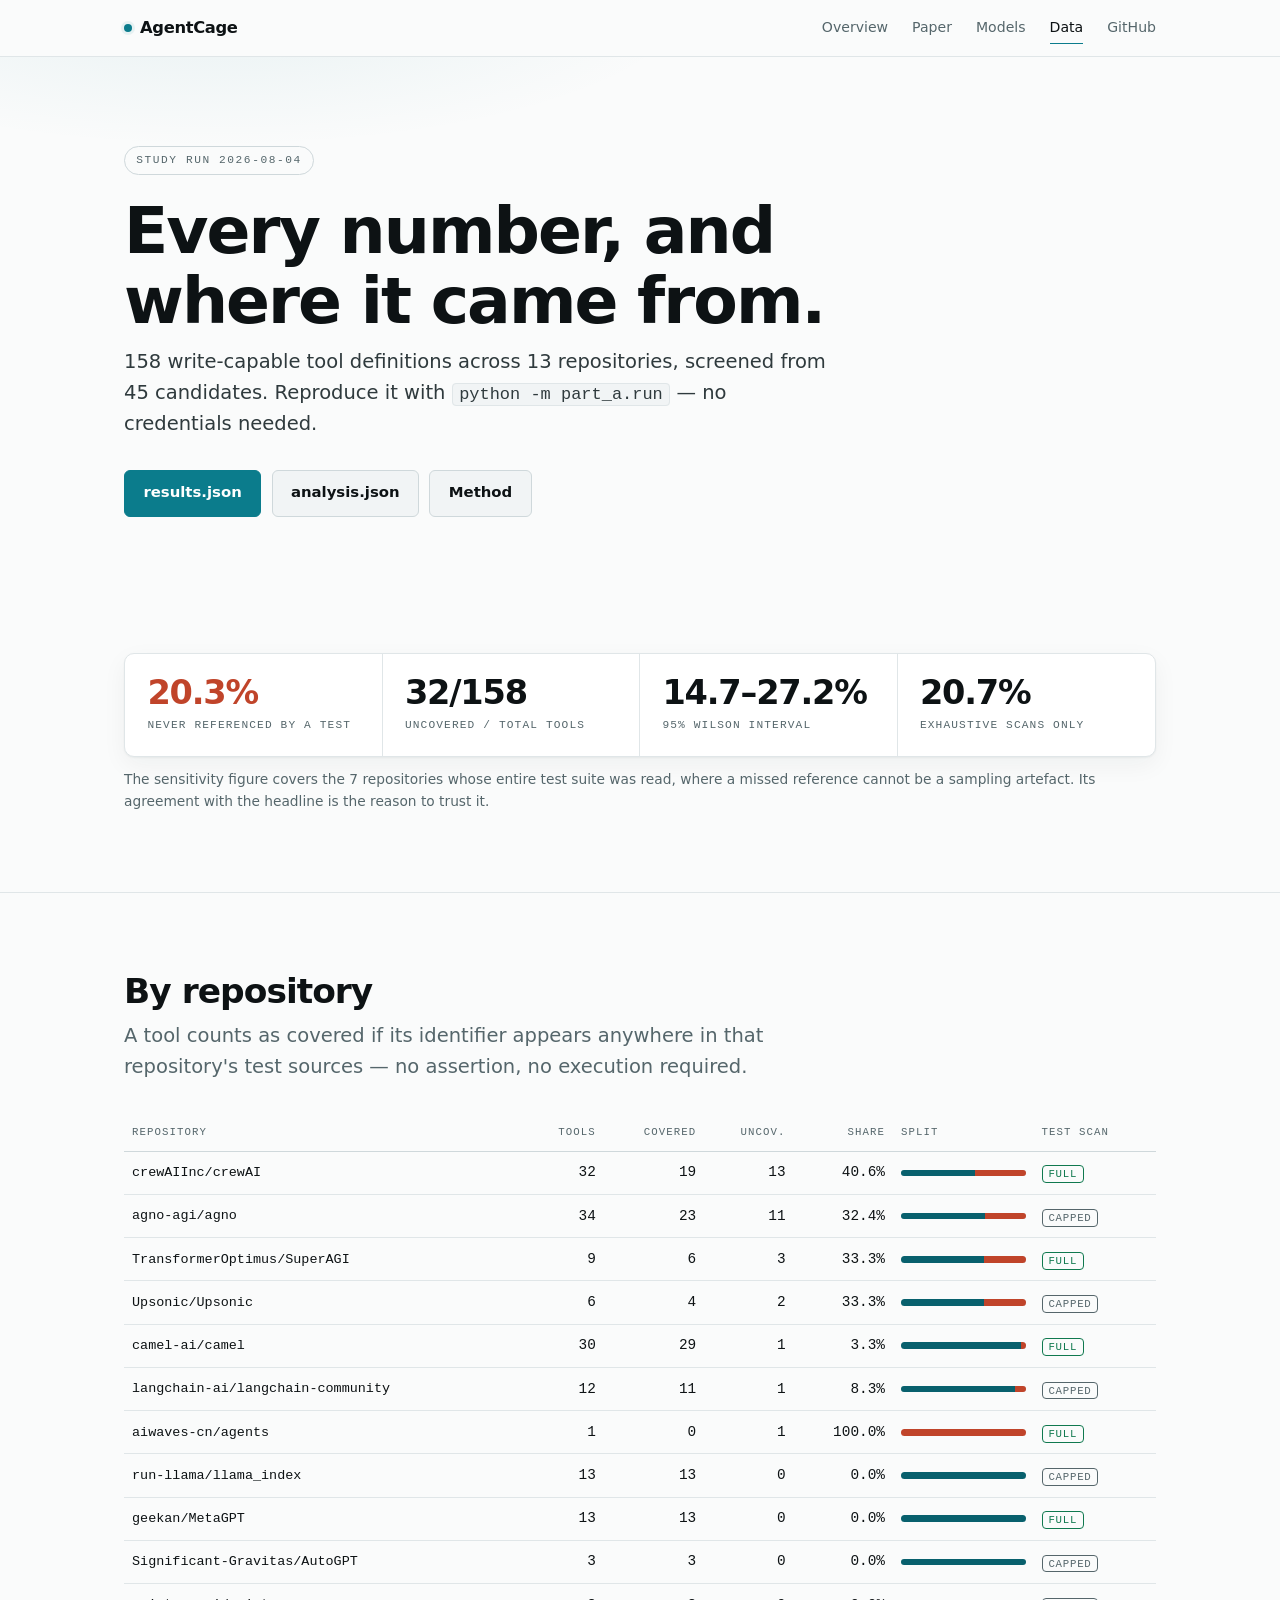
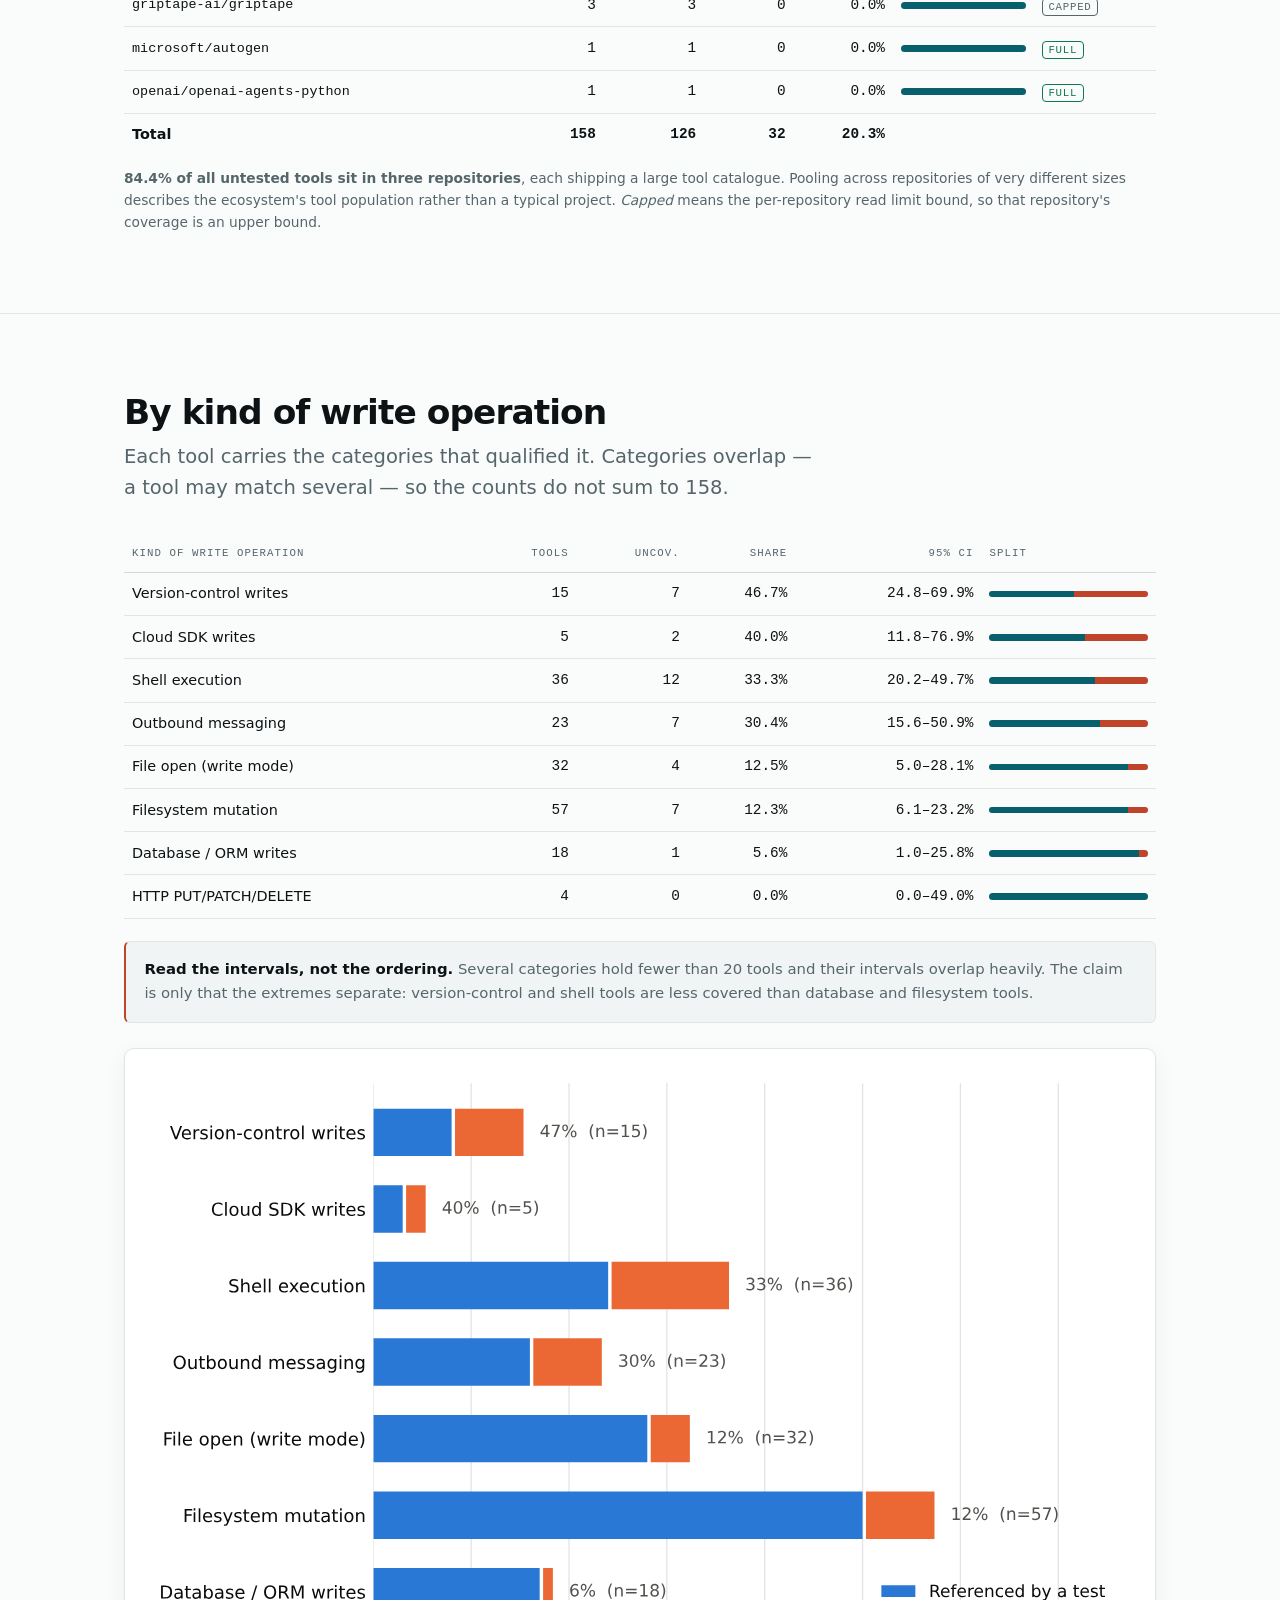
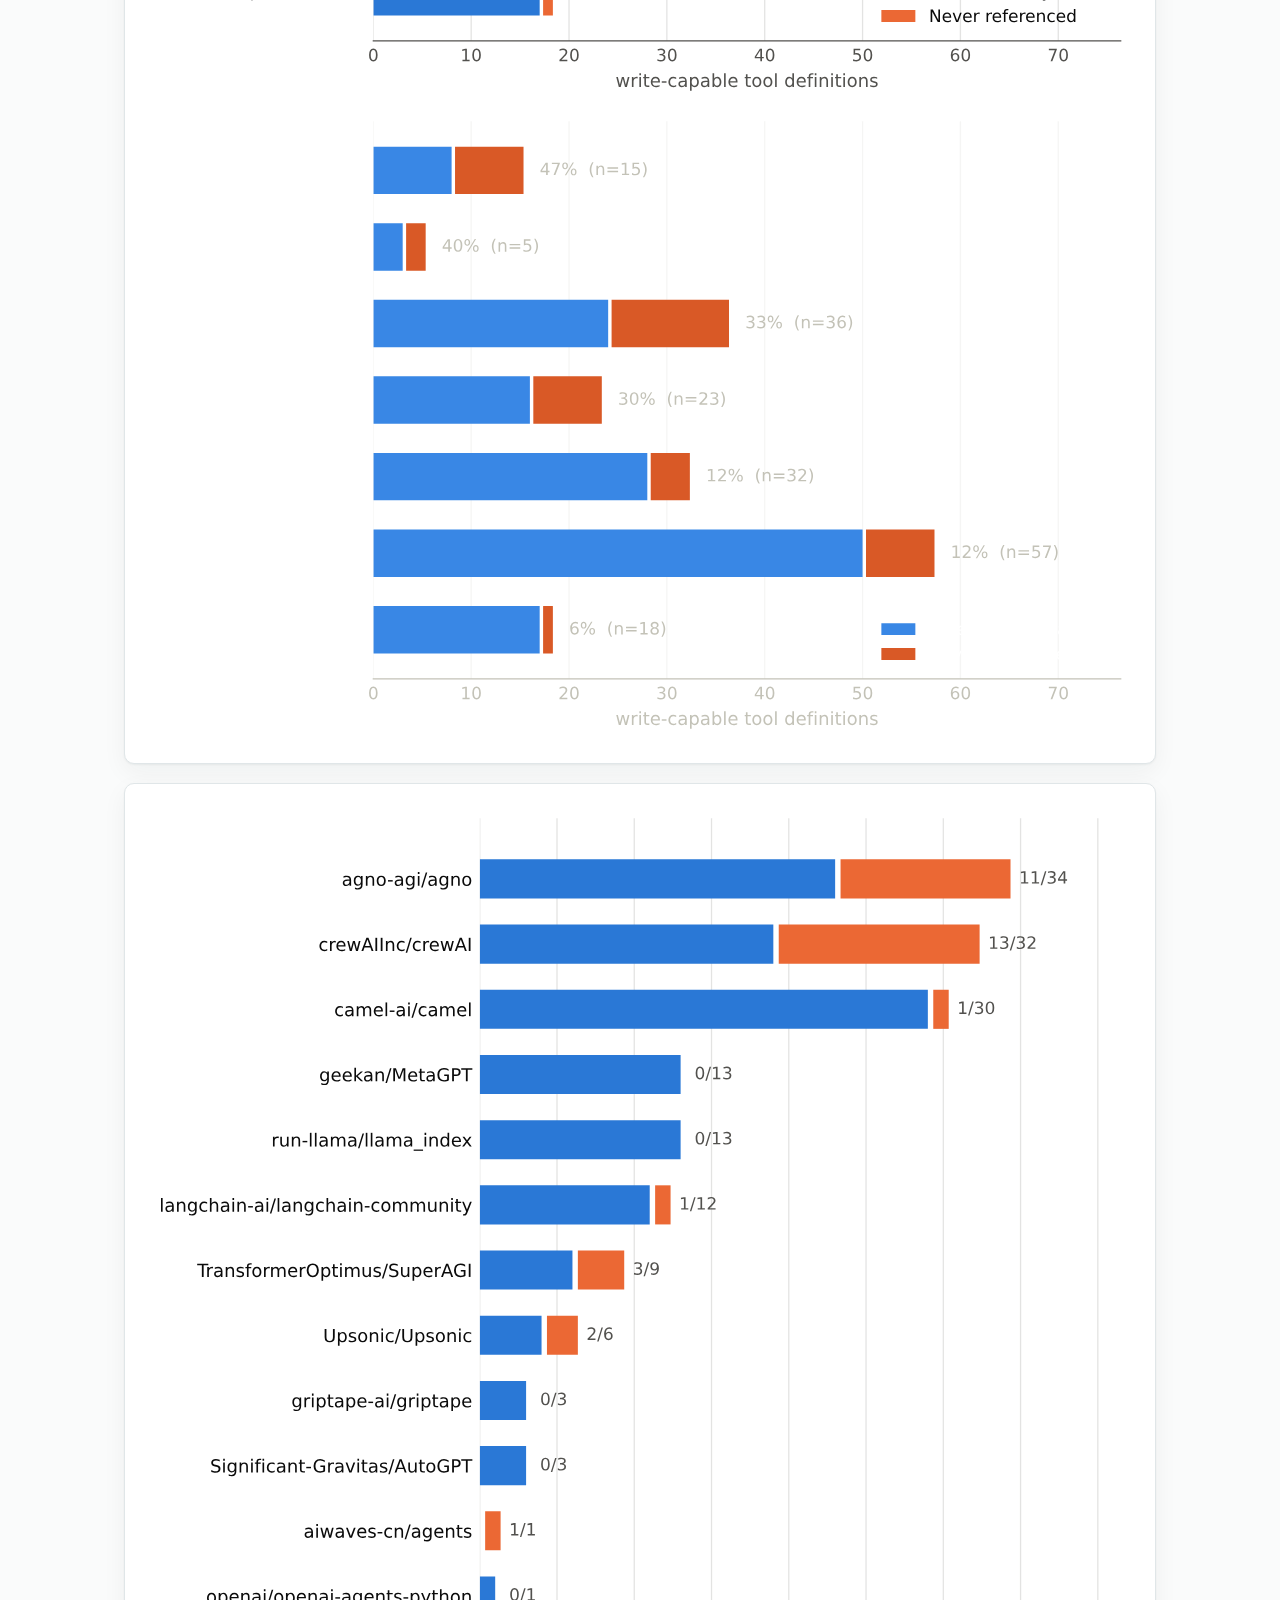
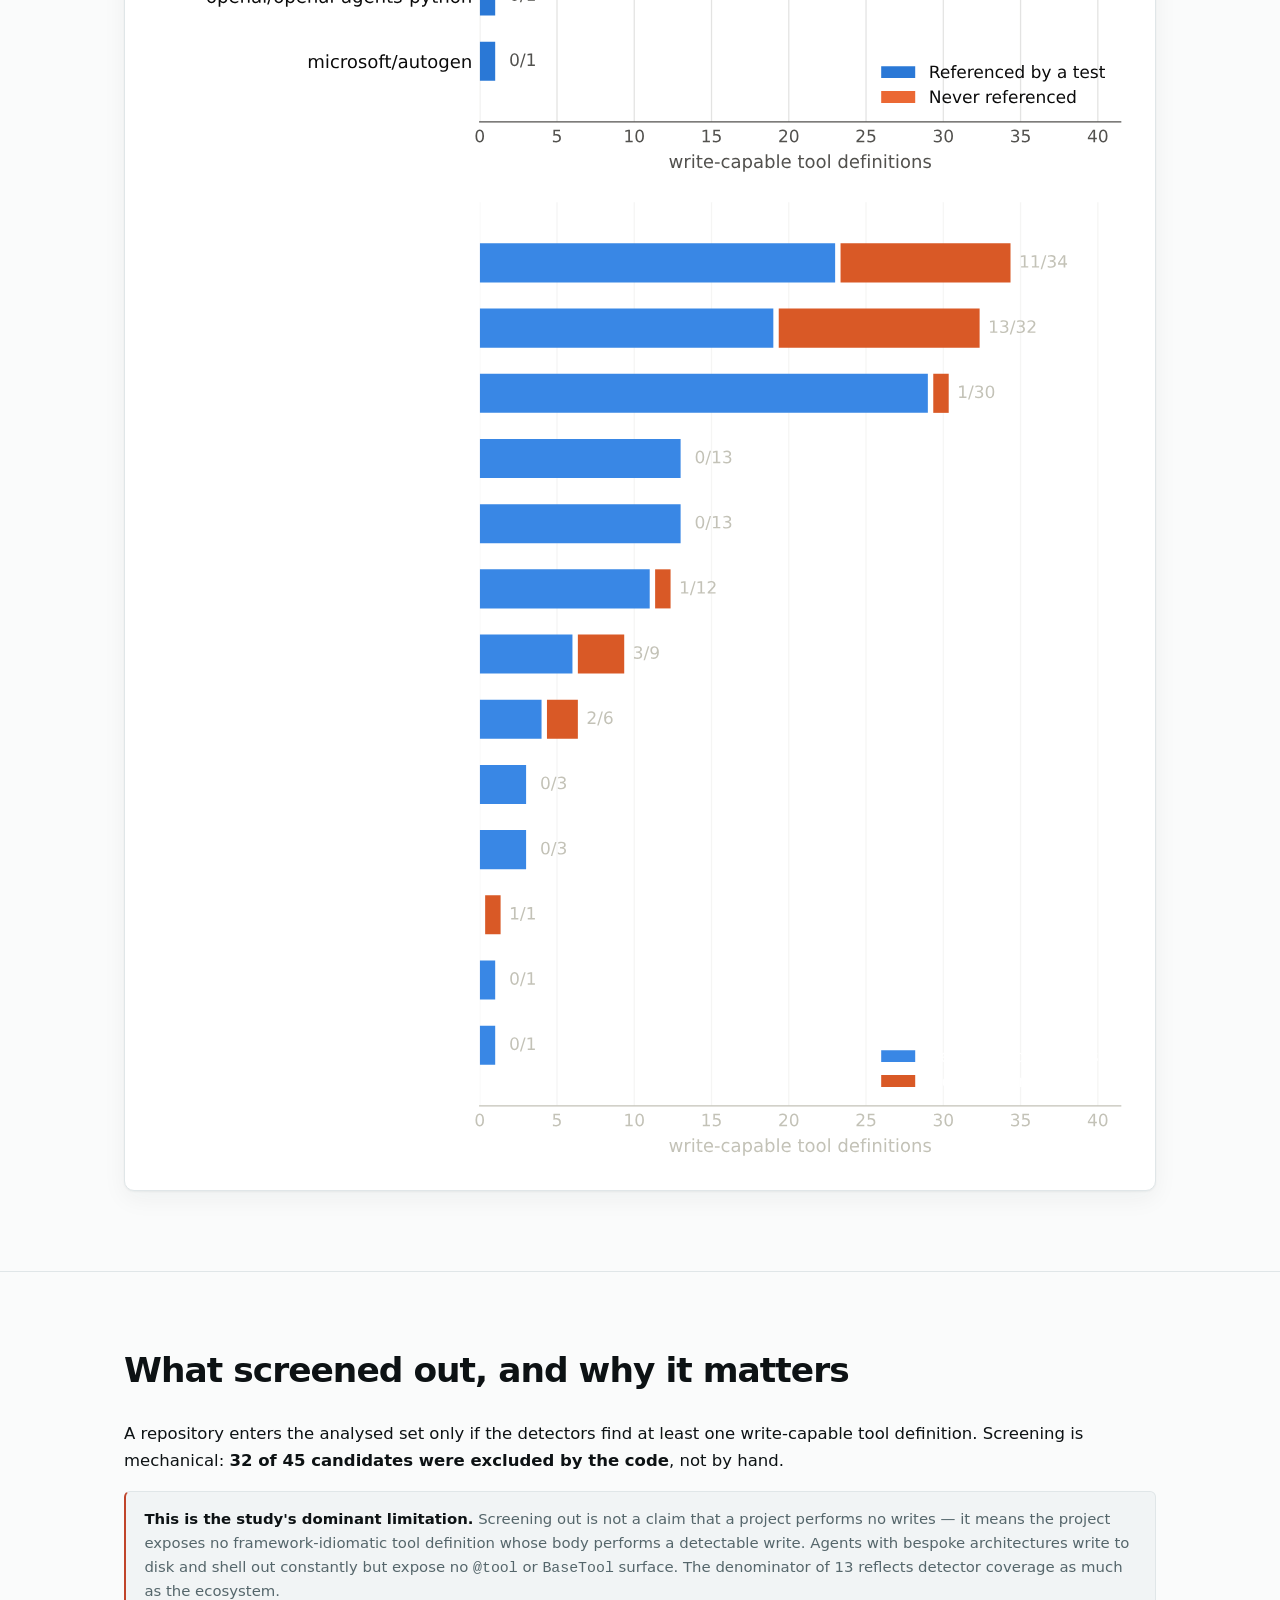
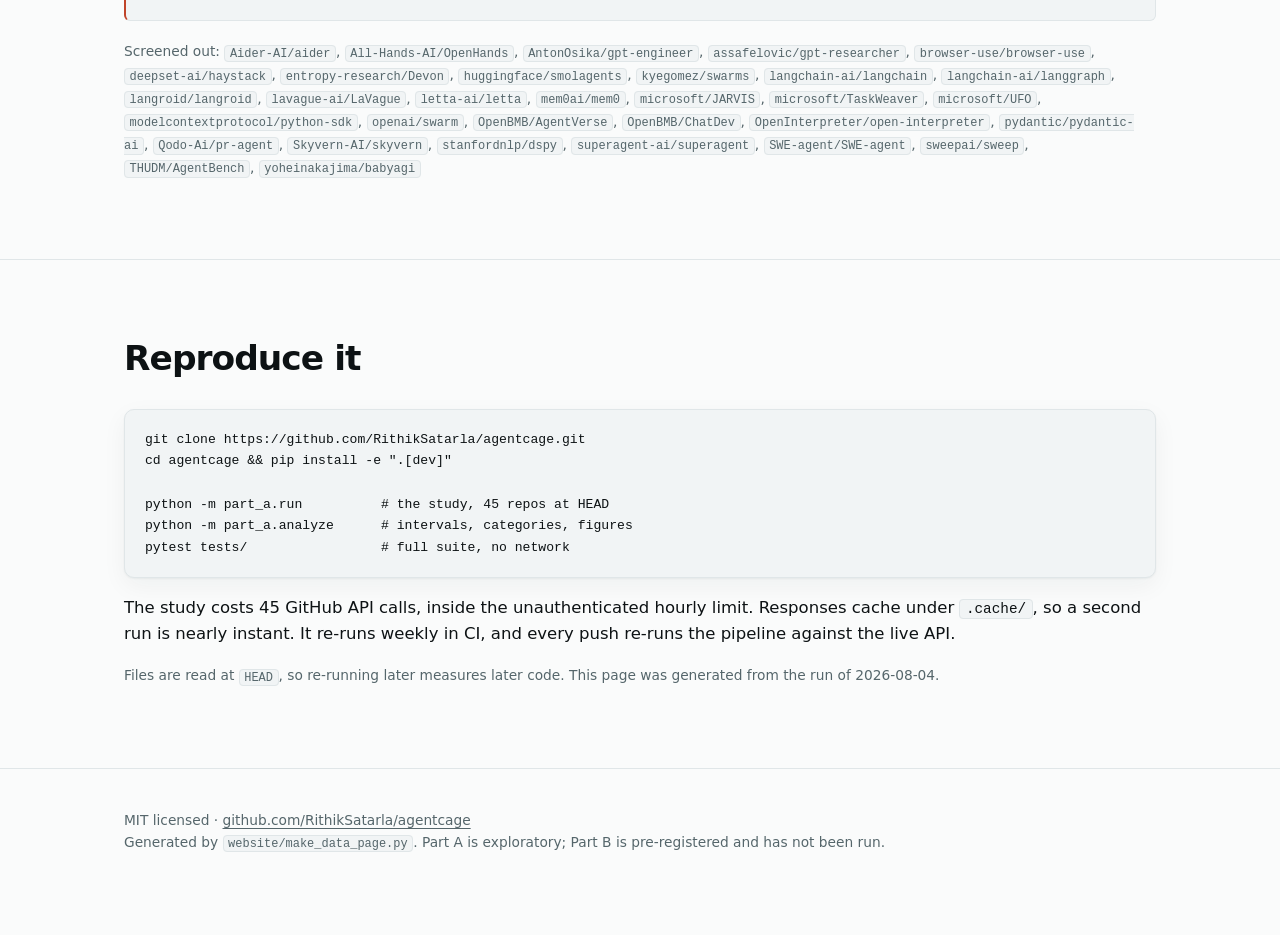
==== website/data.html @ c685b48c "Rebuild the site as a four-page product site One long editorial scroll became a landing page plus Pa" ====
<!doctype html>
<html lang="en">
<head>
<meta charset="utf-8">
<meta name="viewport" content="width=device-width, initial-scale=1">
<title>Data — AgentCage</title>
<meta name="description" content="Every repository, category and tool behind the 20.3% figure, with confidence intervals and the raw JSON.">
<link rel="stylesheet" href="styles.css">
</head>
<body>

<!-- GENERATED by website/make_data_page.py from part_a/results.json and analysis.json.
     Do not edit by hand: re-run the study, then re-run the generator. -->

<nav class="nav">
  <div class="nav-inner">
    <a class="brand" href="/"><span class="dot"></span>AgentCage</a>
    <a class="link" href="/">Overview</a>
    <a class="link" href="/paper">Paper</a>
    <a class="link" href="/models">Models</a>
    <a class="link" href="/data" aria-current="page">Data</a>
    <a class="link" href="https://github.com/RithikSatarla/agentcage">GitHub</a>
  </div>
</nav>

<header class="hero">
  <div class="wrap">
    <p class="eyebrow">Study run 2026-08-04</p>
    <h1>Every number, and<br>where it came from.</h1>
    <p class="lede">158 write-capable tool definitions across
    13 repositories, screened from 45
    candidates. Reproduce it with <code>python -m part_a.run</code> — no credentials
    needed.</p>
    <div class="actions">
      <a class="btn solid" href="https://github.com/RithikSatarla/agentcage/blob/main/part_a/results.json">results.json</a>
      <a class="btn" href="https://github.com/RithikSatarla/agentcage/blob/main/part_a/analysis.json">analysis.json</a>
      <a class="btn" href="https://github.com/RithikSatarla/agentcage/blob/main/PROTOCOL.md">Method</a>
    </div>
  </div>
</header>

<section class="flush">
  <div class="wrap">
    <div class="stats">
      <div class="stat"><div class="v hot">20.3%</div>
        <span class="k">never referenced by a test</span></div>
      <div class="stat"><div class="v">32/158</div>
        <span class="k">uncovered / total tools</span></div>
      <div class="stat"><div class="v">14.7–27.2%</div>
        <span class="k">95% Wilson interval</span></div>
      <div class="stat"><div class="v">20.7%</div>
        <span class="k">exhaustive scans only</span></div>
    </div>
    <p class="caption">The sensitivity figure covers the 7
    repositories whose entire test suite was read, where a missed reference cannot be a
    sampling artefact. Its agreement with the headline is the reason to trust it.</p>
  </div>
</section>

<section>
  <div class="wrap">
    <div class="section-head">
      <h2>By repository</h2>
      <p class="lede sub">A tool counts as covered if its identifier appears anywhere in
      that repository's test sources — no assertion, no execution required.</p>
    </div>
    <div class="scroll">
      <table class="data">
        <thead>
          <tr><th>Repository</th><th class="n">Tools</th><th class="n">Covered</th>
              <th class="n">Uncov.</th><th class="n">Share</th><th>Split</th><th>Test scan</th></tr>
        </thead>
        <tbody>
    <tr><td class="name">crewAIInc/crewAI</td><td class="n">32</td><td class="n">19</td><td class="n">13</td><td class="n">40.6%</td><td><span class="meter" role="img" aria-label="19 covered, 13 uncovered"><span class="cov" style="width:59.4%"></span><span class="unc" style="width:40.6%"></span></span></td><td><span class="pill live">full</span></td></tr>
    <tr><td class="name">agno-agi/agno</td><td class="n">34</td><td class="n">23</td><td class="n">11</td><td class="n">32.4%</td><td><span class="meter" role="img" aria-label="23 covered, 11 uncovered"><span class="cov" style="width:67.6%"></span><span class="unc" style="width:32.4%"></span></span></td><td><span class="pill pending">capped</span></td></tr>
    <tr><td class="name">TransformerOptimus/SuperAGI</td><td class="n">9</td><td class="n">6</td><td class="n">3</td><td class="n">33.3%</td><td><span class="meter" role="img" aria-label="6 covered, 3 uncovered"><span class="cov" style="width:66.7%"></span><span class="unc" style="width:33.3%"></span></span></td><td><span class="pill live">full</span></td></tr>
    <tr><td class="name">Upsonic/Upsonic</td><td class="n">6</td><td class="n">4</td><td class="n">2</td><td class="n">33.3%</td><td><span class="meter" role="img" aria-label="4 covered, 2 uncovered"><span class="cov" style="width:66.7%"></span><span class="unc" style="width:33.3%"></span></span></td><td><span class="pill pending">capped</span></td></tr>
    <tr><td class="name">camel-ai/camel</td><td class="n">30</td><td class="n">29</td><td class="n">1</td><td class="n">3.3%</td><td><span class="meter" role="img" aria-label="29 covered, 1 uncovered"><span class="cov" style="width:96.7%"></span><span class="unc" style="width:3.3%"></span></span></td><td><span class="pill live">full</span></td></tr>
    <tr><td class="name">langchain-ai/langchain-community</td><td class="n">12</td><td class="n">11</td><td class="n">1</td><td class="n">8.3%</td><td><span class="meter" role="img" aria-label="11 covered, 1 uncovered"><span class="cov" style="width:91.7%"></span><span class="unc" style="width:8.3%"></span></span></td><td><span class="pill pending">capped</span></td></tr>
    <tr><td class="name">aiwaves-cn/agents</td><td class="n">1</td><td class="n">0</td><td class="n">1</td><td class="n">100.0%</td><td><span class="meter" role="img" aria-label="0 covered, 1 uncovered"><span class="cov" style="width:0.0%"></span><span class="unc" style="width:100.0%"></span></span></td><td><span class="pill live">full</span></td></tr>
    <tr><td class="name">run-llama/llama_index</td><td class="n">13</td><td class="n">13</td><td class="n">0</td><td class="n">0.0%</td><td><span class="meter" role="img" aria-label="13 covered, 0 uncovered"><span class="cov" style="width:100.0%"></span><span class="unc" style="width:0.0%"></span></span></td><td><span class="pill pending">capped</span></td></tr>
    <tr><td class="name">geekan/MetaGPT</td><td class="n">13</td><td class="n">13</td><td class="n">0</td><td class="n">0.0%</td><td><span class="meter" role="img" aria-label="13 covered, 0 uncovered"><span class="cov" style="width:100.0%"></span><span class="unc" style="width:0.0%"></span></span></td><td><span class="pill live">full</span></td></tr>
    <tr><td class="name">Significant-Gravitas/AutoGPT</td><td class="n">3</td><td class="n">3</td><td class="n">0</td><td class="n">0.0%</td><td><span class="meter" role="img" aria-label="3 covered, 0 uncovered"><span class="cov" style="width:100.0%"></span><span class="unc" style="width:0.0%"></span></span></td><td><span class="pill pending">capped</span></td></tr>
    <tr><td class="name">griptape-ai/griptape</td><td class="n">3</td><td class="n">3</td><td class="n">0</td><td class="n">0.0%</td><td><span class="meter" role="img" aria-label="3 covered, 0 uncovered"><span class="cov" style="width:100.0%"></span><span class="unc" style="width:0.0%"></span></span></td><td><span class="pill pending">capped</span></td></tr>
    <tr><td class="name">microsoft/autogen</td><td class="n">1</td><td class="n">1</td><td class="n">0</td><td class="n">0.0%</td><td><span class="meter" role="img" aria-label="1 covered, 0 uncovered"><span class="cov" style="width:100.0%"></span><span class="unc" style="width:0.0%"></span></span></td><td><span class="pill live">full</span></td></tr>
    <tr><td class="name">openai/openai-agents-python</td><td class="n">1</td><td class="n">1</td><td class="n">0</td><td class="n">0.0%</td><td><span class="meter" role="img" aria-label="1 covered, 0 uncovered"><span class="cov" style="width:100.0%"></span><span class="unc" style="width:0.0%"></span></span></td><td><span class="pill live">full</span></td></tr>
        </tbody>
        <tfoot>
          <tr><td>Total</td><td class="n">158</td>
              <td class="n">126</td>
              <td class="n">32</td>
              <td class="n">20.3%</td><td></td><td></td></tr>
        </tfoot>
      </table>
    </div>
    <p class="caption"><strong>84.4% of all untested tools sit
    in three repositories</strong>, each shipping a large tool catalogue. Pooling across
    repositories of very different sizes describes the ecosystem's tool population rather
    than a typical project. <em>Capped</em> means the per-repository read limit bound, so
    that repository's coverage is an upper bound.</p>
  </div>
</section>

<section>
  <div class="wrap">
    <div class="section-head">
      <h2>By kind of write operation</h2>
      <p class="lede sub">Each tool carries the categories that qualified it. Categories
      overlap — a tool may match several — so the counts do not sum to
      158.</p>
    </div>
    <div class="scroll">
      <table class="data">
        <thead>
          <tr><th>Kind of write operation</th><th class="n">Tools</th><th class="n">Uncov.</th>
              <th class="n">Share</th><th class="n">95% CI</th><th>Split</th></tr>
        </thead>
        <tbody>
    <tr><td>Version-control writes</td><td class="n">15</td><td class="n">7</td><td class="n">46.7%</td><td class="n">24.8–69.9%</td><td><span class="meter" role="img" aria-label="8 covered, 7 uncovered"><span class="cov" style="width:53.3%"></span><span class="unc" style="width:46.7%"></span></span></td></tr>
    <tr><td>Cloud SDK writes</td><td class="n">5</td><td class="n">2</td><td class="n">40.0%</td><td class="n">11.8–76.9%</td><td><span class="meter" role="img" aria-label="3 covered, 2 uncovered"><span class="cov" style="width:60.0%"></span><span class="unc" style="width:40.0%"></span></span></td></tr>
    <tr><td>Shell execution</td><td class="n">36</td><td class="n">12</td><td class="n">33.3%</td><td class="n">20.2–49.7%</td><td><span class="meter" role="img" aria-label="24 covered, 12 uncovered"><span class="cov" style="width:66.7%"></span><span class="unc" style="width:33.3%"></span></span></td></tr>
    <tr><td>Outbound messaging</td><td class="n">23</td><td class="n">7</td><td class="n">30.4%</td><td class="n">15.6–50.9%</td><td><span class="meter" role="img" aria-label="16 covered, 7 uncovered"><span class="cov" style="width:69.6%"></span><span class="unc" style="width:30.4%"></span></span></td></tr>
    <tr><td>File open (write mode)</td><td class="n">32</td><td class="n">4</td><td class="n">12.5%</td><td class="n">5.0–28.1%</td><td><span class="meter" role="img" aria-label="28 covered, 4 uncovered"><span class="cov" style="width:87.5%"></span><span class="unc" style="width:12.5%"></span></span></td></tr>
    <tr><td>Filesystem mutation</td><td class="n">57</td><td class="n">7</td><td class="n">12.3%</td><td class="n">6.1–23.2%</td><td><span class="meter" role="img" aria-label="50 covered, 7 uncovered"><span class="cov" style="width:87.7%"></span><span class="unc" style="width:12.3%"></span></span></td></tr>
    <tr><td>Database / ORM writes</td><td class="n">18</td><td class="n">1</td><td class="n">5.6%</td><td class="n">1.0–25.8%</td><td><span class="meter" role="img" aria-label="17 covered, 1 uncovered"><span class="cov" style="width:94.4%"></span><span class="unc" style="width:5.6%"></span></span></td></tr>
    <tr><td>HTTP PUT/PATCH/DELETE</td><td class="n">4</td><td class="n">0</td><td class="n">0.0%</td><td class="n">0.0–49.0%</td><td><span class="meter" role="img" aria-label="4 covered, 0 uncovered"><span class="cov" style="width:100.0%"></span><span class="unc" style="width:0.0%"></span></span></td></tr>
        </tbody>
      </table>
    </div>
    <div class="note" style="margin-top:1.4rem"><strong>Read the intervals, not the
    ordering.</strong> Several categories hold fewer than 20 tools and their intervals
    overlap heavily. The claim is only that the extremes separate: version-control and
    shell tools are less covered than database and filesystem tools.</div>

    <figure class="chart" style="margin-top:1.6rem">
      <img class="fig-light" src="figures/fig_category_light.svg"
           alt="Test coverage by kind of write operation, as a stacked bar chart.">
      <img class="fig-dark" src="figures/fig_category_dark.svg" alt="" aria-hidden="true">
    </figure>
    <figure class="chart" style="margin-top:1.2rem">
      <img class="fig-light" src="figures/fig_repos_light.svg"
           alt="Write-capable tool definitions per repository, split by coverage.">
      <img class="fig-dark" src="figures/fig_repos_dark.svg" alt="" aria-hidden="true">
    </figure>
  </div>
</section>

<section>
  <div class="wrap">
    <div class="section-head">
      <h2>What screened out, and why it matters</h2>
    </div>
    <p>A repository enters the analysed set only if the detectors find at least one
    write-capable tool definition. Screening is mechanical:
    <strong>32 of 45
    candidates were excluded by the code</strong>, not by hand.</p>
    <div class="note"><strong>This is the study's dominant limitation.</strong> Screening
    out is not a claim that a project performs no writes — it means the project exposes no
    framework-idiomatic tool definition whose body performs a detectable write. Agents with
    bespoke architectures write to disk and shell out constantly but expose no
    <code>@tool</code> or <code>BaseTool</code> surface. The denominator of
    13 reflects detector coverage as much as the ecosystem.</div>
    <p class="caption" style="margin-top:1.2rem">Screened out: <code>Aider-AI/aider</code>, <code>All-Hands-AI/OpenHands</code>, <code>AntonOsika/gpt-engineer</code>, <code>assafelovic/gpt-researcher</code>, <code>browser-use/browser-use</code>, <code>deepset-ai/haystack</code>, <code>entropy-research/Devon</code>, <code>huggingface/smolagents</code>, <code>kyegomez/swarms</code>, <code>langchain-ai/langchain</code>, <code>langchain-ai/langgraph</code>, <code>langroid/langroid</code>, <code>lavague-ai/LaVague</code>, <code>letta-ai/letta</code>, <code>mem0ai/mem0</code>, <code>microsoft/JARVIS</code>, <code>microsoft/TaskWeaver</code>, <code>microsoft/UFO</code>, <code>modelcontextprotocol/python-sdk</code>, <code>openai/swarm</code>, <code>OpenBMB/AgentVerse</code>, <code>OpenBMB/ChatDev</code>, <code>OpenInterpreter/open-interpreter</code>, <code>pydantic/pydantic-ai</code>, <code>Qodo-Ai/pr-agent</code>, <code>Skyvern-AI/skyvern</code>, <code>stanfordnlp/dspy</code>, <code>superagent-ai/superagent</code>, <code>SWE-agent/SWE-agent</code>, <code>sweepai/sweep</code>, <code>THUDM/AgentBench</code>, <code>yoheinakajima/babyagi</code></p>
  </div>
</section>

<section>
  <div class="wrap">
    <div class="section-head"><h2>Reproduce it</h2></div>
<pre><code>git clone https://github.com/RithikSatarla/agentcage.git
cd agentcage &amp;&amp; pip install -e ".[dev]"

python -m part_a.run          # the study, 45 repos at HEAD
python -m part_a.analyze      # intervals, categories, figures
pytest tests/                 # full suite, no network</code></pre>
    <p>The study costs 45 GitHub API calls, inside the
    unauthenticated hourly limit. Responses cache under <code>.cache/</code>, so a second
    run is nearly instant. It re-runs weekly in CI, and every push re-runs the pipeline
    against the live API.</p>
    <p class="caption">Files are read at <code>HEAD</code>, so re-running later measures
    later code. This page was generated from the run of 2026-08-04.</p>
  </div>
</section>

<footer>
  <div class="wrap">
    <p>MIT licensed ·
    <a href="https://github.com/RithikSatarla/agentcage">github.com/RithikSatarla/agentcage</a><br>
    Generated by <code>website/make_data_page.py</code>. Part A is exploratory; Part B is
    pre-registered and has not been run.</p>
  </div>
</footer>

</body>
</html>
---- website/styles.css ----
/* AgentCage — site styles.
   Direction: instrument panel. Dark-first, high-contrast, data-forward. Monospace is a
   structural voice (labels, values, endpoints), not decoration. One electric accent,
   spent on actions and live state only. */

:root {
  color-scheme: dark light;

  --bg: #0b0e10;
  --surface: #12171a;
  --raised: #161d21;
  --ink: #e9eef0;
  --ink-dim: #b7c4c8;
  --muted: #7f9298;
  --line: #1e282c;
  --line-strong: #2b383d;

  --accent: #34d8e8;
  --accent-deep: #1aa9bb;
  --accent-ink: #04222a;
  --accent-glow: rgba(52, 216, 232, .13);

  --pass: #46d391;
  --fail: #ff6f4d;

  --sans: ui-sans-serif, system-ui, -apple-system, "Segoe UI", Roboto, Helvetica, Arial, sans-serif;
  --mono: ui-monospace, SFMono-Regular, "SF Mono", Menlo, Consolas, "Liberation Mono", monospace;

  --r: 10px;
  --r-sm: 6px;
  --shadow: 0 1px 0 rgba(255,255,255,.02) inset, 0 8px 24px rgba(0,0,0,.28);
  --maxw: 68rem;
}

@media (prefers-color-scheme: light) {
  :root {
    --bg: #fafbfb;
    --surface: #f1f4f5;
    --raised: #ffffff;
    --ink: #0d1214;
    --ink-dim: #2f3a3d;
    --muted: #55666b;
    --line: #e0e6e8;
    --line-strong: #cfd8db;
    --accent: #0b7c8c;
    --accent-deep: #08606d;
    --accent-ink: #ffffff;
    --accent-glow: rgba(11, 124, 140, .08);
    --pass: #10794f;
    --fail: #c0442a;
    --shadow: 0 1px 2px rgba(15,30,35,.05), 0 8px 24px rgba(15,30,35,.05);
  }
}
:root[data-theme="light"] {
  --bg: #fafbfb; --surface: #f1f4f5; --raised: #ffffff; --ink: #0d1214;
  --ink-dim: #2f3a3d; --muted: #55666b; --line: #e0e6e8; --line-strong: #cfd8db;
  --accent: #0b7c8c; --accent-deep: #08606d; --accent-ink: #ffffff;
  --accent-glow: rgba(11,124,140,.08); --pass: #10794f; --fail: #c0442a;
  --shadow: 0 1px 2px rgba(15,30,35,.05), 0 8px 24px rgba(15,30,35,.05);
}
:root[data-theme="dark"] {
  --bg: #0b0e10; --surface: #12171a; --raised: #161d21; --ink: #e9eef0;
  --ink-dim: #b7c4c8; --muted: #7f9298; --line: #1e282c; --line-strong: #2b383d;
  --accent: #34d8e8; --accent-deep: #1aa9bb; --accent-ink: #04222a;
  --accent-glow: rgba(52,216,232,.13); --pass: #46d391; --fail: #ff6f4d;
  --shadow: 0 1px 0 rgba(255,255,255,.02) inset, 0 8px 24px rgba(0,0,0,.28);
}

* { box-sizing: border-box; }
html { -webkit-text-size-adjust: 100%; scroll-behavior: smooth; }
@media (prefers-reduced-motion: reduce) { html { scroll-behavior: auto; } }

body {
  margin: 0; background: var(--bg); color: var(--ink);
  font-family: var(--sans); font-size: 16.5px; line-height: 1.6;
  -webkit-font-smoothing: antialiased; text-rendering: optimizeLegibility;
}

.wrap { max-width: var(--maxw); margin: 0 auto; padding: 0 1.75rem; }
.narrow { max-width: 46rem; }

a { color: var(--accent); text-decoration-thickness: 1px; text-underline-offset: 3px; }
a:focus-visible, button:focus-visible {
  outline: 2px solid var(--accent); outline-offset: 3px; border-radius: 4px;
}

/* ---------- nav ---------- */
.nav {
  position: sticky; top: 0; z-index: 20;
  background: color-mix(in srgb, var(--bg) 88%, transparent);
  backdrop-filter: saturate(140%) blur(10px);
  border-bottom: 1px solid var(--line);
}
.nav-inner {
  max-width: var(--maxw); margin: 0 auto; padding: .75rem 1.75rem;
  display: flex; align-items: center; gap: .35rem 1.5rem; flex-wrap: wrap;
}
.brand {
  font-weight: 700; font-size: 1.02rem; letter-spacing: -.02em;
  color: var(--ink); text-decoration: none; margin-right: auto;
  display: inline-flex; align-items: center; gap: .5rem;
}
.brand .dot {
  width: .5rem; height: .5rem; border-radius: 50%; background: var(--accent);
  box-shadow: 0 0 0 3px var(--accent-glow);
}
.nav a.link {
  font-size: .88rem; color: var(--muted); text-decoration: none; padding: .25rem 0;
  border-bottom: 1.5px solid transparent;
}
.nav a.link:hover { color: var(--ink); }
.nav a.link[aria-current="page"] { color: var(--ink); border-bottom-color: var(--accent); }

/* ---------- type ---------- */
h1, h2, h3 { margin: 0 0 .6rem; letter-spacing: -.03em; font-weight: 700; line-height: 1.08; text-wrap: balance; }
h1 { font-size: clamp(2.5rem, 6.2vw, 4.05rem); }
h2 { font-size: clamp(1.6rem, 3.2vw, 2.15rem); letter-spacing: -.028em; }
h3 { font-size: 1.05rem; letter-spacing: -.015em; }
p { margin: 0 0 1.05rem; }
.lede { font-size: clamp(1.05rem, 1.7vw, 1.22rem); color: var(--ink-dim); max-width: 44rem; }
.sub { color: var(--muted); }

.eyebrow {
  display: inline-flex; align-items: center; gap: .5rem;
  font-family: var(--mono); font-size: .7rem; letter-spacing: .14em;
  text-transform: uppercase; color: var(--muted);
  border: 1px solid var(--line-strong); border-radius: 999px;
  padding: .3rem .7rem; margin: 0 0 1.3rem;
}
.eyebrow .live {
  width: .4rem; height: .4rem; border-radius: 50%; background: var(--pass);
}

section { padding: 5rem 0; border-top: 1px solid var(--line); }
section.flush { border-top: 0; }
.section-head { margin-bottom: 2rem; }
.caption { font-size: .86rem; color: var(--muted); margin: .7rem 0 0; }

/* ---------- hero ---------- */
.hero {
  position: relative; padding: 5.5rem 0 3.5rem; overflow: hidden;
}
.hero::before {
  content: ""; position: absolute; inset: -40% 20% auto -10%; height: 70%;
  background: radial-gradient(60% 60% at 30% 40%, var(--accent-glow), transparent 70%);
  pointer-events: none;
}
.hero > * { position: relative; }

/* ---------- buttons ---------- */
.actions { display: flex; flex-wrap: wrap; gap: .65rem; margin-top: 1.9rem; }
.btn {
  display: inline-flex; align-items: center; gap: .5rem;
  padding: .68rem 1.15rem; border-radius: var(--r-sm);
  border: 1px solid var(--line-strong); background: var(--surface); color: var(--ink);
  text-decoration: none; font-size: .93rem; font-weight: 560; cursor: pointer;
  transition: border-color .15s ease, background .15s ease, color .15s ease;
}
.btn:hover { border-color: var(--accent); color: var(--accent); }
.btn.solid {
  background: var(--accent); border-color: var(--accent); color: var(--accent-ink);
  font-weight: 620;
}
.btn.solid:hover { background: var(--accent-deep); border-color: var(--accent-deep); color: var(--accent-ink); }

/* ---------- stat band ---------- */
.stats {
  display: grid; grid-template-columns: repeat(auto-fit, minmax(11rem, 1fr));
  border: 1px solid var(--line); border-radius: var(--r); overflow: hidden;
  background: var(--raised); box-shadow: var(--shadow);
}
.stat { padding: 1.35rem 1.4rem; border-right: 1px solid var(--line); }
.stat:last-child { border-right: 0; }
.stat .v {
  font-size: 2.1rem; font-weight: 700; letter-spacing: -.035em;
  font-variant-numeric: tabular-nums; line-height: 1;
}
.stat .v.hot { color: var(--fail); }
.stat .k {
  display: block; margin-top: .45rem; font-family: var(--mono);
  font-size: .7rem; letter-spacing: .1em; text-transform: uppercase; color: var(--muted);
}
@media (max-width: 40rem) { .stat { border-right: 0; border-bottom: 1px solid var(--line); } }

/* ---------- panels ---------- */
.panel {
  border: 1px solid var(--line); border-radius: var(--r); background: var(--raised);
  box-shadow: var(--shadow); overflow: hidden;
}
.panel-head {
  display: flex; flex-wrap: wrap; gap: .5rem 1rem; align-items: center;
  justify-content: space-between; padding: .8rem 1.1rem;
  border-bottom: 1px solid var(--line); background: var(--surface);
  font-family: var(--mono); font-size: .8rem;
}
.panel-head .state { color: var(--muted); }
.panel-body { padding: 1.2rem; }

/* ---------- live console ---------- */
.controls { display: flex; flex-wrap: wrap; gap: .5rem; margin-bottom: 1.1rem; }
.controls button {
  font-family: var(--mono); font-size: .82rem; padding: .55rem .8rem;
  border-radius: var(--r-sm); cursor: pointer;
  border: 1px solid var(--line-strong); background: var(--surface); color: var(--ink);
  transition: border-color .15s ease, color .15s ease;
}
.controls button:hover { border-color: var(--accent); color: var(--accent); }
.controls button.primary {
  background: var(--accent); border-color: var(--accent); color: var(--accent-ink); font-weight: 620;
}
.controls button.primary:hover { background: var(--accent-deep); border-color: var(--accent-deep); color: var(--accent-ink); }
.controls button.ghost { color: var(--muted); }

.ledger { width: 100%; border-collapse: collapse; font-family: var(--mono); font-size: .79rem; }
.ledger th {
  text-align: left; font-weight: 500; color: var(--muted); font-size: .66rem;
  letter-spacing: .1em; text-transform: uppercase; padding: 0 .6rem .5rem 0;
  border-bottom: 1px solid var(--line);
}
.ledger td { padding: .48rem .6rem .48rem 0; border-bottom: 1px solid var(--line); vertical-align: top; }
.ledger tr:last-child td { border-bottom: 0; }
.ledger .ok { color: var(--pass); }
.ledger .bad { color: var(--fail); }
.ledger .dim { color: var(--muted); }
.empty { color: var(--muted); font-family: var(--sans); font-size: .88rem; }

.totals {
  display: grid; grid-template-columns: repeat(auto-fit, minmax(12rem, 1fr)); gap: .8rem;
  margin-top: 1.2rem; padding-top: 1.1rem; border-top: 1px solid var(--line);
}
.total .k {
  display: block; font-family: var(--mono); font-size: .68rem; letter-spacing: .1em;
  text-transform: uppercase; color: var(--muted); margin-bottom: .25rem;
}
.total .v { font-size: 1.5rem; font-weight: 700; font-variant-numeric: tabular-nums; letter-spacing: -.03em; }
.total .v.bad { color: var(--fail); }
.total .v.ok { color: var(--pass); }

/* ---------- transcript ---------- */
.transcript {
  font-family: var(--mono); font-size: .82rem; line-height: 1.75;
  background: var(--surface); border: 1px solid var(--line); border-radius: var(--r);
  padding: 1.25rem 1.35rem; overflow-x: auto; box-shadow: var(--shadow);
}
.transcript .row { display: block; white-space: pre; }
.transcript .req { color: var(--ink); font-weight: 600; }
.transcript .note, .transcript .lbl { color: var(--muted); }
.transcript .ok { color: var(--pass); }
.transcript .bad { color: var(--fail); font-weight: 600; }
.transcript hr { border: 0; border-top: 1px dashed var(--line-strong); margin: .9rem 0; }

/* ---------- cards ---------- */
.cards { display: grid; grid-template-columns: repeat(auto-fit, minmax(16rem, 1fr)); gap: 1rem; }
.card {
  display: flex; flex-direction: column; text-decoration: none; color: inherit;
  border: 1px solid var(--line); border-radius: var(--r); background: var(--raised);
  padding: 1.3rem 1.35rem; box-shadow: var(--shadow);
  transition: border-color .15s ease, transform .15s ease;
}
.card:hover { border-color: var(--accent); transform: translateY(-2px); }
@media (prefers-reduced-motion: reduce) { .card:hover { transform: none; } }
.card .tag {
  font-family: var(--mono); font-size: .68rem; letter-spacing: .12em;
  text-transform: uppercase; color: var(--muted); margin-bottom: .7rem;
}
.card p { margin: 0; color: var(--muted); font-size: .93rem; }
.card .go { margin-top: auto; padding-top: .9rem; font-family: var(--mono); font-size: .78rem; color: var(--accent); }

/* ---------- tables ---------- */
.data { width: 100%; border-collapse: collapse; font-size: .9rem; }
.data th, .data td { padding: .6rem .5rem; border-bottom: 1px solid var(--line); text-align: left; }
.data thead th {
  font-family: var(--mono); font-size: .67rem; letter-spacing: .1em; text-transform: uppercase;
  color: var(--muted); font-weight: 500; border-bottom-color: var(--line-strong);
}
.data td.n, .data th.n { text-align: right; font-variant-numeric: tabular-nums; font-family: var(--mono); }
.data td.name { font-family: var(--mono); font-size: .84rem; }
.data tbody tr:hover { background: var(--surface); }
.data tfoot td { font-weight: 660; border-top: 1px solid var(--line-strong); border-bottom: 0; }
.meter { display: flex; height: .42rem; border-radius: 999px; overflow: hidden; background: var(--line); min-width: 5rem; }
.meter span { display: block; height: 100%; }
.meter .cov { background: var(--accent-deep); }
.meter .unc { background: var(--fail); }

/* ---------- figures ---------- */
.chart { margin: 0; border: 1px solid var(--line); border-radius: var(--r);
  background: var(--raised); padding: 1.2rem; box-shadow: var(--shadow); }
.chart img, .chart svg { width: 100%; height: auto; display: block; }
.fig-dark { display: block; }
.fig-light { display: none; }
@media (prefers-color-scheme: light) { .fig-light { display: block; } .fig-dark { display: none; } }
:root[data-theme="light"] .fig-light { display: block; }
:root[data-theme="light"] .fig-dark { display: none; }
:root[data-theme="dark"] .fig-light { display: none; }
:root[data-theme="dark"] .fig-dark { display: block; }

/* ---------- code ---------- */
pre {
  font-family: var(--mono); font-size: .82rem; line-height: 1.65;
  background: var(--surface); border: 1px solid var(--line); border-radius: var(--r);
  padding: 1.15rem 1.25rem; overflow-x: auto; margin: 0 0 1.05rem; box-shadow: var(--shadow);
}
code { font-family: var(--mono); }
p code, li code, td code, dd code {
  background: var(--surface); border: 1px solid var(--line);
  padding: .06em .38em; border-radius: 4px; font-size: .87em;
}

/* ---------- notes ---------- */
.note {
  border: 1px solid var(--line); border-left: 2px solid var(--fail);
  border-radius: var(--r-sm); background: var(--surface);
  padding: 1rem 1.15rem; color: var(--muted); font-size: .93rem;
}
.note strong { color: var(--ink); }
.note + .note { margin-top: .9rem; }

.pill {
  font-family: var(--mono); font-size: .67rem; letter-spacing: .07em;
  text-transform: uppercase; padding: .18em .55em; border-radius: 4px;
  border: 1px solid currentColor; white-space: nowrap;
}
.pill.live { color: var(--pass); }
.pill.pending { color: var(--muted); }
.pill.none { color: var(--fail); }

/* ---------- layout helpers ---------- */
.cols { display: grid; grid-template-columns: repeat(auto-fit, minmax(16rem, 1fr)); gap: 1.6rem 2.2rem; }
.split { display: grid; grid-template-columns: minmax(0,1fr) minmax(0,1fr); gap: 2.2rem; align-items: start; }
@media (max-width: 52rem) { .split { grid-template-columns: 1fr; } }
ul { padding-left: 1.15rem; margin: 0 0 1rem; }
li { margin-bottom: .5rem; }
dl.fields { margin: 0; }
dl.fields dt { font-family: var(--mono); font-size: .84rem; color: var(--ink); margin-top: .8rem; }
dl.fields dd { margin: .15rem 0 0 1rem; color: var(--muted); font-size: .92rem; }
.scroll { overflow-x: auto; }

.cta {
  border: 1px solid var(--line); border-radius: var(--r); background: var(--raised);
  padding: 2.2rem; box-shadow: var(--shadow); position: relative; overflow: hidden;
}
.cta::before {
  content: ""; position: absolute; inset: auto -20% -60% 40%; height: 120%;
  background: radial-gradient(50% 50% at 50% 50%, var(--accent-glow), transparent 70%);
  pointer-events: none;
}
.cta > * { position: relative; }

.pdf-frame {
  width: 100%; height: 48rem; border: 1px solid var(--line); border-radius: var(--r);
  background: var(--surface);
}

footer {
  border-top: 1px solid var(--line); padding: 2.5rem 0 4rem;
  color: var(--muted); font-size: .86rem;
}
footer a { color: var(--muted); }
footer a:hover { color: var(--accent); }
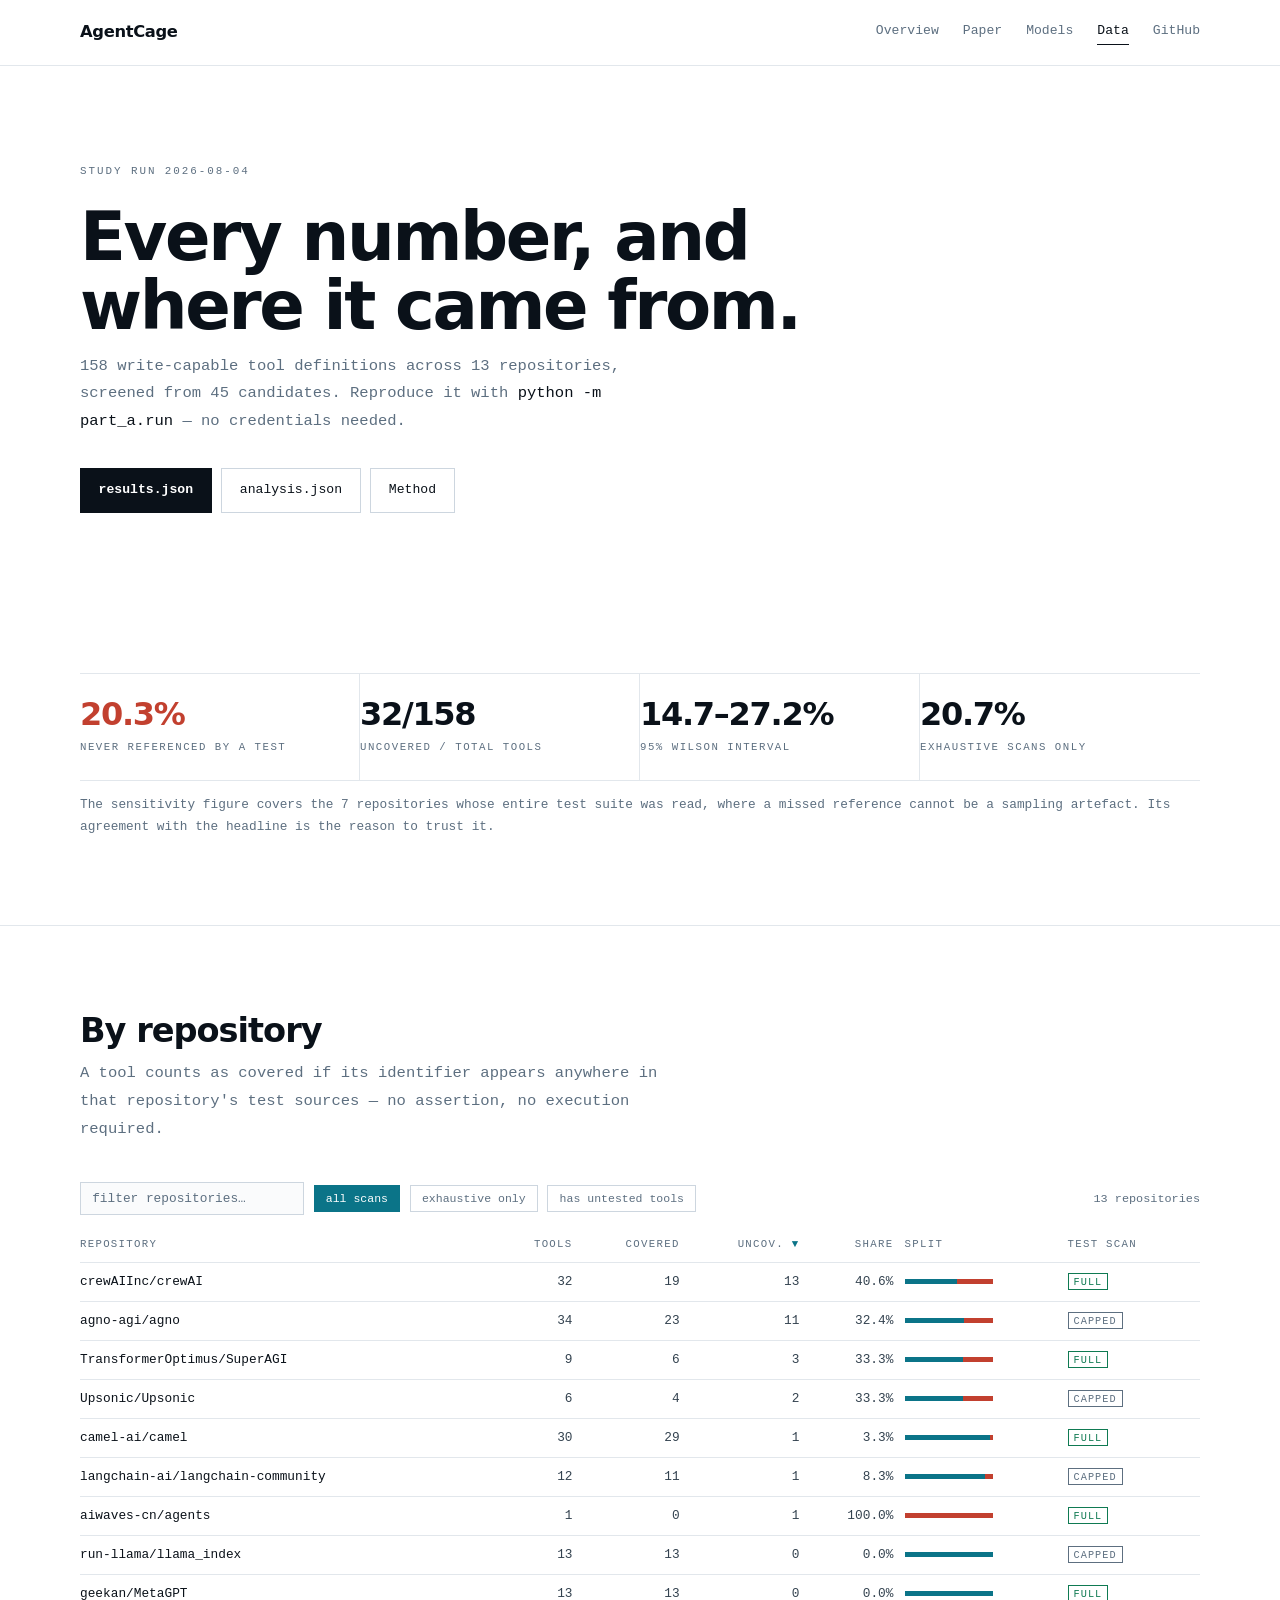
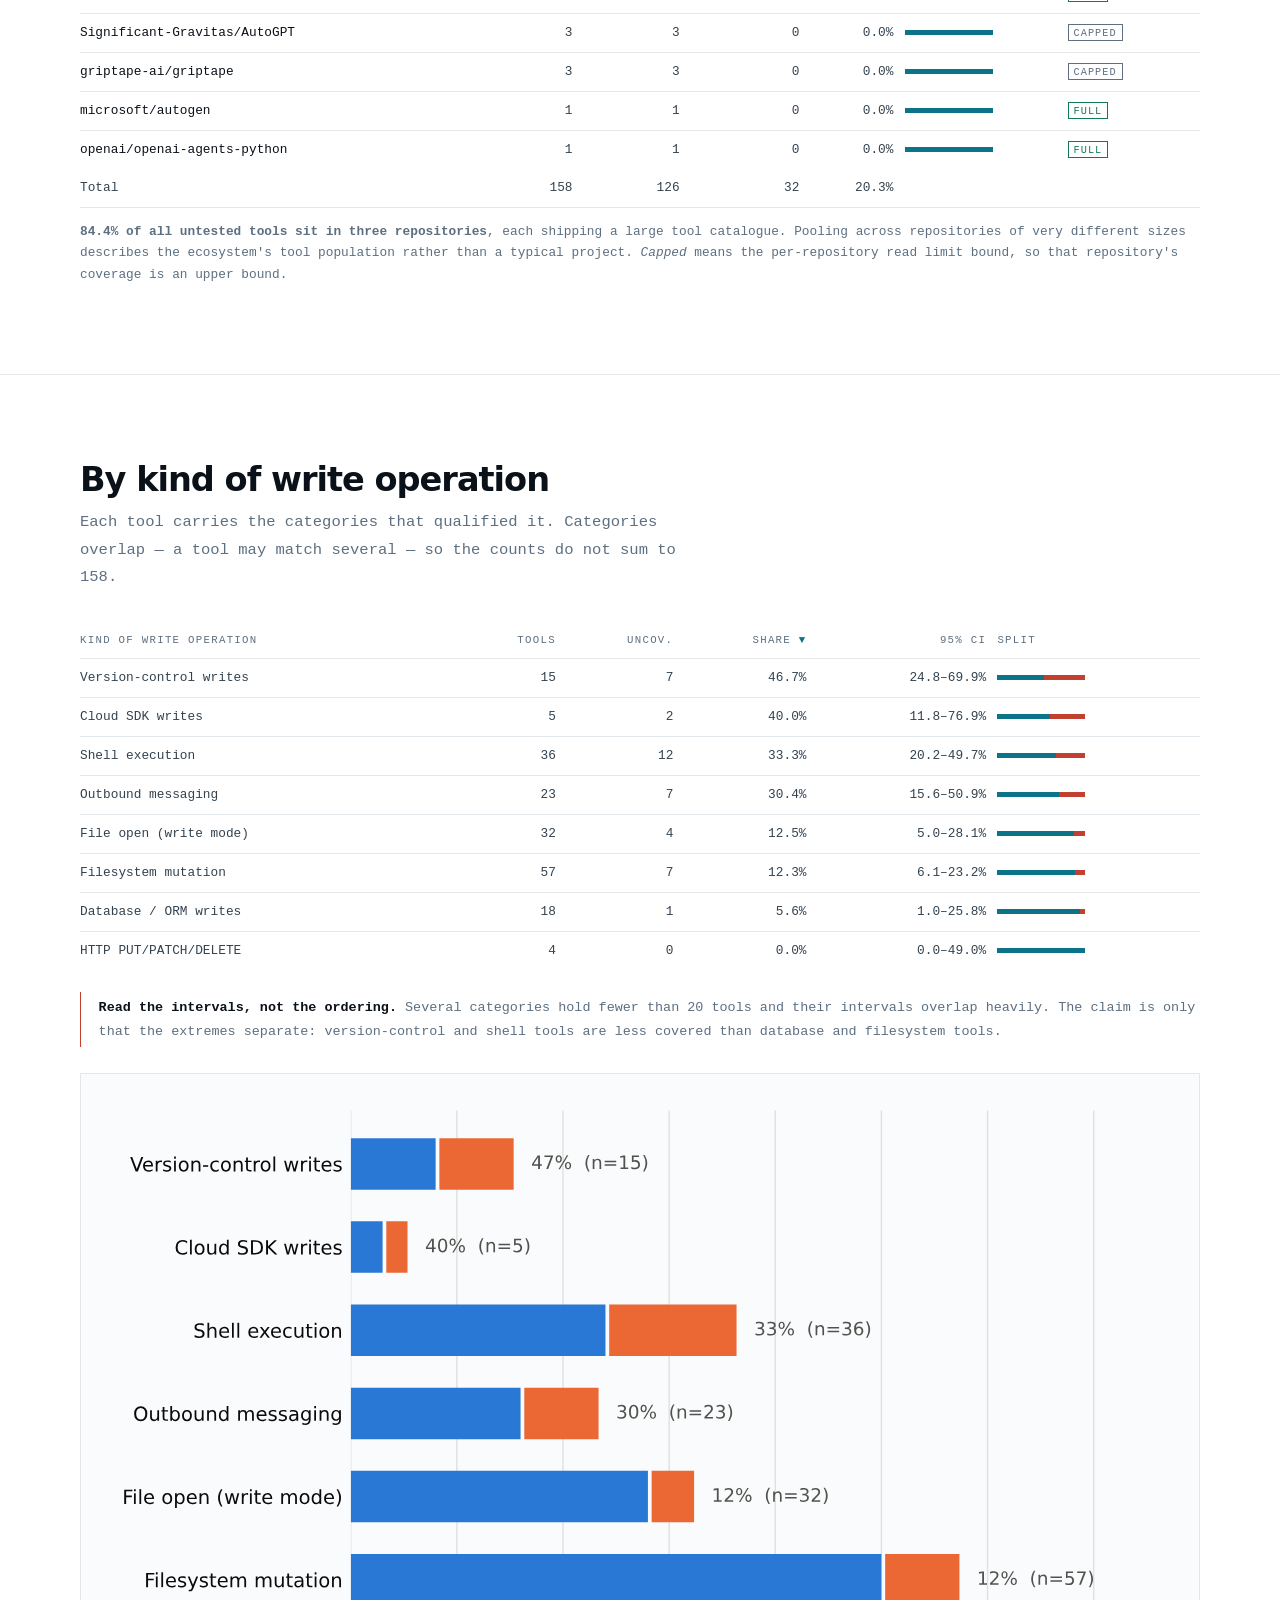
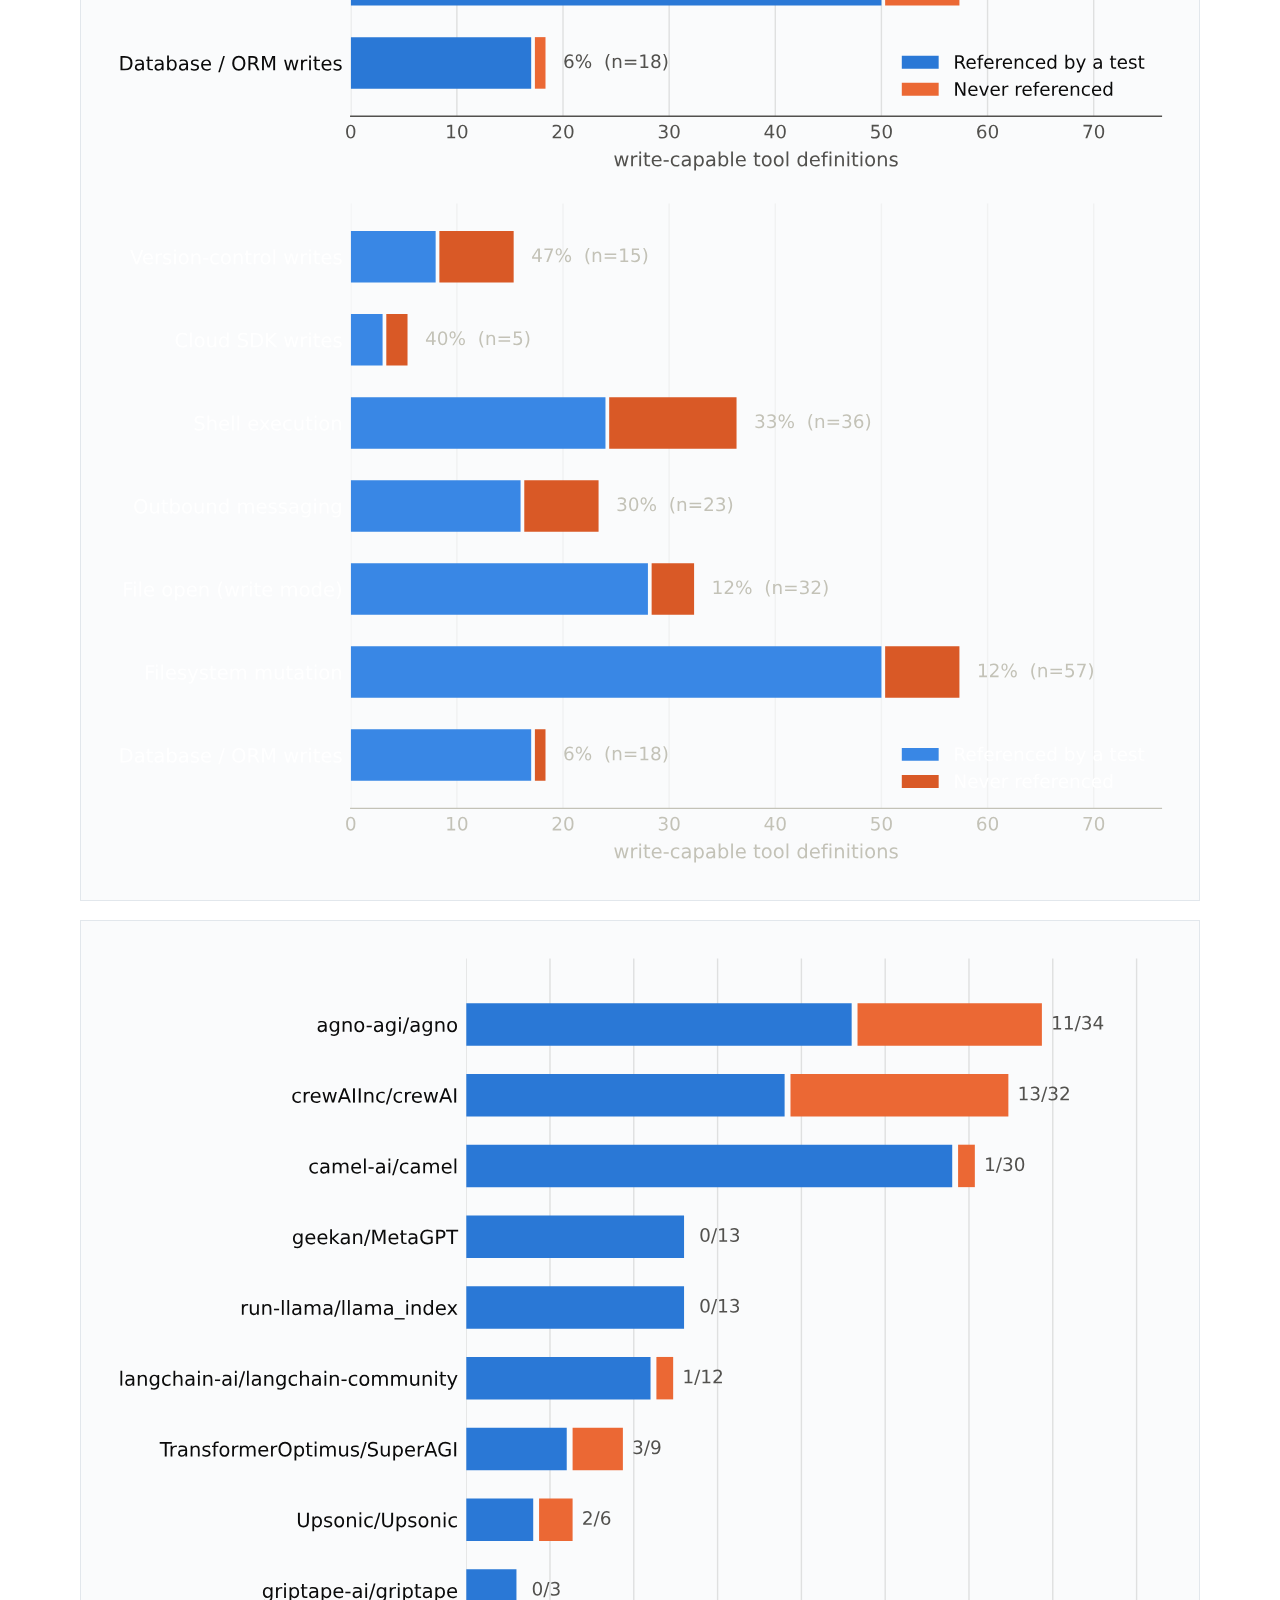
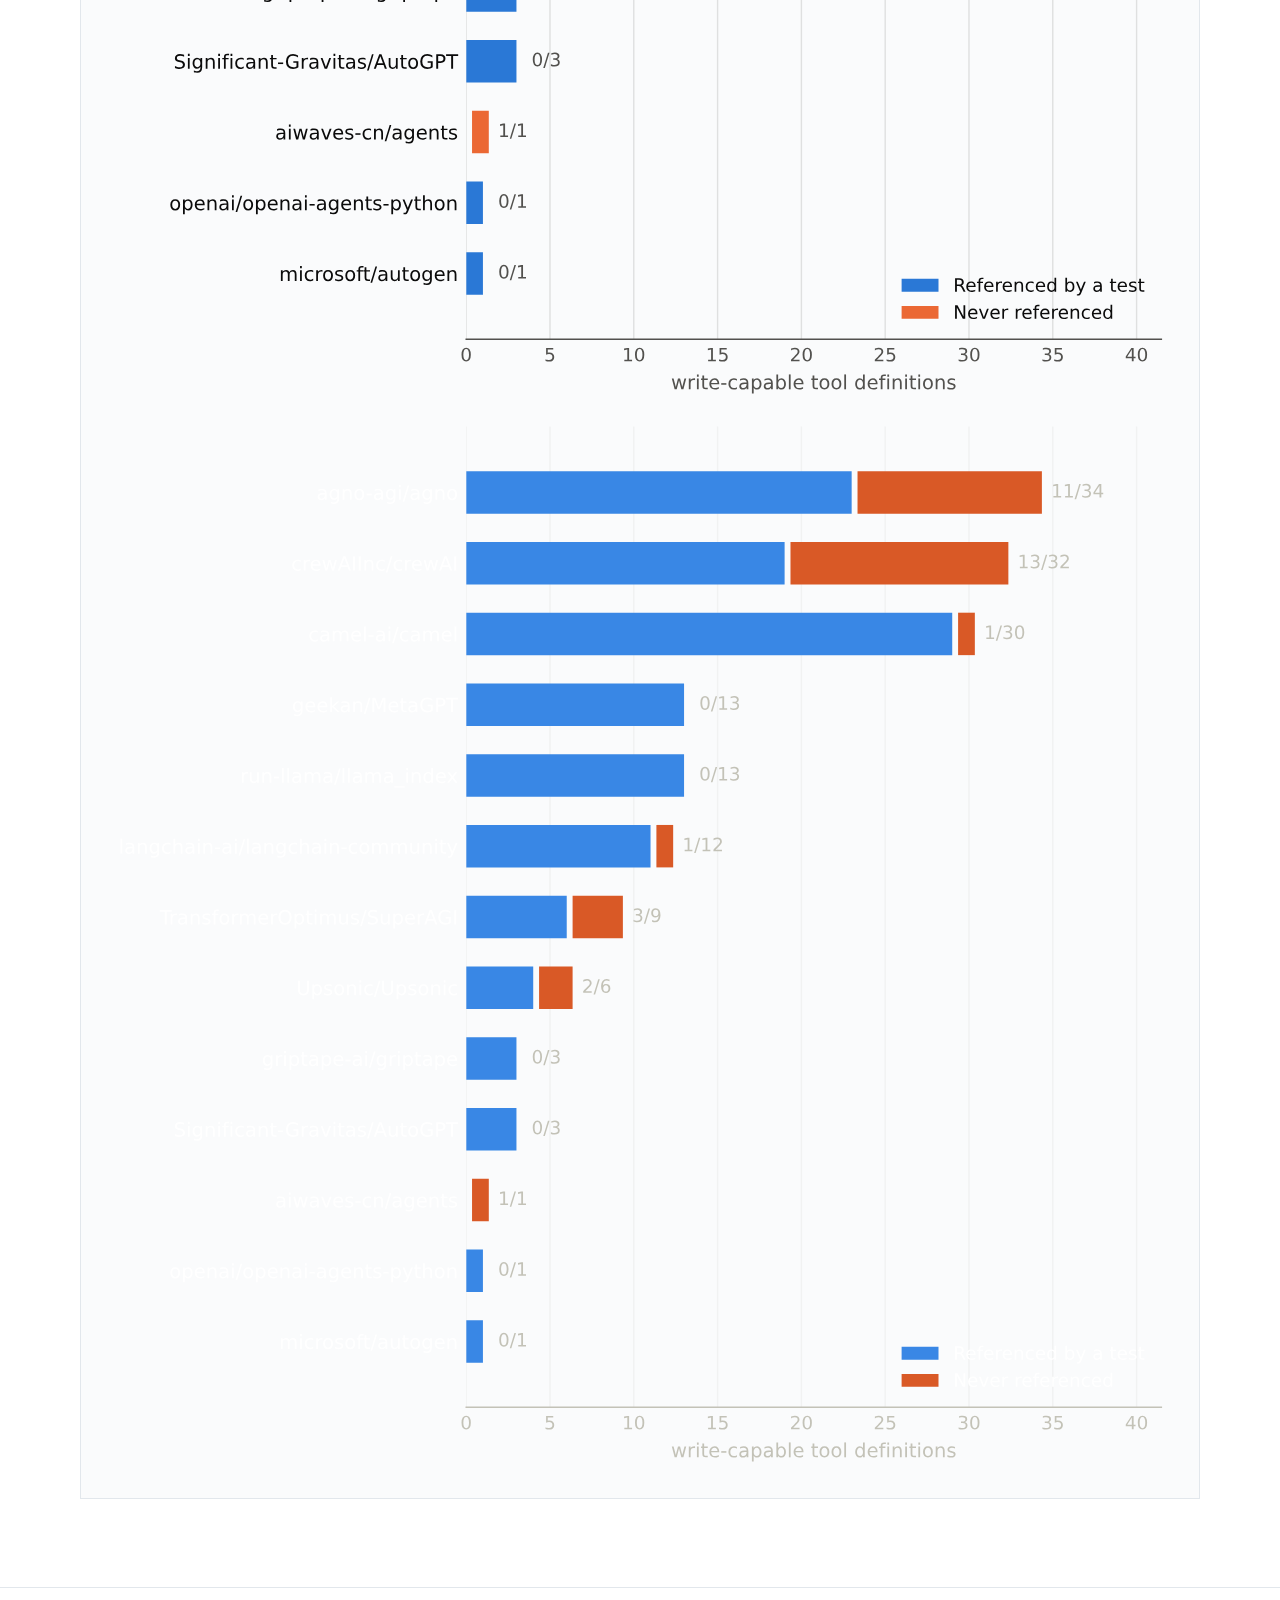
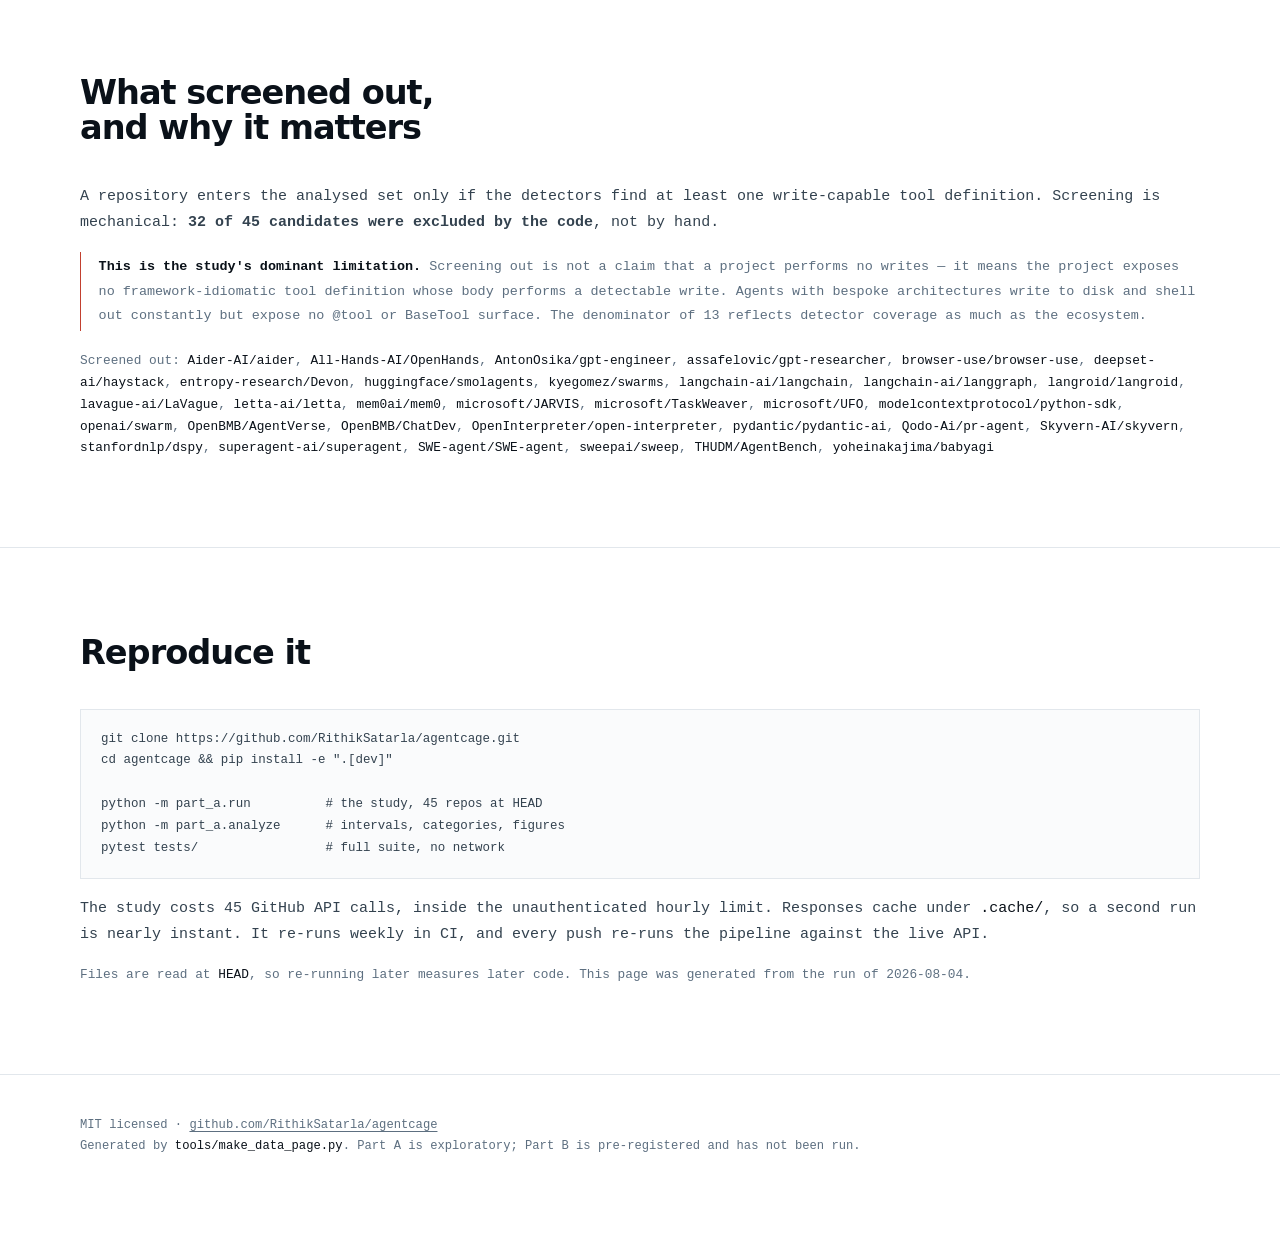
==== commit 2cd66398: "Rebuild the site: control-room design, four defect scenarios, sortable data Visual direction rebuilt" ====
--- a/website/data.html
+++ b/website/data.html
@@ -25,7 +25,7 @@
 
 <header class="hero">
   <div class="wrap">
-    <p class="eyebrow">Study run 2026-08-04</p>
+    <p class="label">Study run 2026-08-04</p>
     <h1>Every number, and<br>where it came from.</h1>
     <p class="lede">158 write-capable tool definitions across
     13 repositories, screened from 45
@@ -59,31 +59,43 @@
 
 <section>
   <div class="wrap">
-    <div class="section-head">
+    <div class="head">
       <h2>By repository</h2>
-      <p class="lede sub">A tool counts as covered if its identifier appears anywhere in
+      <p class="lede">A tool counts as covered if its identifier appears anywhere in
       that repository's test sources — no assertion, no execution required.</p>
     </div>
+    <div class="filters">
+      <input type="search" id="repo-search" placeholder="filter repositories…"
+             aria-label="Filter repositories by name">
+      <button class="chip" type="button" data-scan="all" aria-pressed="true">all scans</button>
+      <button class="chip" type="button" data-scan="full" aria-pressed="false">exhaustive only</button>
+      <button class="chip" type="button" data-untested="1" aria-pressed="false">has untested tools</button>
+      <span class="rowcount" id="repo-count"></span>
+    </div>
     <div class="scroll">
-      <table class="data">
+      <table class="data" id="repo-table">
         <thead>
-          <tr><th>Repository</th><th class="n">Tools</th><th class="n">Covered</th>
-              <th class="n">Uncov.</th><th class="n">Share</th><th>Split</th><th>Test scan</th></tr>
+          <tr><th class="sortable" data-key="repo">Repository</th>
+              <th class="n sortable" data-key="tools">Tools</th>
+              <th class="n sortable" data-key="covered">Covered</th>
+              <th class="n sortable" data-key="uncovered" aria-sort="descending">Uncov.</th>
+              <th class="n sortable" data-key="pct">Share</th>
+              <th>Split</th><th>Test scan</th></tr>
         </thead>
         <tbody>
-    <tr><td class="name">crewAIInc/crewAI</td><td class="n">32</td><td class="n">19</td><td class="n">13</td><td class="n">40.6%</td><td><span class="meter" role="img" aria-label="19 covered, 13 uncovered"><span class="cov" style="width:59.4%"></span><span class="unc" style="width:40.6%"></span></span></td><td><span class="pill live">full</span></td></tr>
-    <tr><td class="name">agno-agi/agno</td><td class="n">34</td><td class="n">23</td><td class="n">11</td><td class="n">32.4%</td><td><span class="meter" role="img" aria-label="23 covered, 11 uncovered"><span class="cov" style="width:67.6%"></span><span class="unc" style="width:32.4%"></span></span></td><td><span class="pill pending">capped</span></td></tr>
-    <tr><td class="name">TransformerOptimus/SuperAGI</td><td class="n">9</td><td class="n">6</td><td class="n">3</td><td class="n">33.3%</td><td><span class="meter" role="img" aria-label="6 covered, 3 uncovered"><span class="cov" style="width:66.7%"></span><span class="unc" style="width:33.3%"></span></span></td><td><span class="pill live">full</span></td></tr>
-    <tr><td class="name">Upsonic/Upsonic</td><td class="n">6</td><td class="n">4</td><td class="n">2</td><td class="n">33.3%</td><td><span class="meter" role="img" aria-label="4 covered, 2 uncovered"><span class="cov" style="width:66.7%"></span><span class="unc" style="width:33.3%"></span></span></td><td><span class="pill pending">capped</span></td></tr>
-    <tr><td class="name">camel-ai/camel</td><td class="n">30</td><td class="n">29</td><td class="n">1</td><td class="n">3.3%</td><td><span class="meter" role="img" aria-label="29 covered, 1 uncovered"><span class="cov" style="width:96.7%"></span><span class="unc" style="width:3.3%"></span></span></td><td><span class="pill live">full</span></td></tr>
-    <tr><td class="name">langchain-ai/langchain-community</td><td class="n">12</td><td class="n">11</td><td class="n">1</td><td class="n">8.3%</td><td><span class="meter" role="img" aria-label="11 covered, 1 uncovered"><span class="cov" style="width:91.7%"></span><span class="unc" style="width:8.3%"></span></span></td><td><span class="pill pending">capped</span></td></tr>
-    <tr><td class="name">aiwaves-cn/agents</td><td class="n">1</td><td class="n">0</td><td class="n">1</td><td class="n">100.0%</td><td><span class="meter" role="img" aria-label="0 covered, 1 uncovered"><span class="cov" style="width:0.0%"></span><span class="unc" style="width:100.0%"></span></span></td><td><span class="pill live">full</span></td></tr>
-    <tr><td class="name">run-llama/llama_index</td><td class="n">13</td><td class="n">13</td><td class="n">0</td><td class="n">0.0%</td><td><span class="meter" role="img" aria-label="13 covered, 0 uncovered"><span class="cov" style="width:100.0%"></span><span class="unc" style="width:0.0%"></span></span></td><td><span class="pill pending">capped</span></td></tr>
-    <tr><td class="name">geekan/MetaGPT</td><td class="n">13</td><td class="n">13</td><td class="n">0</td><td class="n">0.0%</td><td><span class="meter" role="img" aria-label="13 covered, 0 uncovered"><span class="cov" style="width:100.0%"></span><span class="unc" style="width:0.0%"></span></span></td><td><span class="pill live">full</span></td></tr>
-    <tr><td class="name">Significant-Gravitas/AutoGPT</td><td class="n">3</td><td class="n">3</td><td class="n">0</td><td class="n">0.0%</td><td><span class="meter" role="img" aria-label="3 covered, 0 uncovered"><span class="cov" style="width:100.0%"></span><span class="unc" style="width:0.0%"></span></span></td><td><span class="pill pending">capped</span></td></tr>
-    <tr><td class="name">griptape-ai/griptape</td><td class="n">3</td><td class="n">3</td><td class="n">0</td><td class="n">0.0%</td><td><span class="meter" role="img" aria-label="3 covered, 0 uncovered"><span class="cov" style="width:100.0%"></span><span class="unc" style="width:0.0%"></span></span></td><td><span class="pill pending">capped</span></td></tr>
-    <tr><td class="name">microsoft/autogen</td><td class="n">1</td><td class="n">1</td><td class="n">0</td><td class="n">0.0%</td><td><span class="meter" role="img" aria-label="1 covered, 0 uncovered"><span class="cov" style="width:100.0%"></span><span class="unc" style="width:0.0%"></span></span></td><td><span class="pill live">full</span></td></tr>
-    <tr><td class="name">openai/openai-agents-python</td><td class="n">1</td><td class="n">1</td><td class="n">0</td><td class="n">0.0%</td><td><span class="meter" role="img" aria-label="1 covered, 0 uncovered"><span class="cov" style="width:100.0%"></span><span class="unc" style="width:0.0%"></span></span></td><td><span class="pill live">full</span></td></tr>
+    <tr data-repo="crewaiinc/crewai" data-scan="full" data-tools="32" data-covered="19" data-uncovered="13" data-pct="40.6"><td class="name">crewAIInc/crewAI</td><td class="n">32</td><td class="n">19</td><td class="n">13</td><td class="n">40.6%</td><td><span class="meter" role="img" aria-label="19 covered, 13 uncovered"><span class="cov" style="width:59.4%"></span><span class="unc" style="width:40.6%"></span></span></td><td><span class="pill live">full</span></td></tr>
+    <tr data-repo="agno-agi/agno" data-scan="capped" data-tools="34" data-covered="23" data-uncovered="11" data-pct="32.4"><td class="name">agno-agi/agno</td><td class="n">34</td><td class="n">23</td><td class="n">11</td><td class="n">32.4%</td><td><span class="meter" role="img" aria-label="23 covered, 11 uncovered"><span class="cov" style="width:67.6%"></span><span class="unc" style="width:32.4%"></span></span></td><td><span class="pill pending">capped</span></td></tr>
+    <tr data-repo="transformeroptimus/superagi" data-scan="full" data-tools="9" data-covered="6" data-uncovered="3" data-pct="33.3"><td class="name">TransformerOptimus/SuperAGI</td><td class="n">9</td><td class="n">6</td><td class="n">3</td><td class="n">33.3%</td><td><span class="meter" role="img" aria-label="6 covered, 3 uncovered"><span class="cov" style="width:66.7%"></span><span class="unc" style="width:33.3%"></span></span></td><td><span class="pill live">full</span></td></tr>
+    <tr data-repo="upsonic/upsonic" data-scan="capped" data-tools="6" data-covered="4" data-uncovered="2" data-pct="33.3"><td class="name">Upsonic/Upsonic</td><td class="n">6</td><td class="n">4</td><td class="n">2</td><td class="n">33.3%</td><td><span class="meter" role="img" aria-label="4 covered, 2 uncovered"><span class="cov" style="width:66.7%"></span><span class="unc" style="width:33.3%"></span></span></td><td><span class="pill pending">capped</span></td></tr>
+    <tr data-repo="camel-ai/camel" data-scan="full" data-tools="30" data-covered="29" data-uncovered="1" data-pct="3.3"><td class="name">camel-ai/camel</td><td class="n">30</td><td class="n">29</td><td class="n">1</td><td class="n">3.3%</td><td><span class="meter" role="img" aria-label="29 covered, 1 uncovered"><span class="cov" style="width:96.7%"></span><span class="unc" style="width:3.3%"></span></span></td><td><span class="pill live">full</span></td></tr>
+    <tr data-repo="langchain-ai/langchain-community" data-scan="capped" data-tools="12" data-covered="11" data-uncovered="1" data-pct="8.3"><td class="name">langchain-ai/langchain-community</td><td class="n">12</td><td class="n">11</td><td class="n">1</td><td class="n">8.3%</td><td><span class="meter" role="img" aria-label="11 covered, 1 uncovered"><span class="cov" style="width:91.7%"></span><span class="unc" style="width:8.3%"></span></span></td><td><span class="pill pending">capped</span></td></tr>
+    <tr data-repo="aiwaves-cn/agents" data-scan="full" data-tools="1" data-covered="0" data-uncovered="1" data-pct="100.0"><td class="name">aiwaves-cn/agents</td><td class="n">1</td><td class="n">0</td><td class="n">1</td><td class="n">100.0%</td><td><span class="meter" role="img" aria-label="0 covered, 1 uncovered"><span class="cov" style="width:0.0%"></span><span class="unc" style="width:100.0%"></span></span></td><td><span class="pill live">full</span></td></tr>
+    <tr data-repo="run-llama/llama_index" data-scan="capped" data-tools="13" data-covered="13" data-uncovered="0" data-pct="0.0"><td class="name">run-llama/llama_index</td><td class="n">13</td><td class="n">13</td><td class="n">0</td><td class="n">0.0%</td><td><span class="meter" role="img" aria-label="13 covered, 0 uncovered"><span class="cov" style="width:100.0%"></span><span class="unc" style="width:0.0%"></span></span></td><td><span class="pill pending">capped</span></td></tr>
+    <tr data-repo="geekan/metagpt" data-scan="full" data-tools="13" data-covered="13" data-uncovered="0" data-pct="0.0"><td class="name">geekan/MetaGPT</td><td class="n">13</td><td class="n">13</td><td class="n">0</td><td class="n">0.0%</td><td><span class="meter" role="img" aria-label="13 covered, 0 uncovered"><span class="cov" style="width:100.0%"></span><span class="unc" style="width:0.0%"></span></span></td><td><span class="pill live">full</span></td></tr>
+    <tr data-repo="significant-gravitas/autogpt" data-scan="capped" data-tools="3" data-covered="3" data-uncovered="0" data-pct="0.0"><td class="name">Significant-Gravitas/AutoGPT</td><td class="n">3</td><td class="n">3</td><td class="n">0</td><td class="n">0.0%</td><td><span class="meter" role="img" aria-label="3 covered, 0 uncovered"><span class="cov" style="width:100.0%"></span><span class="unc" style="width:0.0%"></span></span></td><td><span class="pill pending">capped</span></td></tr>
+    <tr data-repo="griptape-ai/griptape" data-scan="capped" data-tools="3" data-covered="3" data-uncovered="0" data-pct="0.0"><td class="name">griptape-ai/griptape</td><td class="n">3</td><td class="n">3</td><td class="n">0</td><td class="n">0.0%</td><td><span class="meter" role="img" aria-label="3 covered, 0 uncovered"><span class="cov" style="width:100.0%"></span><span class="unc" style="width:0.0%"></span></span></td><td><span class="pill pending">capped</span></td></tr>
+    <tr data-repo="microsoft/autogen" data-scan="full" data-tools="1" data-covered="1" data-uncovered="0" data-pct="0.0"><td class="name">microsoft/autogen</td><td class="n">1</td><td class="n">1</td><td class="n">0</td><td class="n">0.0%</td><td><span class="meter" role="img" aria-label="1 covered, 0 uncovered"><span class="cov" style="width:100.0%"></span><span class="unc" style="width:0.0%"></span></span></td><td><span class="pill live">full</span></td></tr>
+    <tr data-repo="openai/openai-agents-python" data-scan="full" data-tools="1" data-covered="1" data-uncovered="0" data-pct="0.0"><td class="name">openai/openai-agents-python</td><td class="n">1</td><td class="n">1</td><td class="n">0</td><td class="n">0.0%</td><td><span class="meter" role="img" aria-label="1 covered, 0 uncovered"><span class="cov" style="width:100.0%"></span><span class="unc" style="width:0.0%"></span></span></td><td><span class="pill live">full</span></td></tr>
         </tbody>
         <tfoot>
           <tr><td>Total</td><td class="n">158</td>
@@ -103,27 +115,30 @@
 
 <section>
   <div class="wrap">
-    <div class="section-head">
+    <div class="head">
       <h2>By kind of write operation</h2>
-      <p class="lede sub">Each tool carries the categories that qualified it. Categories
+      <p class="lede">Each tool carries the categories that qualified it. Categories
       overlap — a tool may match several — so the counts do not sum to
       158.</p>
     </div>
     <div class="scroll">
-      <table class="data">
+      <table class="data" id="cat-table">
         <thead>
-          <tr><th>Kind of write operation</th><th class="n">Tools</th><th class="n">Uncov.</th>
-              <th class="n">Share</th><th class="n">95% CI</th><th>Split</th></tr>
+          <tr><th class="sortable" data-key="label">Kind of write operation</th>
+              <th class="n sortable" data-key="tools">Tools</th>
+              <th class="n sortable" data-key="uncovered">Uncov.</th>
+              <th class="n sortable" data-key="pct" aria-sort="descending">Share</th>
+              <th class="n">95% CI</th><th>Split</th></tr>
         </thead>
         <tbody>
-    <tr><td>Version-control writes</td><td class="n">15</td><td class="n">7</td><td class="n">46.7%</td><td class="n">24.8–69.9%</td><td><span class="meter" role="img" aria-label="8 covered, 7 uncovered"><span class="cov" style="width:53.3%"></span><span class="unc" style="width:46.7%"></span></span></td></tr>
-    <tr><td>Cloud SDK writes</td><td class="n">5</td><td class="n">2</td><td class="n">40.0%</td><td class="n">11.8–76.9%</td><td><span class="meter" role="img" aria-label="3 covered, 2 uncovered"><span class="cov" style="width:60.0%"></span><span class="unc" style="width:40.0%"></span></span></td></tr>
-    <tr><td>Shell execution</td><td class="n">36</td><td class="n">12</td><td class="n">33.3%</td><td class="n">20.2–49.7%</td><td><span class="meter" role="img" aria-label="24 covered, 12 uncovered"><span class="cov" style="width:66.7%"></span><span class="unc" style="width:33.3%"></span></span></td></tr>
-    <tr><td>Outbound messaging</td><td class="n">23</td><td class="n">7</td><td class="n">30.4%</td><td class="n">15.6–50.9%</td><td><span class="meter" role="img" aria-label="16 covered, 7 uncovered"><span class="cov" style="width:69.6%"></span><span class="unc" style="width:30.4%"></span></span></td></tr>
-    <tr><td>File open (write mode)</td><td class="n">32</td><td class="n">4</td><td class="n">12.5%</td><td class="n">5.0–28.1%</td><td><span class="meter" role="img" aria-label="28 covered, 4 uncovered"><span class="cov" style="width:87.5%"></span><span class="unc" style="width:12.5%"></span></span></td></tr>
-    <tr><td>Filesystem mutation</td><td class="n">57</td><td class="n">7</td><td class="n">12.3%</td><td class="n">6.1–23.2%</td><td><span class="meter" role="img" aria-label="50 covered, 7 uncovered"><span class="cov" style="width:87.7%"></span><span class="unc" style="width:12.3%"></span></span></td></tr>
-    <tr><td>Database / ORM writes</td><td class="n">18</td><td class="n">1</td><td class="n">5.6%</td><td class="n">1.0–25.8%</td><td><span class="meter" role="img" aria-label="17 covered, 1 uncovered"><span class="cov" style="width:94.4%"></span><span class="unc" style="width:5.6%"></span></span></td></tr>
-    <tr><td>HTTP PUT/PATCH/DELETE</td><td class="n">4</td><td class="n">0</td><td class="n">0.0%</td><td class="n">0.0–49.0%</td><td><span class="meter" role="img" aria-label="4 covered, 0 uncovered"><span class="cov" style="width:100.0%"></span><span class="unc" style="width:0.0%"></span></span></td></tr>
+    <tr data-label="version-control writes" data-tools="15" data-uncovered="7" data-pct="46.7"><td>Version-control writes</td><td class="n">15</td><td class="n">7</td><td class="n">46.7%</td><td class="n">24.8–69.9%</td><td><span class="meter" role="img" aria-label="8 covered, 7 uncovered"><span class="cov" style="width:53.3%"></span><span class="unc" style="width:46.7%"></span></span></td></tr>
+    <tr data-label="cloud sdk writes" data-tools="5" data-uncovered="2" data-pct="40.0"><td>Cloud SDK writes</td><td class="n">5</td><td class="n">2</td><td class="n">40.0%</td><td class="n">11.8–76.9%</td><td><span class="meter" role="img" aria-label="3 covered, 2 uncovered"><span class="cov" style="width:60.0%"></span><span class="unc" style="width:40.0%"></span></span></td></tr>
+    <tr data-label="shell execution" data-tools="36" data-uncovered="12" data-pct="33.3"><td>Shell execution</td><td class="n">36</td><td class="n">12</td><td class="n">33.3%</td><td class="n">20.2–49.7%</td><td><span class="meter" role="img" aria-label="24 covered, 12 uncovered"><span class="cov" style="width:66.7%"></span><span class="unc" style="width:33.3%"></span></span></td></tr>
+    <tr data-label="outbound messaging" data-tools="23" data-uncovered="7" data-pct="30.4"><td>Outbound messaging</td><td class="n">23</td><td class="n">7</td><td class="n">30.4%</td><td class="n">15.6–50.9%</td><td><span class="meter" role="img" aria-label="16 covered, 7 uncovered"><span class="cov" style="width:69.6%"></span><span class="unc" style="width:30.4%"></span></span></td></tr>
+    <tr data-label="file open (write mode)" data-tools="32" data-uncovered="4" data-pct="12.5"><td>File open (write mode)</td><td class="n">32</td><td class="n">4</td><td class="n">12.5%</td><td class="n">5.0–28.1%</td><td><span class="meter" role="img" aria-label="28 covered, 4 uncovered"><span class="cov" style="width:87.5%"></span><span class="unc" style="width:12.5%"></span></span></td></tr>
+    <tr data-label="filesystem mutation" data-tools="57" data-uncovered="7" data-pct="12.3"><td>Filesystem mutation</td><td class="n">57</td><td class="n">7</td><td class="n">12.3%</td><td class="n">6.1–23.2%</td><td><span class="meter" role="img" aria-label="50 covered, 7 uncovered"><span class="cov" style="width:87.7%"></span><span class="unc" style="width:12.3%"></span></span></td></tr>
+    <tr data-label="database / orm writes" data-tools="18" data-uncovered="1" data-pct="5.6"><td>Database / ORM writes</td><td class="n">18</td><td class="n">1</td><td class="n">5.6%</td><td class="n">1.0–25.8%</td><td><span class="meter" role="img" aria-label="17 covered, 1 uncovered"><span class="cov" style="width:94.4%"></span><span class="unc" style="width:5.6%"></span></span></td></tr>
+    <tr data-label="http put/patch/delete" data-tools="4" data-uncovered="0" data-pct="0.0"><td>HTTP PUT/PATCH/DELETE</td><td class="n">4</td><td class="n">0</td><td class="n">0.0%</td><td class="n">0.0–49.0%</td><td><span class="meter" role="img" aria-label="4 covered, 0 uncovered"><span class="cov" style="width:100.0%"></span><span class="unc" style="width:0.0%"></span></span></td></tr>
         </tbody>
       </table>
     </div>
@@ -147,7 +162,7 @@
 
 <section>
   <div class="wrap">
-    <div class="section-head">
+    <div class="head">
       <h2>What screened out, and why it matters</h2>
     </div>
     <p>A repository enters the analysed set only if the detectors find at least one
@@ -166,7 +181,7 @@
 
 <section>
   <div class="wrap">
-    <div class="section-head"><h2>Reproduce it</h2></div>
+    <div class="head"><h2>Reproduce it</h2></div>
 <pre><code>git clone https://github.com/RithikSatarla/agentcage.git
 cd agentcage &amp;&amp; pip install -e ".[dev]"
 
@@ -186,10 +201,99 @@
   <div class="wrap">
     <p>MIT licensed ·
     <a href="https://github.com/RithikSatarla/agentcage">github.com/RithikSatarla/agentcage</a><br>
-    Generated by <code>website/make_data_page.py</code>. Part A is exploratory; Part B is
+    Generated by <code>tools/make_data_page.py</code>. Part A is exploratory; Part B is
     pre-registered and has not been run.</p>
   </div>
 </footer>
+
+<script>
+(function () {
+  "use strict";
+
+  // Sorting reads data-* attributes rather than cell text: the rendered cells carry
+  // percent signs, meters and pills, none of which sort correctly as strings.
+  function sortable(tableId, numericKeys) {
+    var table = document.getElementById(tableId);
+    if (!table) { return; }
+    var body = table.tBodies[0];
+
+    Array.prototype.forEach.call(table.querySelectorAll("th.sortable"), function (th) {
+      th.setAttribute("tabindex", "0");
+      th.setAttribute("role", "button");
+
+      function activate() {
+        var key = th.getAttribute("data-key");
+        var desc = th.getAttribute("aria-sort") !== "descending";
+        Array.prototype.forEach.call(table.querySelectorAll("th.sortable"), function (o) {
+          o.removeAttribute("aria-sort");
+        });
+        th.setAttribute("aria-sort", desc ? "descending" : "ascending");
+
+        var rows = Array.prototype.slice.call(body.rows);
+        rows.sort(function (a, b) {
+          var av = a.getAttribute("data-" + key), bv = b.getAttribute("data-" + key);
+          var cmp = numericKeys.indexOf(key) >= 0
+            ? parseFloat(av) - parseFloat(bv)
+            : String(av).localeCompare(String(bv));
+          return desc ? -cmp : cmp;
+        });
+        rows.forEach(function (r) { body.appendChild(r); });
+      }
+
+      th.addEventListener("click", activate);
+      th.addEventListener("keydown", function (e) {
+        if (e.key === "Enter" || e.key === " ") { e.preventDefault(); activate(); }
+      });
+    });
+  }
+
+  sortable("repo-table", ["tools", "covered", "uncovered", "pct"]);
+  sortable("cat-table", ["tools", "uncovered", "pct"]);
+
+  // Repository filters: free-text search plus two mutually independent toggles.
+  var search = document.getElementById("repo-search");
+  var chips = document.querySelectorAll(".filters .chip");
+  var repoBody = document.getElementById("repo-table").tBodies[0];
+  var count = document.getElementById("repo-count");
+  var scanFilter = "all", untestedOnly = false;
+
+  function applyFilters() {
+    var q = (search.value || "").trim().toLowerCase();
+    var shown = 0, total = repoBody.rows.length;
+    Array.prototype.forEach.call(repoBody.rows, function (row) {
+      var okName = !q || row.getAttribute("data-repo").indexOf(q) >= 0;
+      var okScan = scanFilter === "all" || row.getAttribute("data-scan") === scanFilter;
+      var okUnt = !untestedOnly || parseInt(row.getAttribute("data-uncovered"), 10) > 0;
+      var visible = okName && okScan && okUnt;
+      row.style.display = visible ? "" : "none";
+      if (visible) { shown += 1; }
+    });
+    count.textContent = shown === total
+      ? total + " repositories"
+      : shown + " of " + total + " repositories";
+  }
+
+  Array.prototype.forEach.call(chips, function (chip) {
+    chip.addEventListener("click", function () {
+      if (chip.hasAttribute("data-scan")) {
+        scanFilter = chip.getAttribute("data-scan");
+        Array.prototype.forEach.call(chips, function (c) {
+          if (c.hasAttribute("data-scan")) {
+            c.setAttribute("aria-pressed", String(c === chip));
+          }
+        });
+      } else {
+        untestedOnly = chip.getAttribute("aria-pressed") !== "true";
+        chip.setAttribute("aria-pressed", String(untestedOnly));
+      }
+      applyFilters();
+    });
+  });
+
+  search.addEventListener("input", applyFilters);
+  applyFilters();
+})();
+</script>
 
 </body>
 </html>
--- a/website/styles.css
+++ b/website/styles.css
@@ -1,69 +1,55 @@
 /* AgentCage — site styles.
-   Direction: instrument panel. Dark-first, high-contrast, data-forward. Monospace is a
-   structural voice (labels, values, endpoints), not decoration. One electric accent,
-   spent on actions and live state only. */
+   Monospace-first control-room aesthetic: near-black navy ground, hairline rules, no card
+   chrome. A heavy sans is used only for headlines; everything else — nav, labels,
+   endpoints, values, body copy — is mono, because the subject is HTTP traffic and state.
+   One cyan accent, spent on actions and live state only. */
 
 :root {
   color-scheme: dark light;
 
-  --bg: #0b0e10;
-  --surface: #12171a;
-  --raised: #161d21;
-  --ink: #e9eef0;
-  --ink-dim: #b7c4c8;
-  --muted: #7f9298;
-  --line: #1e282c;
-  --line-strong: #2b383d;
-
-  --accent: #34d8e8;
-  --accent-deep: #1aa9bb;
-  --accent-ink: #04222a;
-  --accent-glow: rgba(52, 216, 232, .13);
-
-  --pass: #46d391;
-  --fail: #ff6f4d;
+  --bg: #070d16;
+  --bg-2: #0a121d;
+  --surface: #0d1624;
+  --line: #17212f;
+  --line-2: #223044;
+  --ink: #ffffff;
+  --ink-2: #c4d2e2;
+  --muted: #74889f;
+
+  --accent: #5cc8e0;
+  --accent-soft: #93b9d8;
+  --accent-ink: #041b21;
+  --pass: #56cf9c;
+  --fail: #ff6f5e;
 
   --sans: ui-sans-serif, system-ui, -apple-system, "Segoe UI", Roboto, Helvetica, Arial, sans-serif;
   --mono: ui-monospace, SFMono-Regular, "SF Mono", Menlo, Consolas, "Liberation Mono", monospace;
 
-  --r: 10px;
-  --r-sm: 6px;
-  --shadow: 0 1px 0 rgba(255,255,255,.02) inset, 0 8px 24px rgba(0,0,0,.28);
-  --maxw: 68rem;
+  --maxw: 74rem;
 }
 
 @media (prefers-color-scheme: light) {
   :root {
-    --bg: #fafbfb;
-    --surface: #f1f4f5;
-    --raised: #ffffff;
-    --ink: #0d1214;
-    --ink-dim: #2f3a3d;
-    --muted: #55666b;
-    --line: #e0e6e8;
-    --line-strong: #cfd8db;
-    --accent: #0b7c8c;
-    --accent-deep: #08606d;
-    --accent-ink: #ffffff;
-    --accent-glow: rgba(11, 124, 140, .08);
-    --pass: #10794f;
-    --fail: #c0442a;
-    --shadow: 0 1px 2px rgba(15,30,35,.05), 0 8px 24px rgba(15,30,35,.05);
+    --bg: #ffffff; --bg-2: #fafbfc; --surface: #f4f6f8;
+    --line: #e2e7ec; --line-2: #cdd6df;
+    --ink: #0a1119; --ink-2: #33424f; --muted: #5d6f80;
+    --accent: #0b7488; --accent-soft: #2f6b8f; --accent-ink: #ffffff;
+    --pass: #0f7a52; --fail: #c2402f;
   }
 }
 :root[data-theme="light"] {
-  --bg: #fafbfb; --surface: #f1f4f5; --raised: #ffffff; --ink: #0d1214;
-  --ink-dim: #2f3a3d; --muted: #55666b; --line: #e0e6e8; --line-strong: #cfd8db;
-  --accent: #0b7c8c; --accent-deep: #08606d; --accent-ink: #ffffff;
-  --accent-glow: rgba(11,124,140,.08); --pass: #10794f; --fail: #c0442a;
-  --shadow: 0 1px 2px rgba(15,30,35,.05), 0 8px 24px rgba(15,30,35,.05);
+  --bg: #ffffff; --bg-2: #fafbfc; --surface: #f4f6f8;
+  --line: #e2e7ec; --line-2: #cdd6df;
+  --ink: #0a1119; --ink-2: #33424f; --muted: #5d6f80;
+  --accent: #0b7488; --accent-soft: #2f6b8f; --accent-ink: #ffffff;
+  --pass: #0f7a52; --fail: #c2402f;
 }
 :root[data-theme="dark"] {
-  --bg: #0b0e10; --surface: #12171a; --raised: #161d21; --ink: #e9eef0;
-  --ink-dim: #b7c4c8; --muted: #7f9298; --line: #1e282c; --line-strong: #2b383d;
-  --accent: #34d8e8; --accent-deep: #1aa9bb; --accent-ink: #04222a;
-  --accent-glow: rgba(52,216,232,.13); --pass: #46d391; --fail: #ff6f4d;
-  --shadow: 0 1px 0 rgba(255,255,255,.02) inset, 0 8px 24px rgba(0,0,0,.28);
+  --bg: #070d16; --bg-2: #0a121d; --surface: #0d1624;
+  --line: #17212f; --line-2: #223044;
+  --ink: #ffffff; --ink-2: #c4d2e2; --muted: #74889f;
+  --accent: #5cc8e0; --accent-soft: #93b9d8; --accent-ink: #041b21;
+  --pass: #56cf9c; --fail: #ff6f5e;
 }
 
 * { box-sizing: border-box; }
@@ -71,220 +57,207 @@
 @media (prefers-reduced-motion: reduce) { html { scroll-behavior: auto; } }
 
 body {
-  margin: 0; background: var(--bg); color: var(--ink);
-  font-family: var(--sans); font-size: 16.5px; line-height: 1.6;
-  -webkit-font-smoothing: antialiased; text-rendering: optimizeLegibility;
-}
-
-.wrap { max-width: var(--maxw); margin: 0 auto; padding: 0 1.75rem; }
-.narrow { max-width: 46rem; }
+  margin: 0; background: var(--bg); color: var(--ink-2);
+  font-family: var(--mono); font-size: 15px; line-height: 1.72;
+  -webkit-font-smoothing: antialiased;
+}
+
+.wrap { max-width: var(--maxw); margin: 0 auto; padding: 0 2rem; }
+@media (max-width: 40rem) { .wrap { padding: 0 1.25rem; } }
 
 a { color: var(--accent); text-decoration-thickness: 1px; text-underline-offset: 3px; }
-a:focus-visible, button:focus-visible {
-  outline: 2px solid var(--accent); outline-offset: 3px; border-radius: 4px;
+a:focus-visible, button:focus-visible, input:focus-visible, th button:focus-visible {
+  outline: 1px solid var(--accent); outline-offset: 3px;
 }
 
 /* ---------- nav ---------- */
-.nav {
-  position: sticky; top: 0; z-index: 20;
-  background: color-mix(in srgb, var(--bg) 88%, transparent);
-  backdrop-filter: saturate(140%) blur(10px);
-  border-bottom: 1px solid var(--line);
-}
+.nav { border-bottom: 1px solid var(--line); background: var(--bg); }
 .nav-inner {
-  max-width: var(--maxw); margin: 0 auto; padding: .75rem 1.75rem;
-  display: flex; align-items: center; gap: .35rem 1.5rem; flex-wrap: wrap;
-}
+  max-width: var(--maxw); margin: 0 auto; padding: 1.15rem 2rem;
+  display: flex; align-items: center; gap: .4rem 1.5rem; flex-wrap: wrap;
+}
+@media (max-width: 40rem) { .nav-inner { padding: 1rem 1.25rem; } }
 .brand {
-  font-weight: 700; font-size: 1.02rem; letter-spacing: -.02em;
+  font-family: var(--sans); font-weight: 680; font-size: 1.02rem; letter-spacing: -.02em;
   color: var(--ink); text-decoration: none; margin-right: auto;
-  display: inline-flex; align-items: center; gap: .5rem;
-}
-.brand .dot {
-  width: .5rem; height: .5rem; border-radius: 50%; background: var(--accent);
-  box-shadow: 0 0 0 3px var(--accent-glow);
 }
 .nav a.link {
-  font-size: .88rem; color: var(--muted); text-decoration: none; padding: .25rem 0;
-  border-bottom: 1.5px solid transparent;
+  font-size: .82rem; color: var(--muted); text-decoration: none;
+  border-bottom: 1px solid transparent; padding-bottom: 2px;
 }
 .nav a.link:hover { color: var(--ink); }
-.nav a.link[aria-current="page"] { color: var(--ink); border-bottom-color: var(--accent); }
+.nav a.link[aria-current="page"] { color: var(--ink); border-bottom-color: var(--ink); }
 
 /* ---------- type ---------- */
-h1, h2, h3 { margin: 0 0 .6rem; letter-spacing: -.03em; font-weight: 700; line-height: 1.08; text-wrap: balance; }
-h1 { font-size: clamp(2.5rem, 6.2vw, 4.05rem); }
-h2 { font-size: clamp(1.6rem, 3.2vw, 2.15rem); letter-spacing: -.028em; }
-h3 { font-size: 1.05rem; letter-spacing: -.015em; }
+h1, h2, h3 { font-family: var(--sans); color: var(--ink); margin: 0 0 .7rem;
+  letter-spacing: -.035em; font-weight: 700; line-height: 1.03; text-wrap: balance; }
+h1 { font-size: clamp(2.6rem, 6vw, 4.2rem); }
+h1 .soft { color: var(--accent-soft); }
+h2 { font-size: clamp(1.55rem, 3vw, 2.1rem); letter-spacing: -.03em; }
+h3 { font-size: .95rem; letter-spacing: 0; font-family: var(--mono); font-weight: 600; }
 p { margin: 0 0 1.05rem; }
-.lede { font-size: clamp(1.05rem, 1.7vw, 1.22rem); color: var(--ink-dim); max-width: 44rem; }
-.sub { color: var(--muted); }
-
-.eyebrow {
-  display: inline-flex; align-items: center; gap: .5rem;
-  font-family: var(--mono); font-size: .7rem; letter-spacing: .14em;
-  text-transform: uppercase; color: var(--muted);
-  border: 1px solid var(--line-strong); border-radius: 999px;
-  padding: .3rem .7rem; margin: 0 0 1.3rem;
-}
-.eyebrow .live {
-  width: .4rem; height: .4rem; border-radius: 50%; background: var(--pass);
-}
-
-section { padding: 5rem 0; border-top: 1px solid var(--line); }
+.lede { font-size: .97rem; color: var(--muted); max-width: 38rem; line-height: 1.8; }
+
+.label {
+  font-size: .68rem; letter-spacing: .18em; text-transform: uppercase;
+  color: var(--muted); margin: 0 0 1.4rem;
+}
+.label .dot {
+  display: inline-block; width: .38rem; height: .38rem; border-radius: 50%;
+  background: var(--pass); margin-right: .5rem; vertical-align: middle;
+}
+
+section { padding: 5.5rem 0; border-top: 1px solid var(--line); }
 section.flush { border-top: 0; }
-.section-head { margin-bottom: 2rem; }
-.caption { font-size: .86rem; color: var(--muted); margin: .7rem 0 0; }
+.head { margin-bottom: 2.4rem; max-width: 42rem; }
+.caption { font-size: .8rem; color: var(--muted); margin: .8rem 0 0; line-height: 1.7; }
 
 /* ---------- hero ---------- */
-.hero {
-  position: relative; padding: 5.5rem 0 3.5rem; overflow: hidden;
-}
-.hero::before {
-  content: ""; position: absolute; inset: -40% 20% auto -10%; height: 70%;
-  background: radial-gradient(60% 60% at 30% 40%, var(--accent-glow), transparent 70%);
-  pointer-events: none;
-}
-.hero > * { position: relative; }
+.hero { padding: 6rem 0 4.5rem; }
+.hero-grid { display: grid; grid-template-columns: minmax(0,1fr) minmax(0,1.05fr); gap: 4rem; align-items: center; }
+@media (max-width: 60rem) { .hero-grid { grid-template-columns: 1fr; gap: 3rem; } }
 
 /* ---------- buttons ---------- */
-.actions { display: flex; flex-wrap: wrap; gap: .65rem; margin-top: 1.9rem; }
+.actions { display: flex; flex-wrap: wrap; gap: .6rem; margin-top: 2rem; }
 .btn {
-  display: inline-flex; align-items: center; gap: .5rem;
-  padding: .68rem 1.15rem; border-radius: var(--r-sm);
-  border: 1px solid var(--line-strong); background: var(--surface); color: var(--ink);
-  text-decoration: none; font-size: .93rem; font-weight: 560; cursor: pointer;
-  transition: border-color .15s ease, background .15s ease, color .15s ease;
+  display: inline-flex; align-items: center; font-family: var(--mono);
+  padding: .62rem 1.1rem; border: 1px solid var(--line-2); background: transparent;
+  color: var(--ink); text-decoration: none; font-size: .82rem; cursor: pointer;
+  transition: border-color .15s ease, color .15s ease, background .15s ease;
 }
 .btn:hover { border-color: var(--accent); color: var(--accent); }
-.btn.solid {
-  background: var(--accent); border-color: var(--accent); color: var(--accent-ink);
-  font-weight: 620;
-}
-.btn.solid:hover { background: var(--accent-deep); border-color: var(--accent-deep); color: var(--accent-ink); }
-
-/* ---------- stat band ---------- */
-.stats {
-  display: grid; grid-template-columns: repeat(auto-fit, minmax(11rem, 1fr));
-  border: 1px solid var(--line); border-radius: var(--r); overflow: hidden;
-  background: var(--raised); box-shadow: var(--shadow);
-}
-.stat { padding: 1.35rem 1.4rem; border-right: 1px solid var(--line); }
+.btn.solid { background: var(--ink); border-color: var(--ink); color: var(--bg); font-weight: 600; }
+.btn.solid:hover { background: var(--accent); border-color: var(--accent); color: var(--accent-ink); }
+
+/* ---------- schematic ---------- */
+.schematic { width: 100%; }
+.schematic .rail { stroke: var(--line-2); fill: none; stroke-width: 1; }
+.schematic .rail.hot { stroke: var(--accent); }
+.schematic .node { fill: var(--bg); stroke: var(--line-2); stroke-width: 1; }
+.schematic .node.on { stroke: var(--accent); }
+.schematic .node.bad { stroke: var(--fail); }
+.schematic text { font-family: var(--mono); fill: var(--muted); font-size: 10px; }
+.schematic text.name { fill: var(--ink); font-size: 11px; font-weight: 600; }
+.schematic text.val { fill: var(--ink); font-size: 11px; }
+.schematic text.val.bad { fill: var(--fail); }
+.schematic text.val.ok { fill: var(--pass); }
+.schematic .packet { fill: var(--accent); }
+.schematic .packet.bad { fill: var(--fail); }
+
+/* ---------- panels / tables ---------- */
+.panel { border: 1px solid var(--line); background: var(--bg-2); }
+.panel-head {
+  display: flex; flex-wrap: wrap; gap: .5rem 1.2rem; align-items: center;
+  justify-content: space-between; padding: .8rem 1.1rem;
+  border-bottom: 1px solid var(--line); font-size: .78rem; color: var(--muted);
+}
+.panel-head strong { color: var(--ink); font-weight: 600; }
+.panel-body { padding: 1.2rem 1.1rem; }
+
+.tabs { display: flex; flex-wrap: wrap; gap: 0; border-bottom: 1px solid var(--line); }
+.tabs button {
+  font-family: var(--mono); font-size: .78rem; padding: .7rem 1rem;
+  background: transparent; border: 0; border-bottom: 2px solid transparent;
+  color: var(--muted); cursor: pointer; white-space: nowrap;
+}
+.tabs button:hover { color: var(--ink); }
+.tabs button[aria-selected="true"] { color: var(--ink); border-bottom-color: var(--accent); }
+
+.controls { display: flex; flex-wrap: wrap; gap: .5rem; align-items: center; }
+.controls button {
+  font-family: var(--mono); font-size: .78rem; padding: .5rem .85rem;
+  border: 1px solid var(--line-2); background: transparent; color: var(--ink); cursor: pointer;
+  transition: border-color .15s ease, color .15s ease;
+}
+.controls button:hover:not(:disabled) { border-color: var(--accent); color: var(--accent); }
+.controls button.primary { background: var(--ink); border-color: var(--ink); color: var(--bg); font-weight: 600; }
+.controls button.primary:hover:not(:disabled) { background: var(--accent); border-color: var(--accent); color: var(--accent-ink); }
+.controls button:disabled { opacity: .4; cursor: default; }
+
+table { width: 100%; border-collapse: collapse; font-size: .8rem; }
+th { text-align: left; font-weight: 500; color: var(--muted); font-size: .67rem;
+  letter-spacing: .12em; text-transform: uppercase; padding: 0 .7rem .55rem 0;
+  border-bottom: 1px solid var(--line); white-space: nowrap; }
+td { padding: .5rem .7rem .5rem 0; border-bottom: 1px solid var(--line); vertical-align: top; }
+tbody tr:last-child td { border-bottom: 0; }
+td.n, th.n { text-align: right; font-variant-numeric: tabular-nums; }
+td.name { color: var(--ink); }
+.ok { color: var(--pass); }
+.bad { color: var(--fail); }
+.dim { color: var(--muted); }
+.empty { color: var(--muted); }
+
+/* sortable / filterable data tables */
+th.sortable { cursor: pointer; user-select: none; }
+th.sortable:hover { color: var(--ink); }
+th.sortable::after { content: "  "; color: var(--muted); }
+th.sortable[aria-sort="ascending"]::after { content: " ▲"; color: var(--accent); }
+th.sortable[aria-sort="descending"]::after { content: " ▼"; color: var(--accent); }
+.filters { display: flex; flex-wrap: wrap; gap: .6rem; align-items: center; margin-bottom: 1.2rem; }
+.filters input[type="search"] {
+  font-family: var(--mono); font-size: .8rem; padding: .5rem .7rem; min-width: 14rem;
+  background: var(--bg-2); border: 1px solid var(--line-2); color: var(--ink);
+}
+.filters input::placeholder { color: var(--muted); }
+.chip {
+  font-family: var(--mono); font-size: .72rem; padding: .38rem .7rem;
+  border: 1px solid var(--line-2); background: transparent; color: var(--muted); cursor: pointer;
+}
+.chip:hover { color: var(--ink); border-color: var(--line-2); }
+.chip[aria-pressed="true"] { color: var(--accent-ink); background: var(--accent); border-color: var(--accent); }
+.rowcount { font-size: .74rem; color: var(--muted); margin-left: auto; }
+
+.meter { display: inline-flex; height: .34rem; width: 5.5rem; background: var(--line); vertical-align: middle; }
+.meter span { display: block; height: 100%; }
+.meter .cov { background: var(--accent); }
+.meter .unc { background: var(--fail); }
+
+/* ---------- stats ---------- */
+.stats { display: grid; grid-template-columns: repeat(auto-fit, minmax(10rem, 1fr));
+  border-top: 1px solid var(--line); border-bottom: 1px solid var(--line); }
+.stat { padding: 1.5rem 1.4rem 1.5rem 0; border-right: 1px solid var(--line); }
 .stat:last-child { border-right: 0; }
-.stat .v {
-  font-size: 2.1rem; font-weight: 700; letter-spacing: -.035em;
-  font-variant-numeric: tabular-nums; line-height: 1;
-}
+.stat .v { font-family: var(--sans); font-size: 2rem; font-weight: 700; letter-spacing: -.04em;
+  color: var(--ink); font-variant-numeric: tabular-nums; line-height: 1; }
 .stat .v.hot { color: var(--fail); }
-.stat .k {
-  display: block; margin-top: .45rem; font-family: var(--mono);
-  font-size: .7rem; letter-spacing: .1em; text-transform: uppercase; color: var(--muted);
-}
-@media (max-width: 40rem) { .stat { border-right: 0; border-bottom: 1px solid var(--line); } }
-
-/* ---------- panels ---------- */
-.panel {
-  border: 1px solid var(--line); border-radius: var(--r); background: var(--raised);
-  box-shadow: var(--shadow); overflow: hidden;
-}
-.panel-head {
-  display: flex; flex-wrap: wrap; gap: .5rem 1rem; align-items: center;
-  justify-content: space-between; padding: .8rem 1.1rem;
-  border-bottom: 1px solid var(--line); background: var(--surface);
-  font-family: var(--mono); font-size: .8rem;
-}
-.panel-head .state { color: var(--muted); }
-.panel-body { padding: 1.2rem; }
-
-/* ---------- live console ---------- */
-.controls { display: flex; flex-wrap: wrap; gap: .5rem; margin-bottom: 1.1rem; }
-.controls button {
-  font-family: var(--mono); font-size: .82rem; padding: .55rem .8rem;
-  border-radius: var(--r-sm); cursor: pointer;
-  border: 1px solid var(--line-strong); background: var(--surface); color: var(--ink);
-  transition: border-color .15s ease, color .15s ease;
-}
-.controls button:hover { border-color: var(--accent); color: var(--accent); }
-.controls button.primary {
-  background: var(--accent); border-color: var(--accent); color: var(--accent-ink); font-weight: 620;
-}
-.controls button.primary:hover { background: var(--accent-deep); border-color: var(--accent-deep); color: var(--accent-ink); }
-.controls button.ghost { color: var(--muted); }
-
-.ledger { width: 100%; border-collapse: collapse; font-family: var(--mono); font-size: .79rem; }
-.ledger th {
-  text-align: left; font-weight: 500; color: var(--muted); font-size: .66rem;
-  letter-spacing: .1em; text-transform: uppercase; padding: 0 .6rem .5rem 0;
-  border-bottom: 1px solid var(--line);
-}
-.ledger td { padding: .48rem .6rem .48rem 0; border-bottom: 1px solid var(--line); vertical-align: top; }
-.ledger tr:last-child td { border-bottom: 0; }
-.ledger .ok { color: var(--pass); }
-.ledger .bad { color: var(--fail); }
-.ledger .dim { color: var(--muted); }
-.empty { color: var(--muted); font-family: var(--sans); font-size: .88rem; }
-
-.totals {
-  display: grid; grid-template-columns: repeat(auto-fit, minmax(12rem, 1fr)); gap: .8rem;
-  margin-top: 1.2rem; padding-top: 1.1rem; border-top: 1px solid var(--line);
-}
-.total .k {
-  display: block; font-family: var(--mono); font-size: .68rem; letter-spacing: .1em;
-  text-transform: uppercase; color: var(--muted); margin-bottom: .25rem;
-}
-.total .v { font-size: 1.5rem; font-weight: 700; font-variant-numeric: tabular-nums; letter-spacing: -.03em; }
-.total .v.bad { color: var(--fail); }
-.total .v.ok { color: var(--pass); }
-
-/* ---------- transcript ---------- */
-.transcript {
-  font-family: var(--mono); font-size: .82rem; line-height: 1.75;
-  background: var(--surface); border: 1px solid var(--line); border-radius: var(--r);
-  padding: 1.25rem 1.35rem; overflow-x: auto; box-shadow: var(--shadow);
-}
+.stat .k { display: block; margin-top: .5rem; font-size: .67rem; letter-spacing: .14em;
+  text-transform: uppercase; color: var(--muted); }
+@media (max-width: 40rem) { .stat { border-right: 0; border-bottom: 1px solid var(--line); padding-right: 0; } }
+
+/* ---------- misc ---------- */
+.transcript { font-size: .78rem; line-height: 1.85; background: var(--bg-2);
+  border: 1px solid var(--line); padding: 1.2rem 1.3rem; overflow-x: auto; }
 .transcript .row { display: block; white-space: pre; }
-.transcript .req { color: var(--ink); font-weight: 600; }
-.transcript .note, .transcript .lbl { color: var(--muted); }
-.transcript .ok { color: var(--pass); }
-.transcript .bad { color: var(--fail); font-weight: 600; }
-.transcript hr { border: 0; border-top: 1px dashed var(--line-strong); margin: .9rem 0; }
-
-/* ---------- cards ---------- */
-.cards { display: grid; grid-template-columns: repeat(auto-fit, minmax(16rem, 1fr)); gap: 1rem; }
-.card {
-  display: flex; flex-direction: column; text-decoration: none; color: inherit;
-  border: 1px solid var(--line); border-radius: var(--r); background: var(--raised);
-  padding: 1.3rem 1.35rem; box-shadow: var(--shadow);
-  transition: border-color .15s ease, transform .15s ease;
-}
-.card:hover { border-color: var(--accent); transform: translateY(-2px); }
-@media (prefers-reduced-motion: reduce) { .card:hover { transform: none; } }
-.card .tag {
-  font-family: var(--mono); font-size: .68rem; letter-spacing: .12em;
-  text-transform: uppercase; color: var(--muted); margin-bottom: .7rem;
-}
-.card p { margin: 0; color: var(--muted); font-size: .93rem; }
-.card .go { margin-top: auto; padding-top: .9rem; font-family: var(--mono); font-size: .78rem; color: var(--accent); }
-
-/* ---------- tables ---------- */
-.data { width: 100%; border-collapse: collapse; font-size: .9rem; }
-.data th, .data td { padding: .6rem .5rem; border-bottom: 1px solid var(--line); text-align: left; }
-.data thead th {
-  font-family: var(--mono); font-size: .67rem; letter-spacing: .1em; text-transform: uppercase;
-  color: var(--muted); font-weight: 500; border-bottom-color: var(--line-strong);
-}
-.data td.n, .data th.n { text-align: right; font-variant-numeric: tabular-nums; font-family: var(--mono); }
-.data td.name { font-family: var(--mono); font-size: .84rem; }
-.data tbody tr:hover { background: var(--surface); }
-.data tfoot td { font-weight: 660; border-top: 1px solid var(--line-strong); border-bottom: 0; }
-.meter { display: flex; height: .42rem; border-radius: 999px; overflow: hidden; background: var(--line); min-width: 5rem; }
-.meter span { display: block; height: 100%; }
-.meter .cov { background: var(--accent-deep); }
-.meter .unc { background: var(--fail); }
-
-/* ---------- figures ---------- */
-.chart { margin: 0; border: 1px solid var(--line); border-radius: var(--r);
-  background: var(--raised); padding: 1.2rem; box-shadow: var(--shadow); }
+.transcript .req { color: var(--ink); }
+.transcript hr { border: 0; border-top: 1px solid var(--line); margin: .9rem 0; }
+
+pre { font-size: .78rem; line-height: 1.75; background: var(--bg-2);
+  border: 1px solid var(--line); padding: 1.15rem 1.25rem; overflow-x: auto; margin: 0 0 1.05rem; }
+code { font-family: var(--mono); }
+p code, li code, td code, dd code { color: var(--ink); }
+
+.note { border-left: 1px solid var(--fail); padding: .2rem 0 .2rem 1.1rem;
+  color: var(--muted); font-size: .84rem; line-height: 1.8; }
+.note strong { color: var(--ink); font-weight: 600; }
+.note + .note { margin-top: 1.1rem; }
+
+.pill { font-size: .64rem; letter-spacing: .1em; text-transform: uppercase;
+  padding: .16em .5em; border: 1px solid currentColor; white-space: nowrap; }
+.pill.live { color: var(--pass); }
+.pill.pending { color: var(--muted); }
+.pill.none { color: var(--fail); }
+
+.cols { display: grid; grid-template-columns: repeat(auto-fit, minmax(15rem, 1fr)); gap: 2rem 2.5rem; }
+.split { display: grid; grid-template-columns: minmax(0,1fr) minmax(0,1fr); gap: 3rem; align-items: start; }
+@media (max-width: 52rem) { .split { grid-template-columns: 1fr; gap: 2rem; } }
+ul { padding-left: 1.1rem; margin: 0 0 1rem; }
+li { margin-bottom: .55rem; }
+dl.fields { margin: 0; }
+dl.fields dt { color: var(--ink); margin-top: .8rem; font-size: .8rem; }
+dl.fields dd { margin: .1rem 0 0 1rem; color: var(--muted); font-size: .78rem; }
+.scroll { overflow-x: auto; }
+
+.chart { margin: 0; border: 1px solid var(--line); background: var(--bg-2); padding: 1.3rem; }
 .chart img, .chart svg { width: 100%; height: auto; display: block; }
 .fig-dark { display: block; }
 .fig-light { display: none; }
@@ -294,66 +267,8 @@
 :root[data-theme="dark"] .fig-light { display: none; }
 :root[data-theme="dark"] .fig-dark { display: block; }
 
-/* ---------- code ---------- */
-pre {
-  font-family: var(--mono); font-size: .82rem; line-height: 1.65;
-  background: var(--surface); border: 1px solid var(--line); border-radius: var(--r);
-  padding: 1.15rem 1.25rem; overflow-x: auto; margin: 0 0 1.05rem; box-shadow: var(--shadow);
-}
-code { font-family: var(--mono); }
-p code, li code, td code, dd code {
-  background: var(--surface); border: 1px solid var(--line);
-  padding: .06em .38em; border-radius: 4px; font-size: .87em;
-}
-
-/* ---------- notes ---------- */
-.note {
-  border: 1px solid var(--line); border-left: 2px solid var(--fail);
-  border-radius: var(--r-sm); background: var(--surface);
-  padding: 1rem 1.15rem; color: var(--muted); font-size: .93rem;
-}
-.note strong { color: var(--ink); }
-.note + .note { margin-top: .9rem; }
-
-.pill {
-  font-family: var(--mono); font-size: .67rem; letter-spacing: .07em;
-  text-transform: uppercase; padding: .18em .55em; border-radius: 4px;
-  border: 1px solid currentColor; white-space: nowrap;
-}
-.pill.live { color: var(--pass); }
-.pill.pending { color: var(--muted); }
-.pill.none { color: var(--fail); }
-
-/* ---------- layout helpers ---------- */
-.cols { display: grid; grid-template-columns: repeat(auto-fit, minmax(16rem, 1fr)); gap: 1.6rem 2.2rem; }
-.split { display: grid; grid-template-columns: minmax(0,1fr) minmax(0,1fr); gap: 2.2rem; align-items: start; }
-@media (max-width: 52rem) { .split { grid-template-columns: 1fr; } }
-ul { padding-left: 1.15rem; margin: 0 0 1rem; }
-li { margin-bottom: .5rem; }
-dl.fields { margin: 0; }
-dl.fields dt { font-family: var(--mono); font-size: .84rem; color: var(--ink); margin-top: .8rem; }
-dl.fields dd { margin: .15rem 0 0 1rem; color: var(--muted); font-size: .92rem; }
-.scroll { overflow-x: auto; }
-
-.cta {
-  border: 1px solid var(--line); border-radius: var(--r); background: var(--raised);
-  padding: 2.2rem; box-shadow: var(--shadow); position: relative; overflow: hidden;
-}
-.cta::before {
-  content: ""; position: absolute; inset: auto -20% -60% 40%; height: 120%;
-  background: radial-gradient(50% 50% at 50% 50%, var(--accent-glow), transparent 70%);
-  pointer-events: none;
-}
-.cta > * { position: relative; }
-
-.pdf-frame {
-  width: 100%; height: 48rem; border: 1px solid var(--line); border-radius: var(--r);
-  background: var(--surface);
-}
-
-footer {
-  border-top: 1px solid var(--line); padding: 2.5rem 0 4rem;
-  color: var(--muted); font-size: .86rem;
-}
+.pdf-frame { width: 100%; height: 48rem; border: 1px solid var(--line); background: var(--bg-2); }
+
+footer { border-top: 1px solid var(--line); padding: 2.5rem 0 4rem; color: var(--muted); font-size: .76rem; }
 footer a { color: var(--muted); }
 footer a:hover { color: var(--accent); }
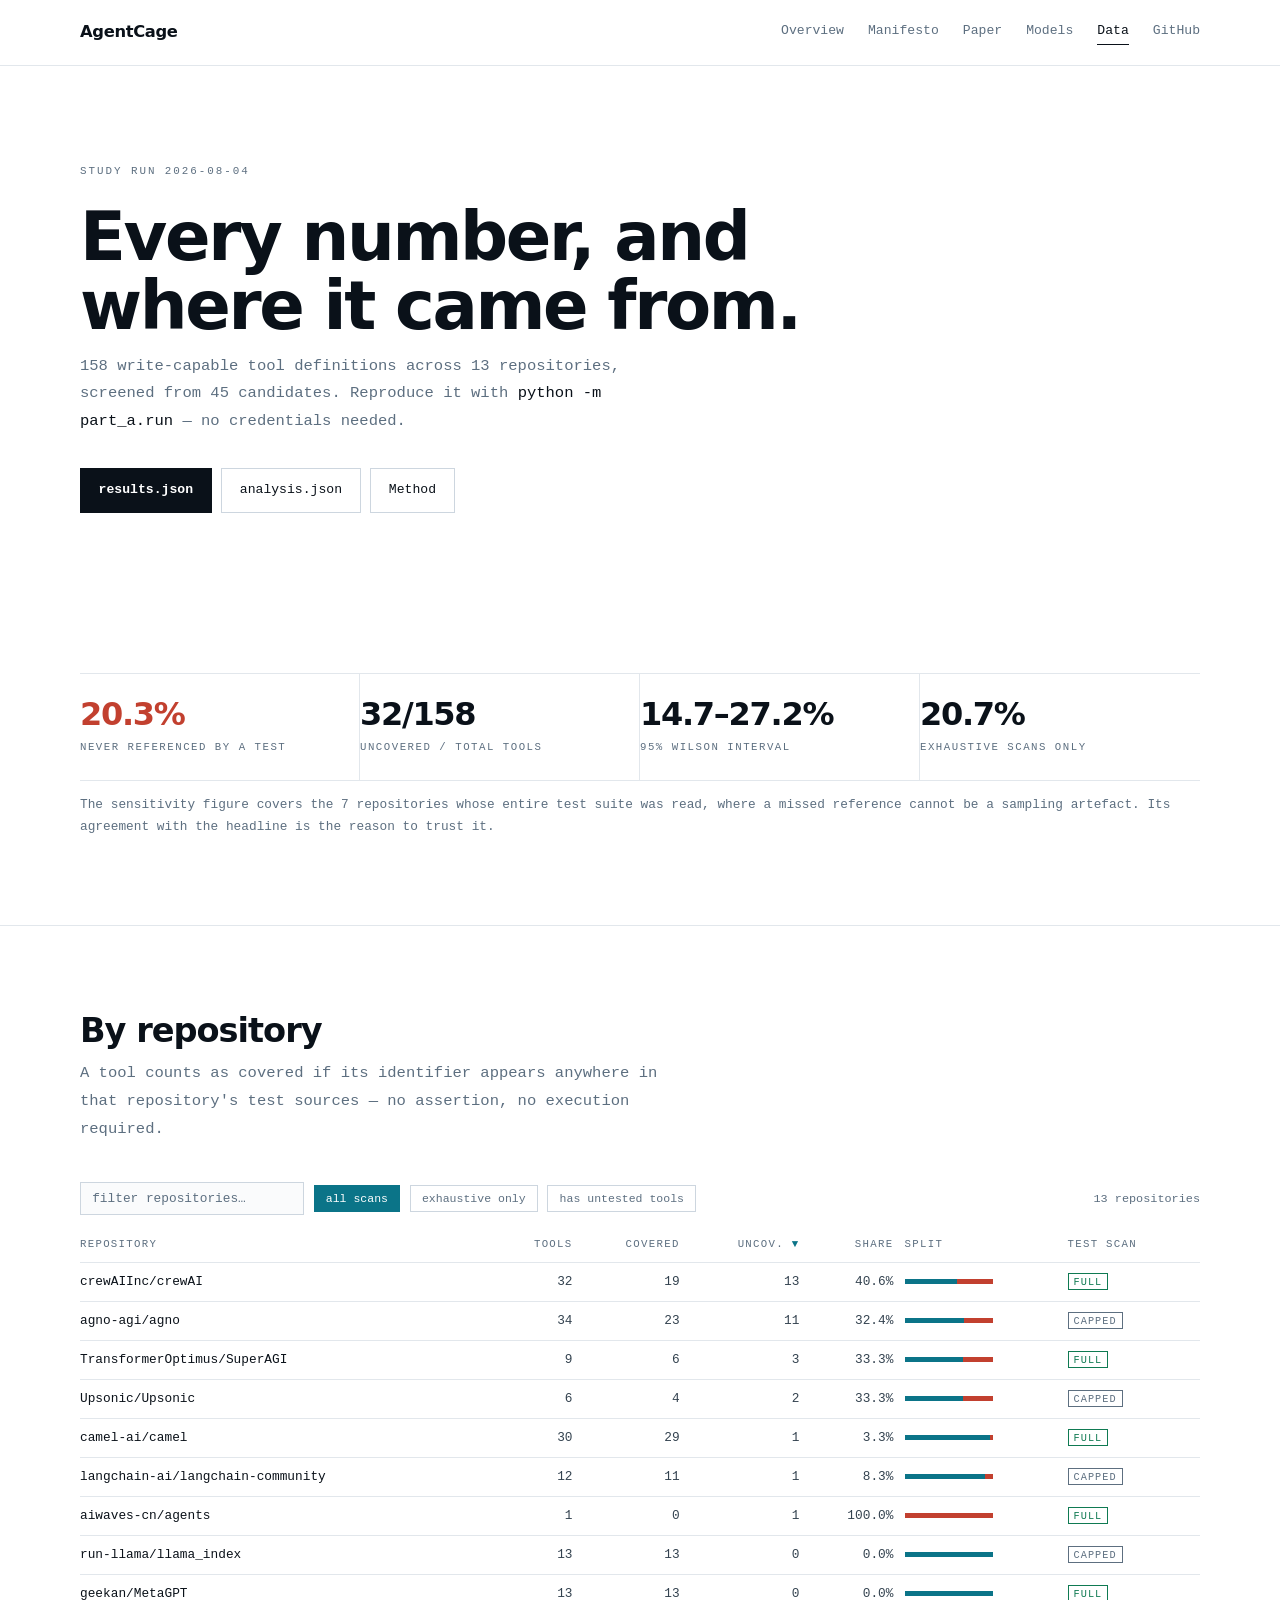
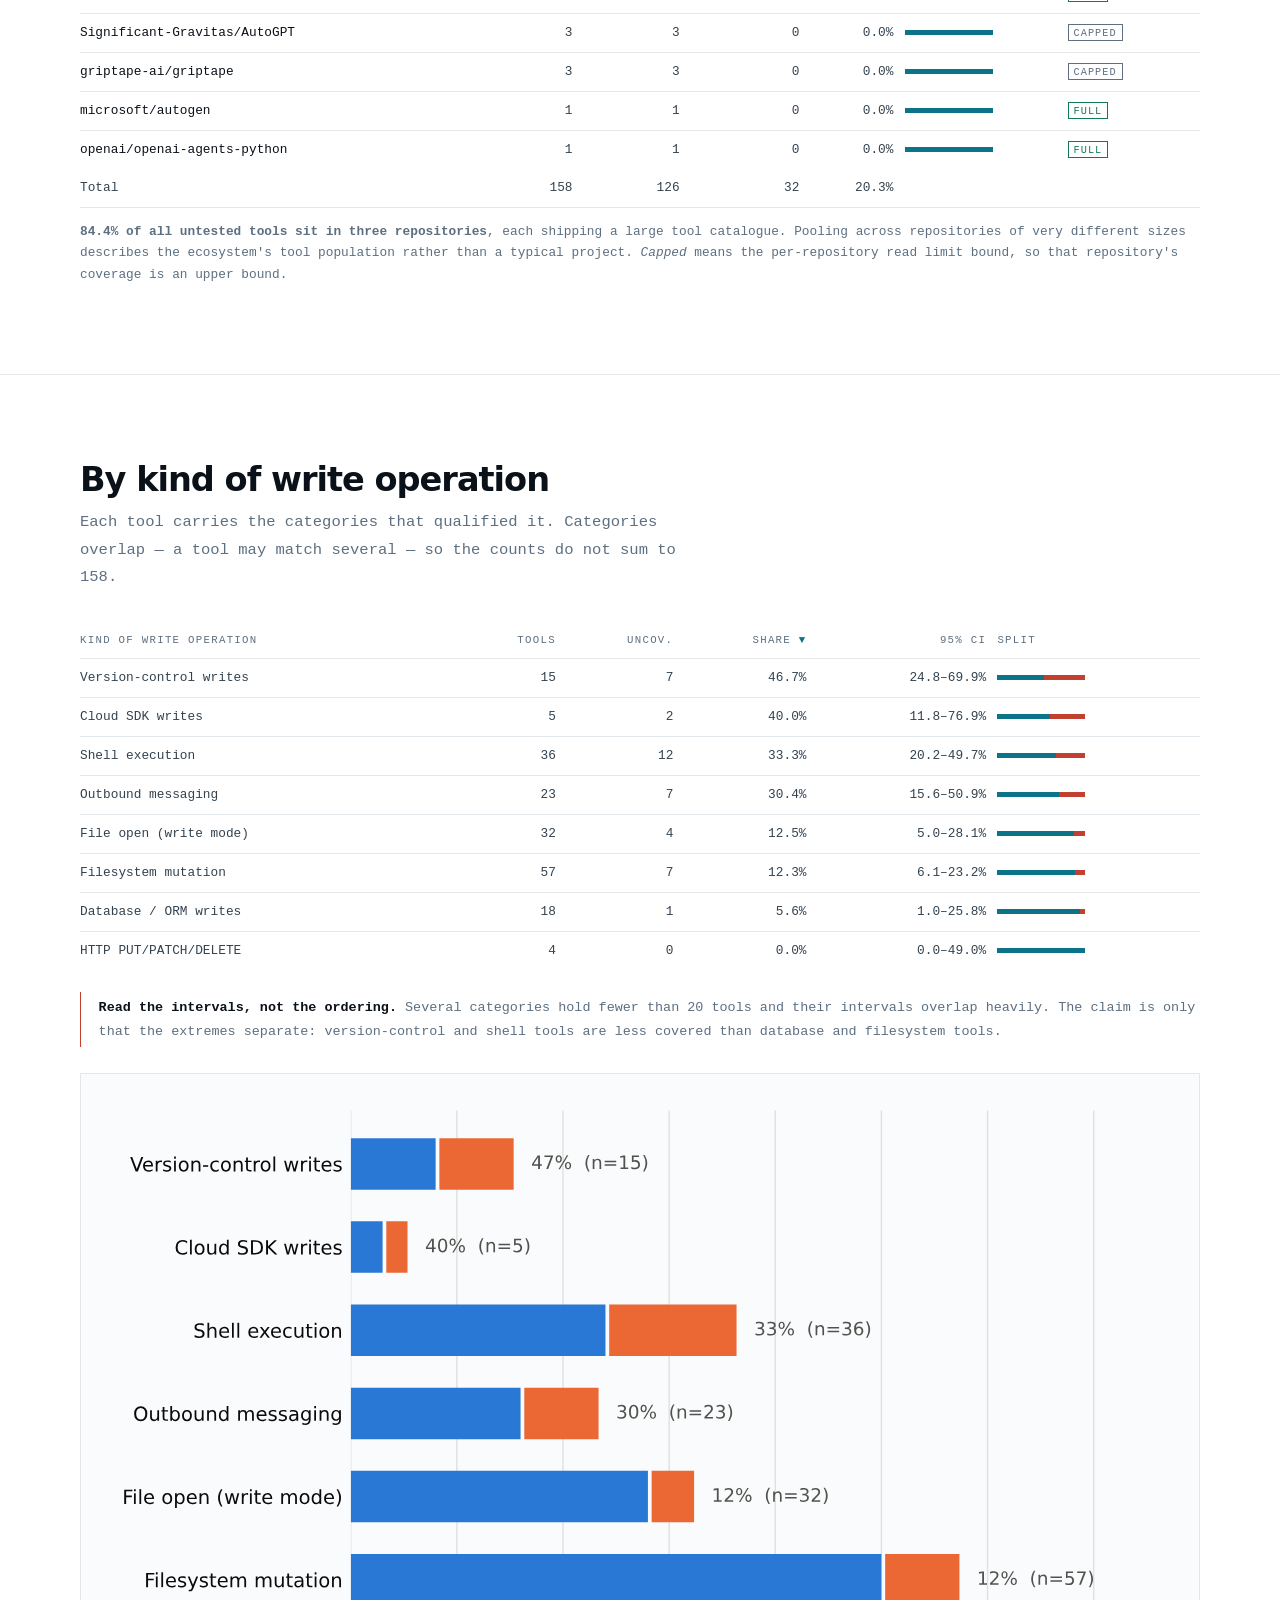
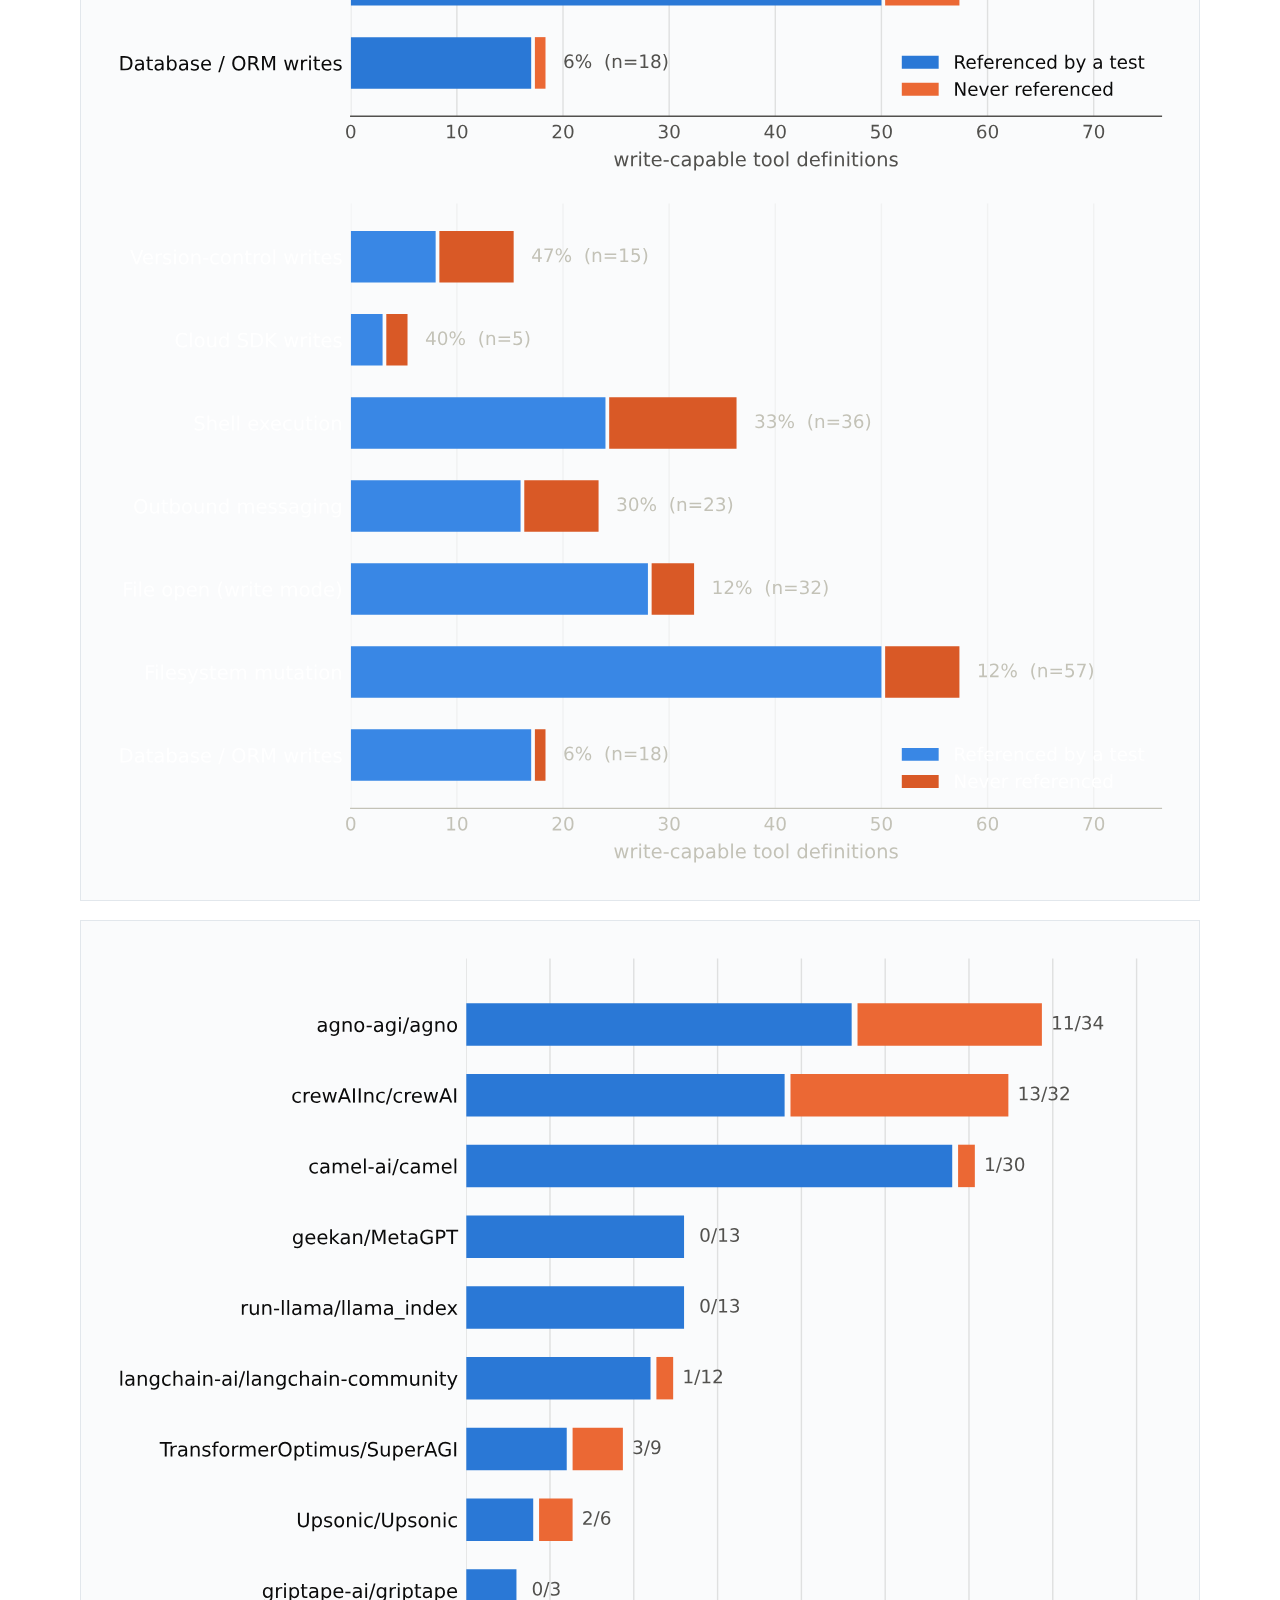
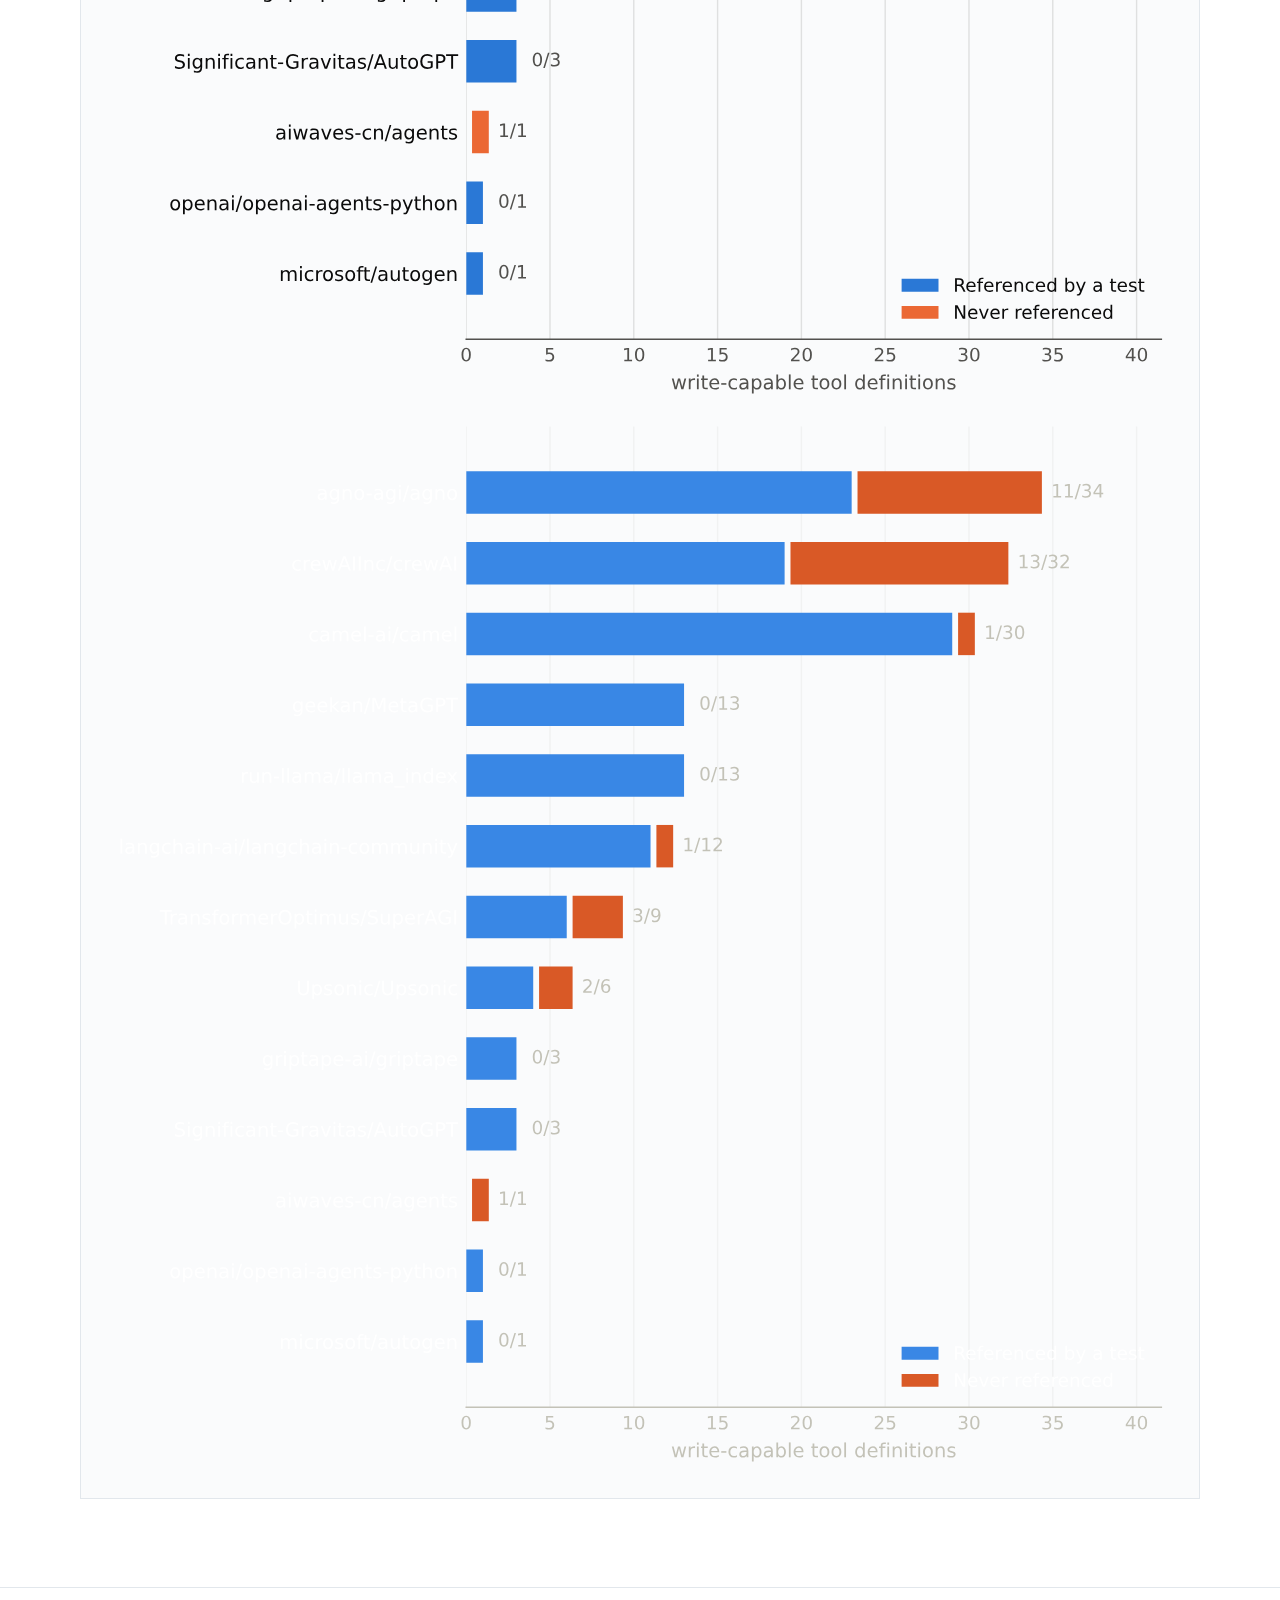
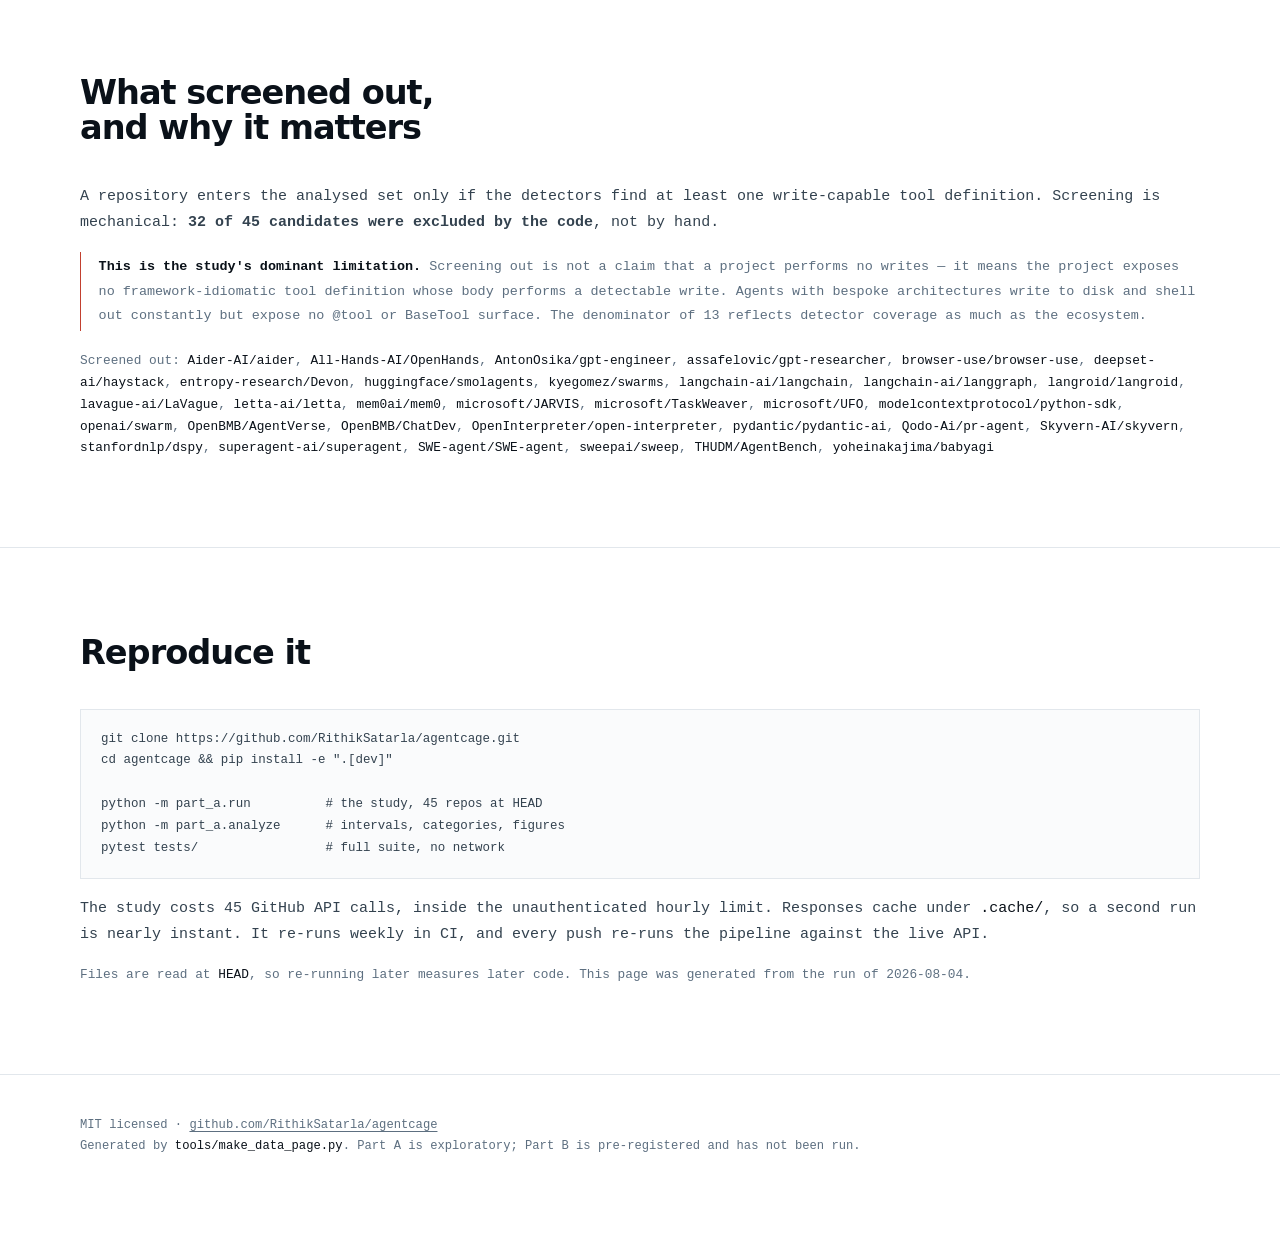
==== commit 7cadd8a9: "Add the manifesto page The argument for why this matters was scattered across captions. It now has o" ====
--- a/website/data.html
+++ b/website/data.html
@@ -16,6 +16,7 @@
   <div class="nav-inner">
     <a class="brand" href="/"><span class="dot"></span>AgentCage</a>
     <a class="link" href="/">Overview</a>
+    <a class="link" href="/manifesto">Manifesto</a>
     <a class="link" href="/paper">Paper</a>
     <a class="link" href="/models">Models</a>
     <a class="link" href="/data" aria-current="page">Data</a>
--- a/website/styles.css
+++ b/website/styles.css
@@ -92,7 +92,11 @@
 h1, h2, h3 { font-family: var(--sans); color: var(--ink); margin: 0 0 .7rem;
   letter-spacing: -.035em; font-weight: 700; line-height: 1.03; text-wrap: balance; }
 h1 { font-size: clamp(2.6rem, 6vw, 4.2rem); }
-h1 .soft { color: var(--accent-soft); }
+h1 .soft {
+  color: var(--accent-soft);
+  transition: opacity .18s ease;
+  display: inline-block; min-width: 4.5ch;
+}
 h2 { font-size: clamp(1.55rem, 3vw, 2.1rem); letter-spacing: -.03em; }
 h3 { font-size: .95rem; letter-spacing: 0; font-family: var(--mono); font-weight: 600; }
 p { margin: 0 0 1.05rem; }
@@ -144,6 +148,96 @@
 .schematic .packet { fill: var(--accent); }
 .schematic .packet.bad { fill: var(--fail); }
 
+/* ---------- without / with demo ---------- */
+.toggle {
+  display: inline-flex; align-items: stretch; border: 1px solid var(--line-2);
+  margin-bottom: 2.2rem;
+}
+.toggle button {
+  font-family: var(--mono); font-size: .8rem; padding: .6rem 1.4rem;
+  background: transparent; border: 0; color: var(--muted); cursor: pointer;
+  transition: background .15s ease, color .15s ease;
+}
+.toggle button:hover { color: var(--ink); }
+.toggle button[aria-pressed="true"] { background: var(--ink); color: var(--bg); font-weight: 600; }
+.toggle .vs {
+  display: flex; align-items: center; padding: 0 .55rem; font-size: .62rem;
+  letter-spacing: .12em; text-transform: uppercase; color: var(--muted);
+  border-left: 1px solid var(--line-2); border-right: 1px solid var(--line-2);
+}
+
+.result {
+  font-family: var(--sans); font-weight: 700; letter-spacing: -.035em; line-height: 1.1;
+  font-size: clamp(1.5rem, 3.4vw, 2.4rem); color: var(--ink); margin: 0 0 2rem;
+}
+.result .out { color: var(--fail); }
+.result .safe { color: var(--pass); }
+
+.panes { display: grid; grid-template-columns: minmax(0,1fr) minmax(0,1fr); gap: 1rem; }
+@media (max-width: 52rem) { .panes { grid-template-columns: 1fr; } }
+
+.term { border: 1px solid var(--line); background: var(--bg-2); display: flex; flex-direction: column; }
+.term-head {
+  display: flex; align-items: center; gap: .5rem; padding: .6rem .9rem;
+  border-bottom: 1px solid var(--line); font-size: .72rem; color: var(--muted);
+}
+.term-head .bulb { width: .42rem; height: .42rem; border-radius: 50%; background: var(--muted); }
+.term-head .bulb.ok { background: var(--pass); }
+.term-head .bulb.bad { background: var(--fail); }
+.term-body {
+  padding: .95rem; font-size: .76rem; line-height: 1.85; min-height: 11rem;
+  white-space: pre-wrap; word-break: break-word;
+}
+.term-body .l { display: block; }
+.term-body .l.ok { color: var(--pass); }
+.term-body .l.bad { color: var(--fail); }
+.term-body .l.dim { color: var(--muted); }
+.term-body .l.hi { color: var(--ink); }
+.term-body .l.rule { color: var(--line-2); }
+
+.steps { border: 1px solid var(--line); background: var(--bg-2); margin-top: 1rem; }
+.steps-head {
+  padding: .6rem .9rem; border-bottom: 1px solid var(--line);
+  font-size: .62rem; letter-spacing: .14em; text-transform: uppercase; color: var(--muted);
+}
+.steps ol { list-style: none; margin: 0; padding: .8rem .9rem; counter-reset: s; }
+.steps li {
+  counter-increment: s; margin: 0; padding: .3rem 0 .3rem 2.4rem; position: relative;
+  font-size: .8rem; color: var(--muted); opacity: 0; transform: translateY(3px);
+  transition: opacity .3s ease, transform .3s ease;
+}
+.steps li.in { opacity: 1; transform: none; }
+/* decimal-leading-zero, not a literal "0" prefix: step 10 must read 10, not 010. */
+.steps li::before {
+  content: counter(s, decimal-leading-zero);
+  position: absolute; left: 0; color: var(--line-2); font-size: .72rem;
+}
+.steps li.punch { color: var(--ink); font-weight: 600; }
+.steps li.verdict {
+  margin-top: .5rem; padding-top: .75rem; border-top: 1px solid var(--line);
+  color: var(--pass); font-weight: 600;
+}
+.steps li.verdict.fail { color: var(--fail); }
+.steps li.verdict::before { content: ""; }
+
+/* ---------- numbered explainer ---------- */
+.explain { display: grid; grid-template-columns: repeat(auto-fit, minmax(15rem, 1fr)); gap: 1px;
+  background: var(--line); border: 1px solid var(--line); }
+.explain > div { background: var(--bg); padding: 1.4rem 1.3rem; }
+.explain .num {
+  font-family: var(--sans); font-size: 1.5rem; font-weight: 700; letter-spacing: -.04em;
+  color: var(--line-2); line-height: 1; margin-bottom: .7rem;
+}
+.explain h3 { margin-bottom: .5rem; }
+.explain p { font-size: .82rem; color: var(--muted); margin: 0 0 .9rem; line-height: 1.75; }
+.explain .wire {
+  display: block; font-size: .72rem; color: var(--accent); background: var(--bg-2);
+  border: 1px solid var(--line); padding: .5rem .6rem; overflow-x: auto; white-space: pre;
+}
+@media (prefers-reduced-motion: reduce) {
+  .steps li { opacity: 1; transform: none; transition: none; }
+}
+
 /* ---------- panels / tables ---------- */
 .panel { border: 1px solid var(--line); background: var(--bg-2); }
 .panel-head {
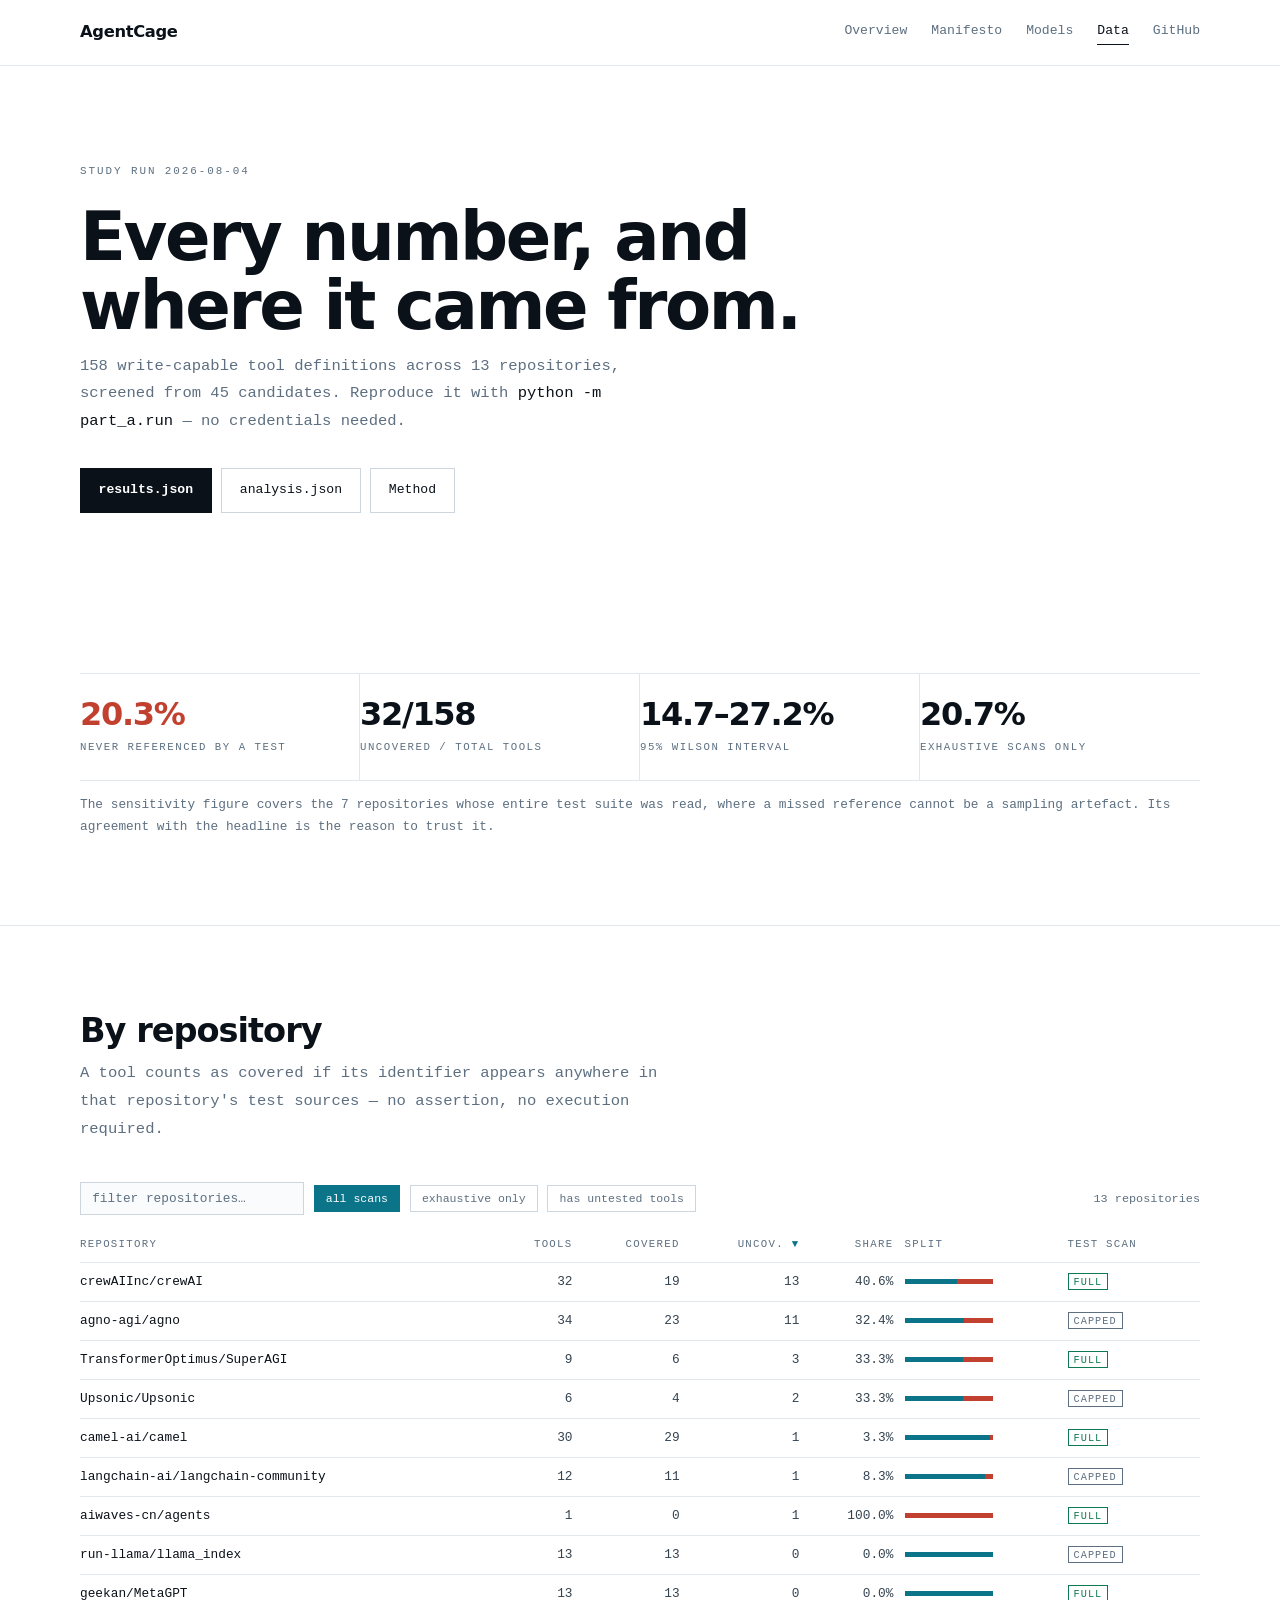
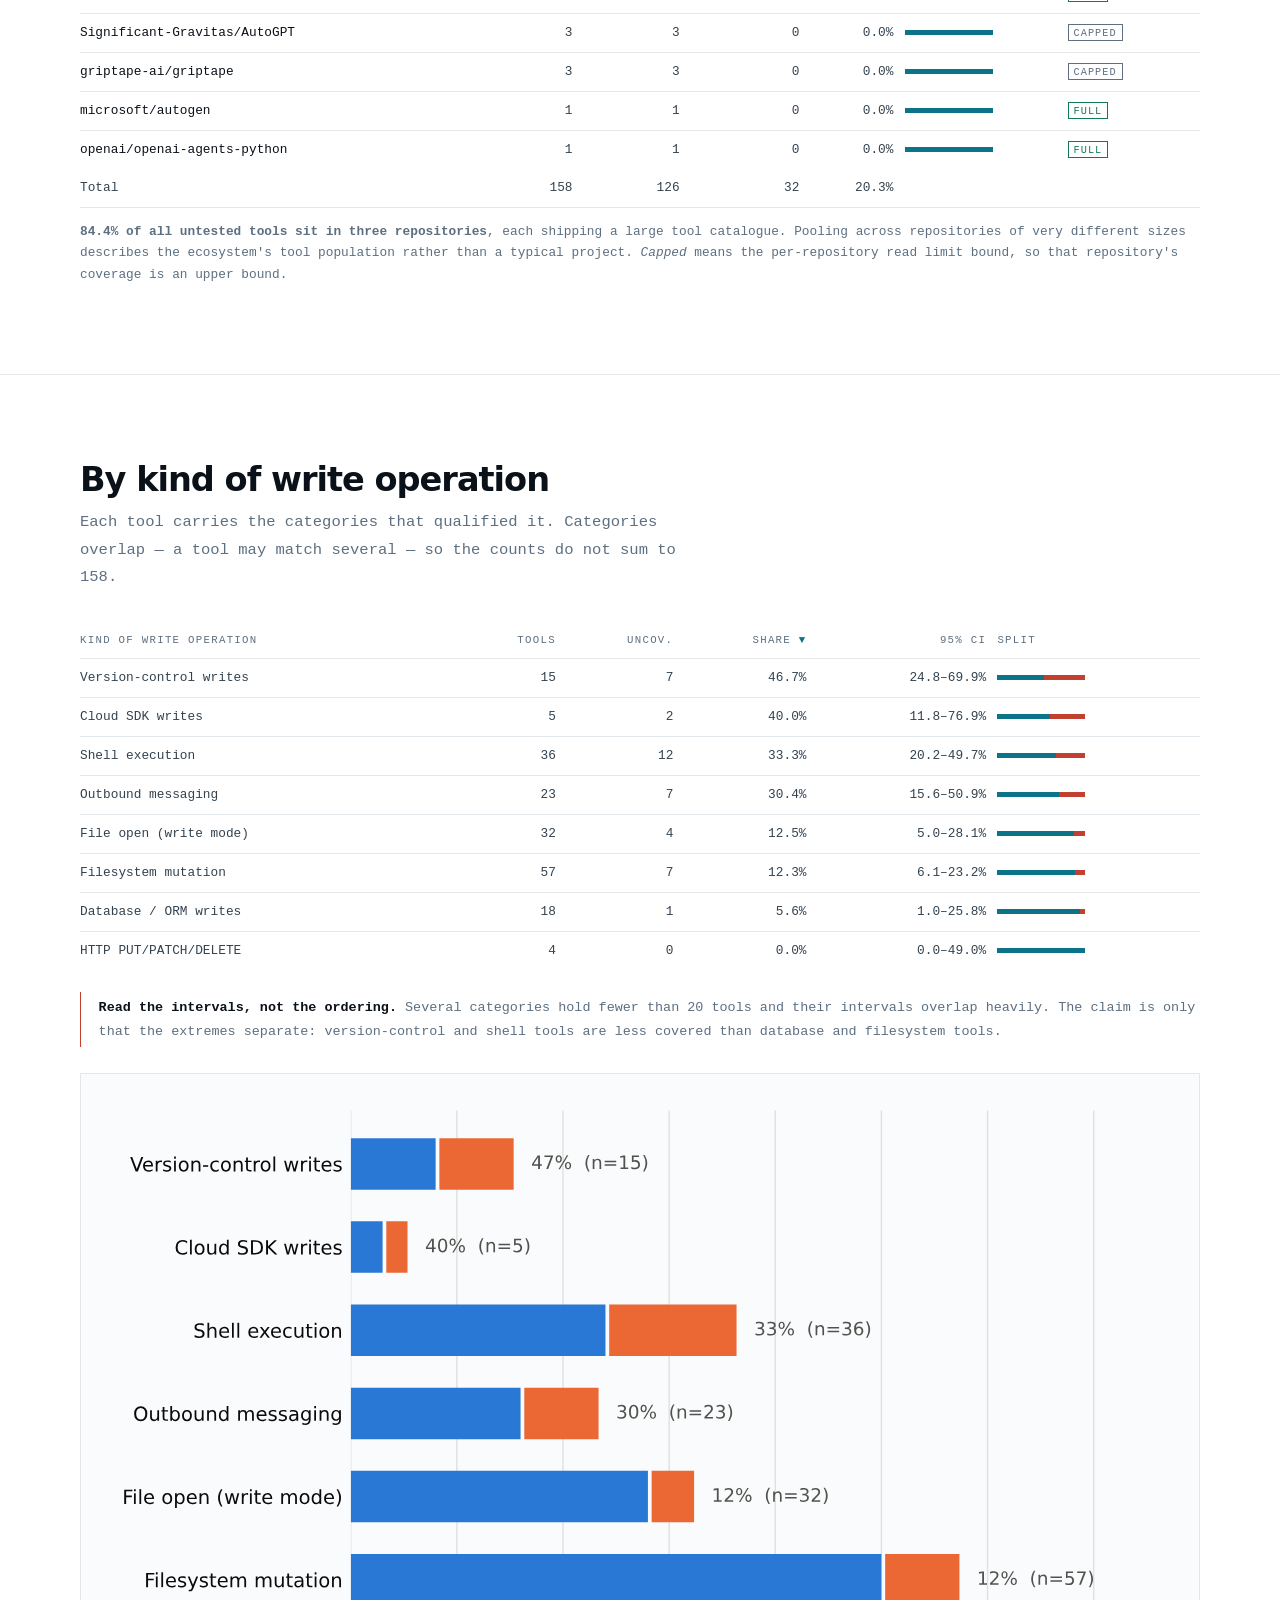
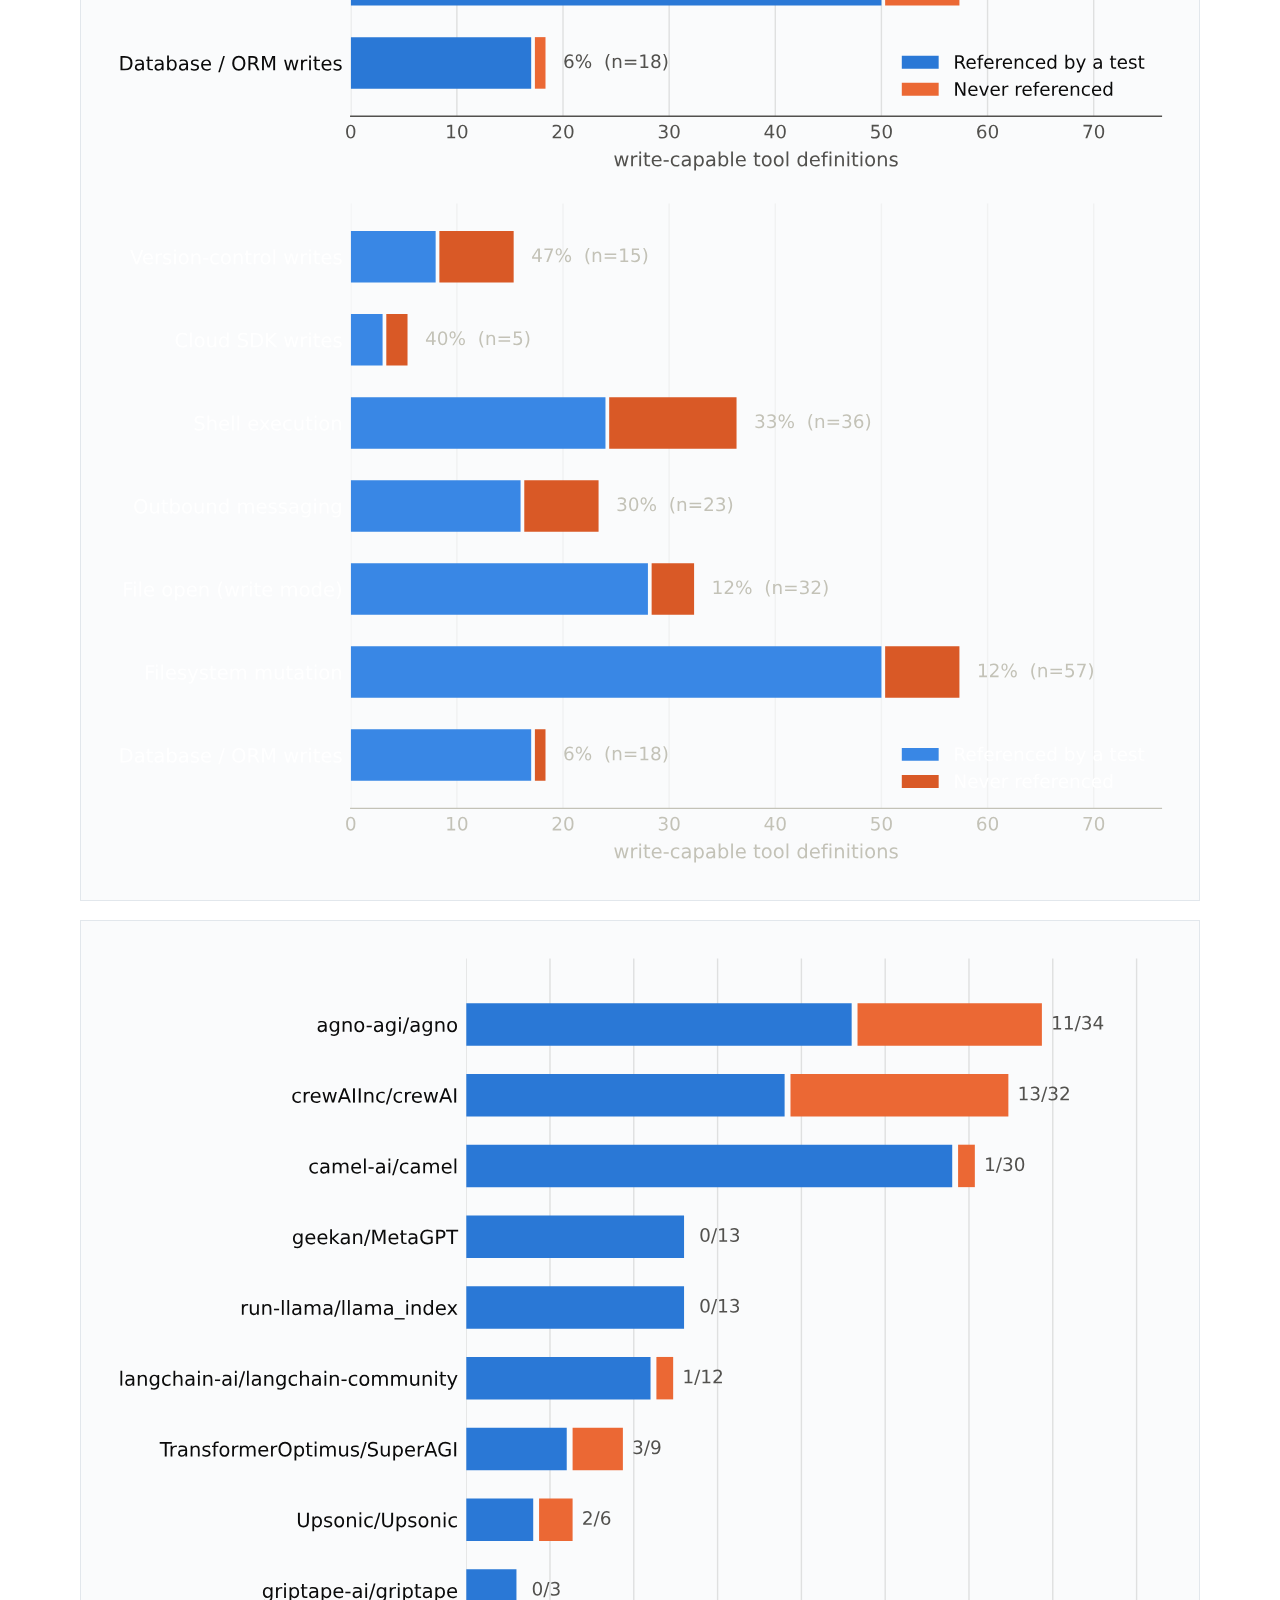
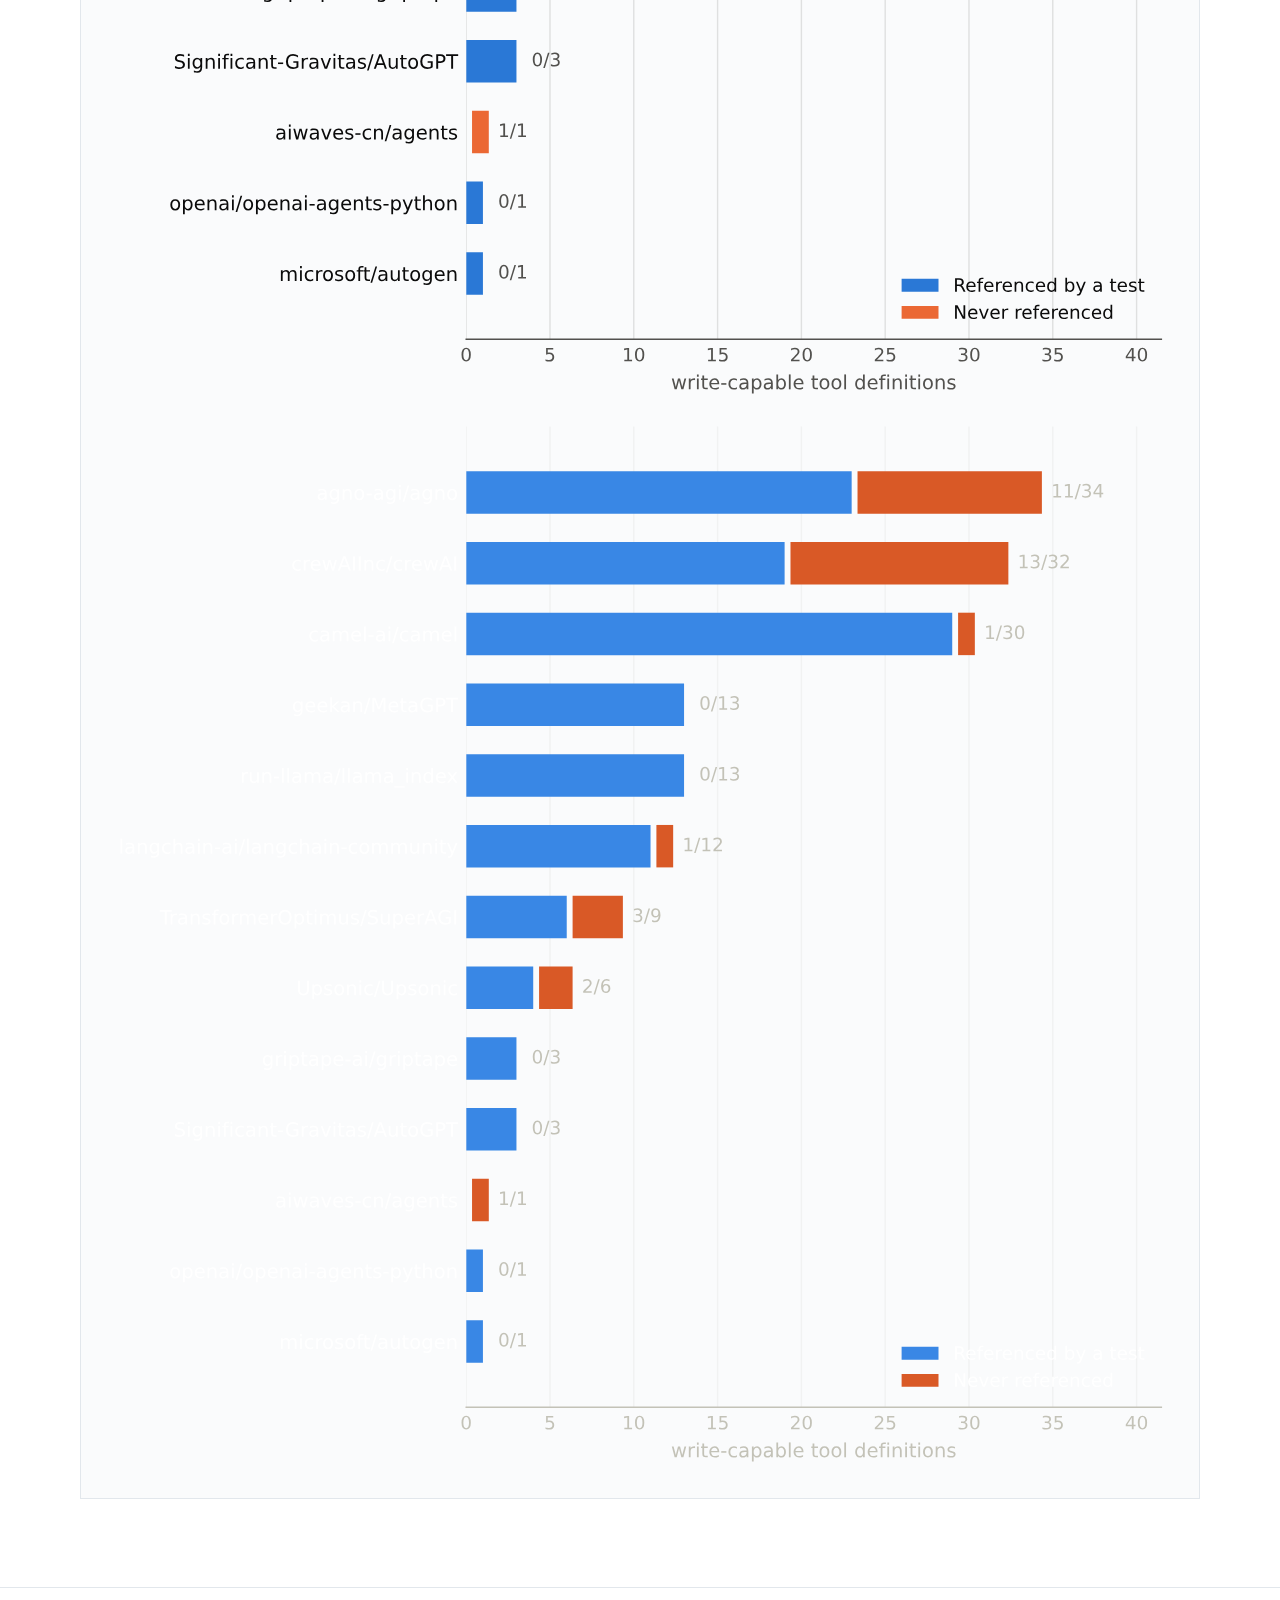
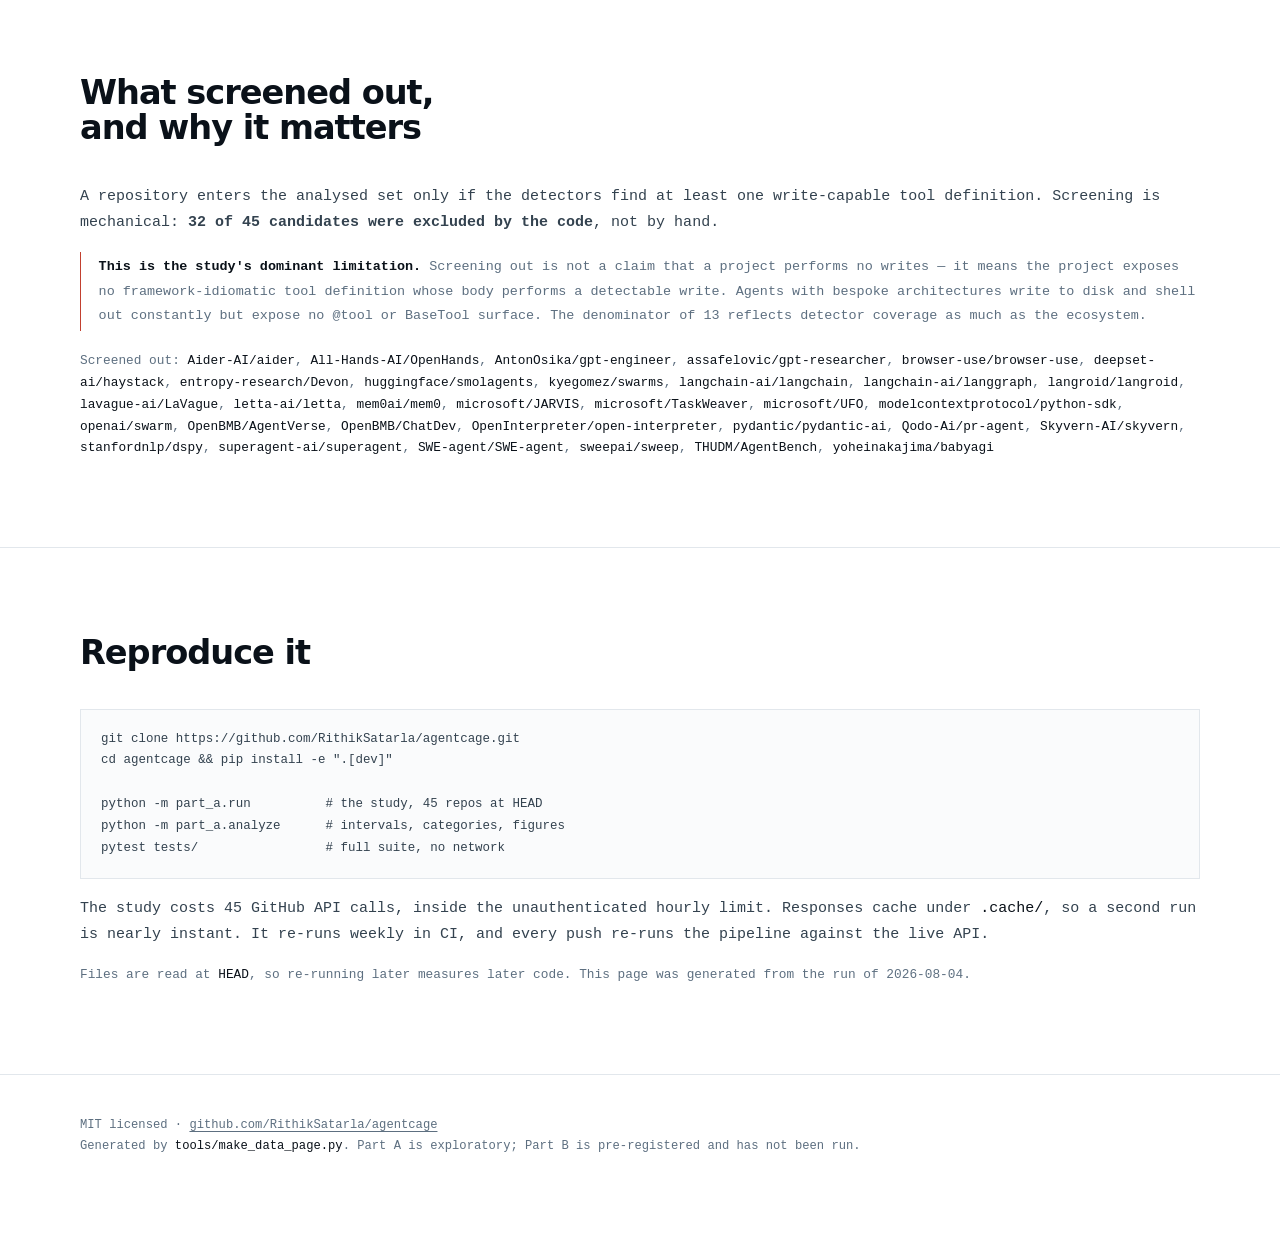
==== commit e7c8c371: "Rebuild the landing page around the code, and drop the paper page Layout changed as asked: the overs" ====
--- a/website/data.html
+++ b/website/data.html
@@ -17,7 +17,6 @@
     <a class="brand" href="/"><span class="dot"></span>AgentCage</a>
     <a class="link" href="/">Overview</a>
     <a class="link" href="/manifesto">Manifesto</a>
-    <a class="link" href="/paper">Paper</a>
     <a class="link" href="/models">Models</a>
     <a class="link" href="/data" aria-current="page">Data</a>
     <a class="link" href="https://github.com/RithikSatarla/agentcage">GitHub</a>
--- a/website/styles.css
+++ b/website/styles.css
@@ -194,6 +194,30 @@
 .term-body .l.dim { color: var(--muted); }
 .term-body .l.hi { color: var(--ink); }
 .term-body .l.rule { color: var(--line-2); }
+.term-body .l.add { color: var(--pass); }
+.term-body .l.add::before { content: "+ "; opacity: .55; }
+.term-body .l.del { color: var(--fail); text-decoration: line-through;
+  text-decoration-color: color-mix(in srgb, var(--fail) 45%, transparent); }
+.term-body .l.del::before { content: "- "; opacity: .55; }
+
+/* ---------- install pill ---------- */
+.install {
+  display: inline-flex; align-items: stretch; border: 1px solid var(--line-2);
+  background: var(--bg-2); max-width: 100%;
+}
+.install code {
+  padding: .68rem 1rem; font-size: .82rem; color: var(--ink); white-space: nowrap;
+  overflow-x: auto;
+}
+.install code .sigil { color: var(--muted); margin-right: .55rem; }
+.install button {
+  font-family: var(--mono); font-size: .7rem; letter-spacing: .1em; text-transform: uppercase;
+  padding: 0 .95rem; border: 0; border-left: 1px solid var(--line-2);
+  background: transparent; color: var(--muted); cursor: pointer; white-space: nowrap;
+  transition: color .15s ease, background .15s ease;
+}
+.install button:hover { color: var(--ink); }
+.install button.done { color: var(--accent-ink); background: var(--pass); }
 
 .steps { border: 1px solid var(--line); background: var(--bg-2); margin-top: 1rem; }
 .steps-head {
@@ -219,6 +243,31 @@
 }
 .steps li.verdict.fail { color: var(--fail); }
 .steps li.verdict::before { content: ""; }
+
+/* ---------- compact hero ---------- */
+.hero-compact { padding: 3.5rem 0 2.5rem; }
+.hero-compact h1 {
+  font-size: clamp(1.7rem, 3.4vw, 2.5rem); line-height: 1.15; max-width: 26ch;
+  margin-bottom: .9rem;
+}
+.hero-compact .lede { max-width: 46ch; margin-bottom: 1.6rem; }
+.hero-compact .actions { margin-top: 0; }
+
+/* ---------- how-you-use-it steps ---------- */
+.usage { display: grid; grid-template-columns: repeat(auto-fit, minmax(17rem, 1fr)); gap: 1rem; }
+.use {
+  border: 1px solid var(--line); background: var(--bg-2); padding: 1.1rem 1.15rem;
+  display: flex; flex-direction: column;
+}
+.use .n {
+  font-size: .64rem; letter-spacing: .16em; text-transform: uppercase;
+  color: var(--muted); margin-bottom: .6rem;
+}
+.use h3 { margin-bottom: .5rem; }
+.use p { font-size: .8rem; color: var(--muted); margin: 0 0 .9rem; line-height: 1.7; }
+.use pre { margin: auto 0 0; font-size: .72rem; padding: .75rem .85rem; }
+.use .add { color: var(--pass); }
+.use .del { color: var(--fail); }
 
 /* ---------- numbered explainer ---------- */
 .explain { display: grid; grid-template-columns: repeat(auto-fit, minmax(15rem, 1fr)); gap: 1px;
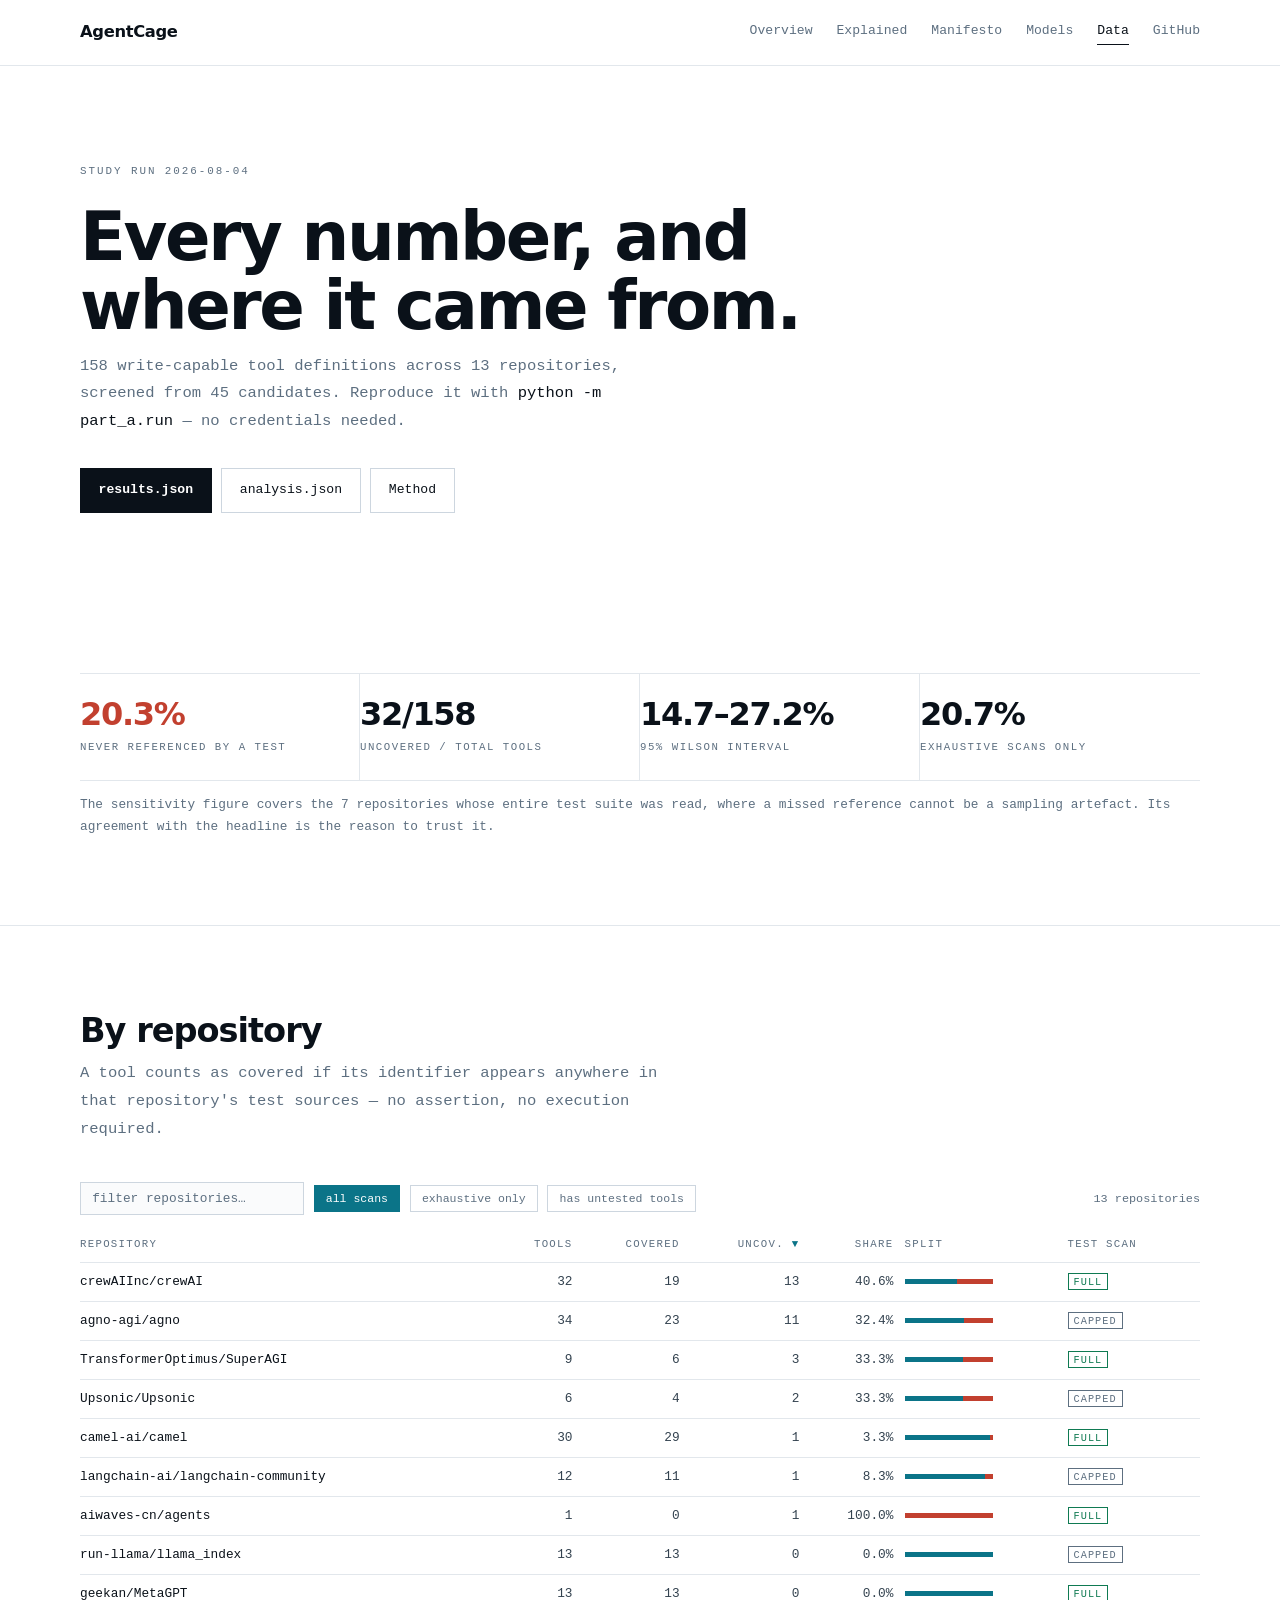
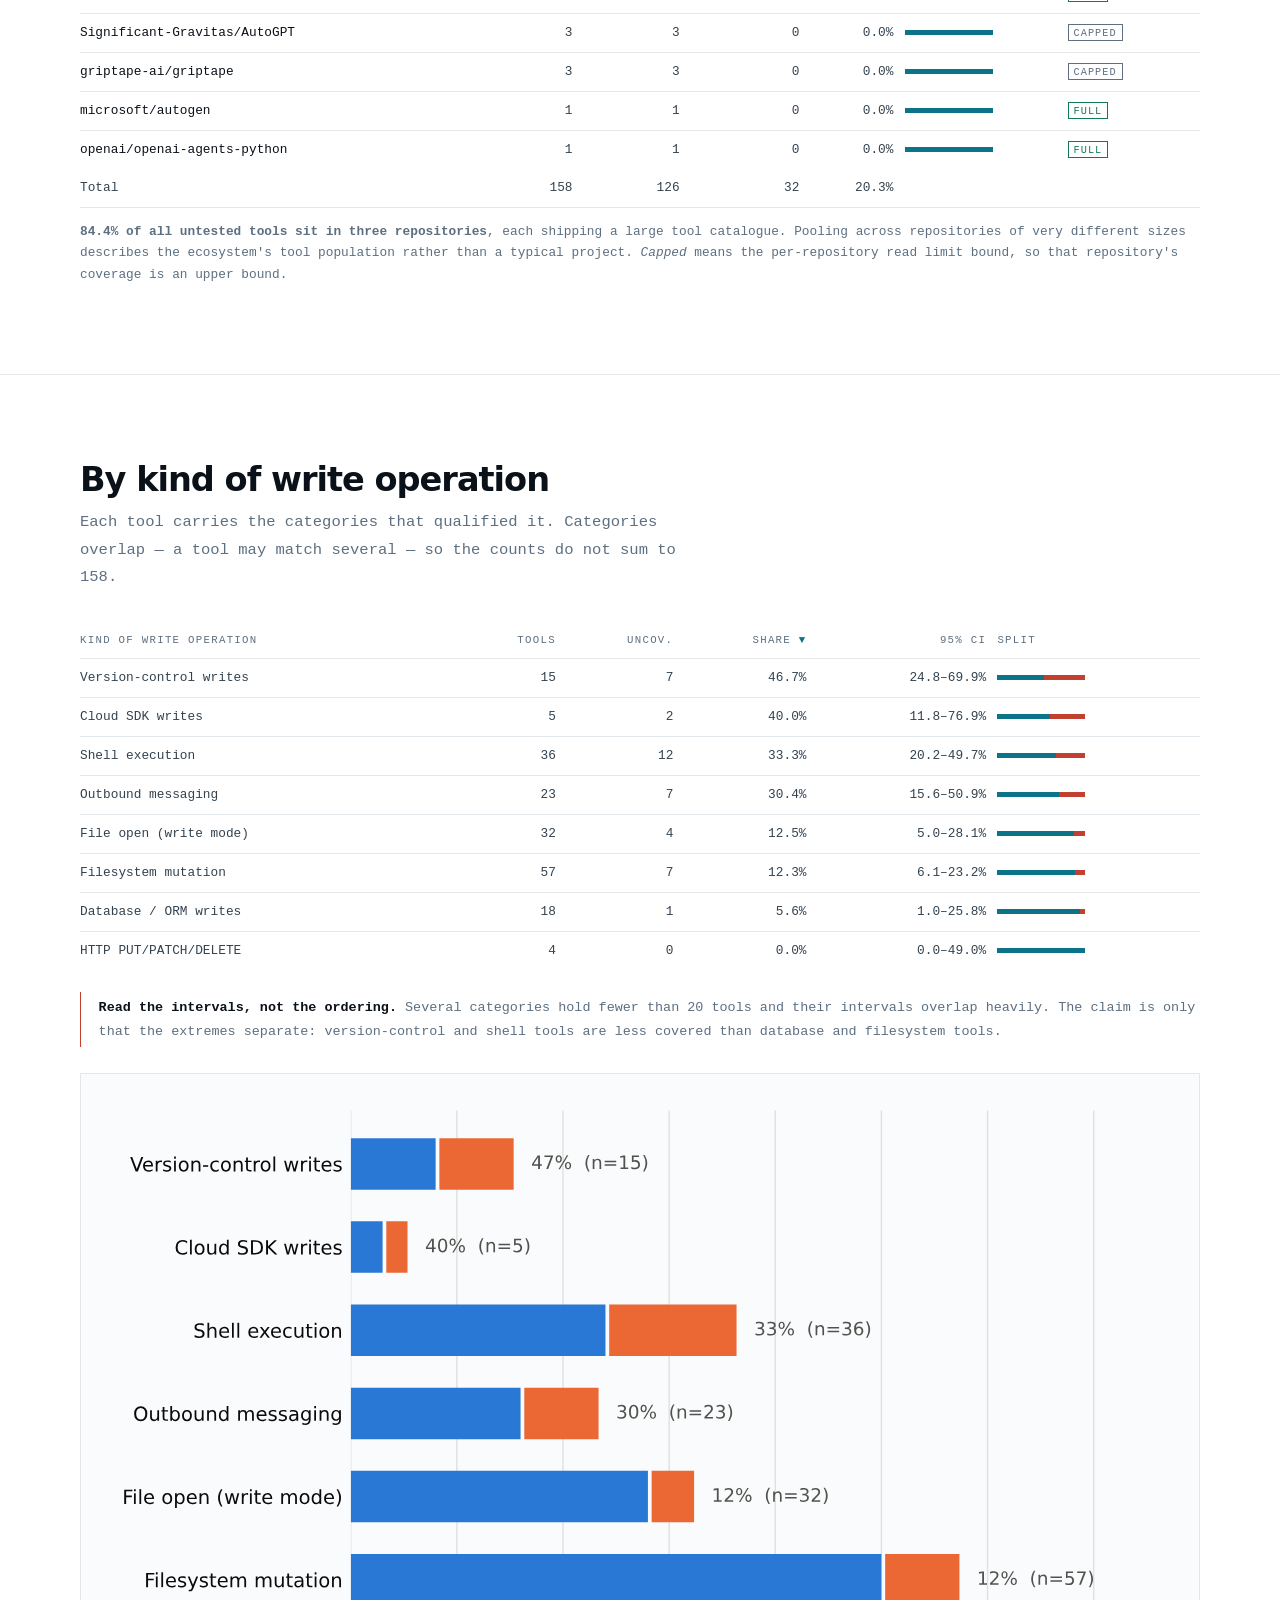
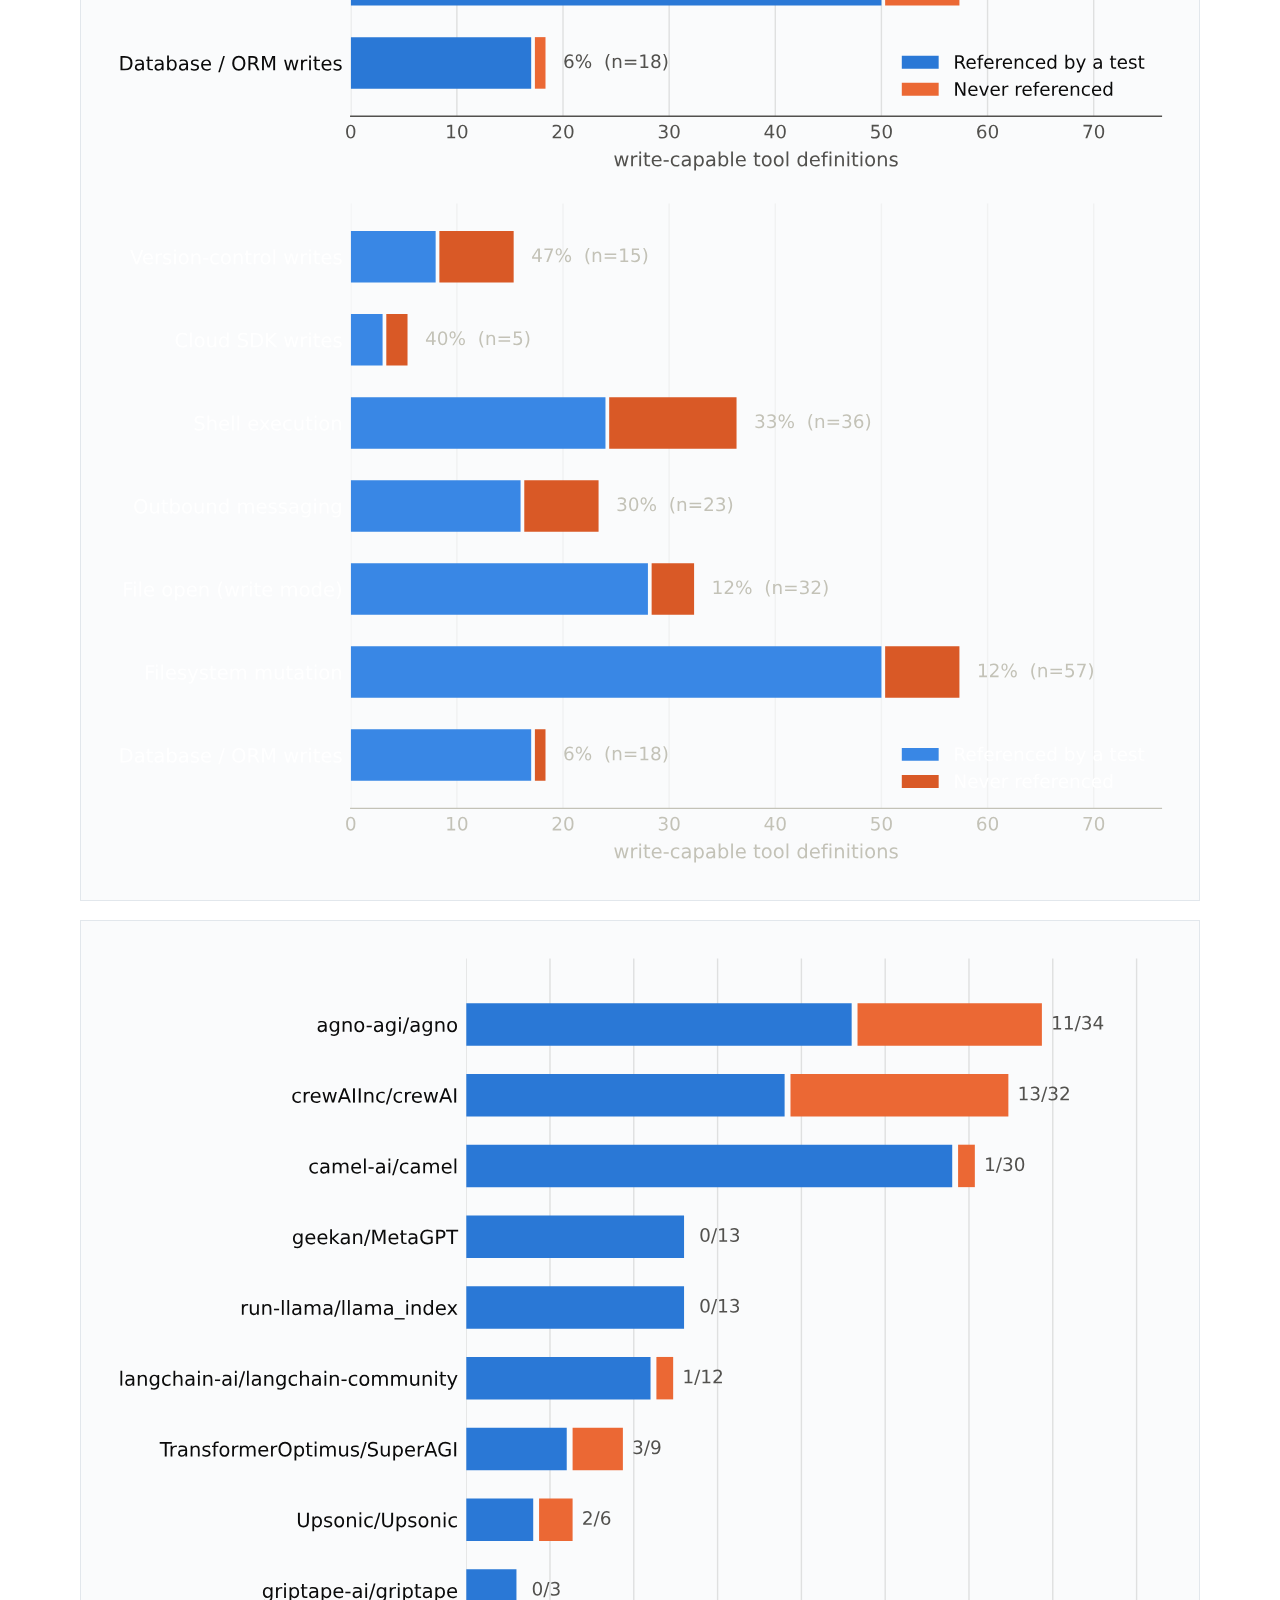
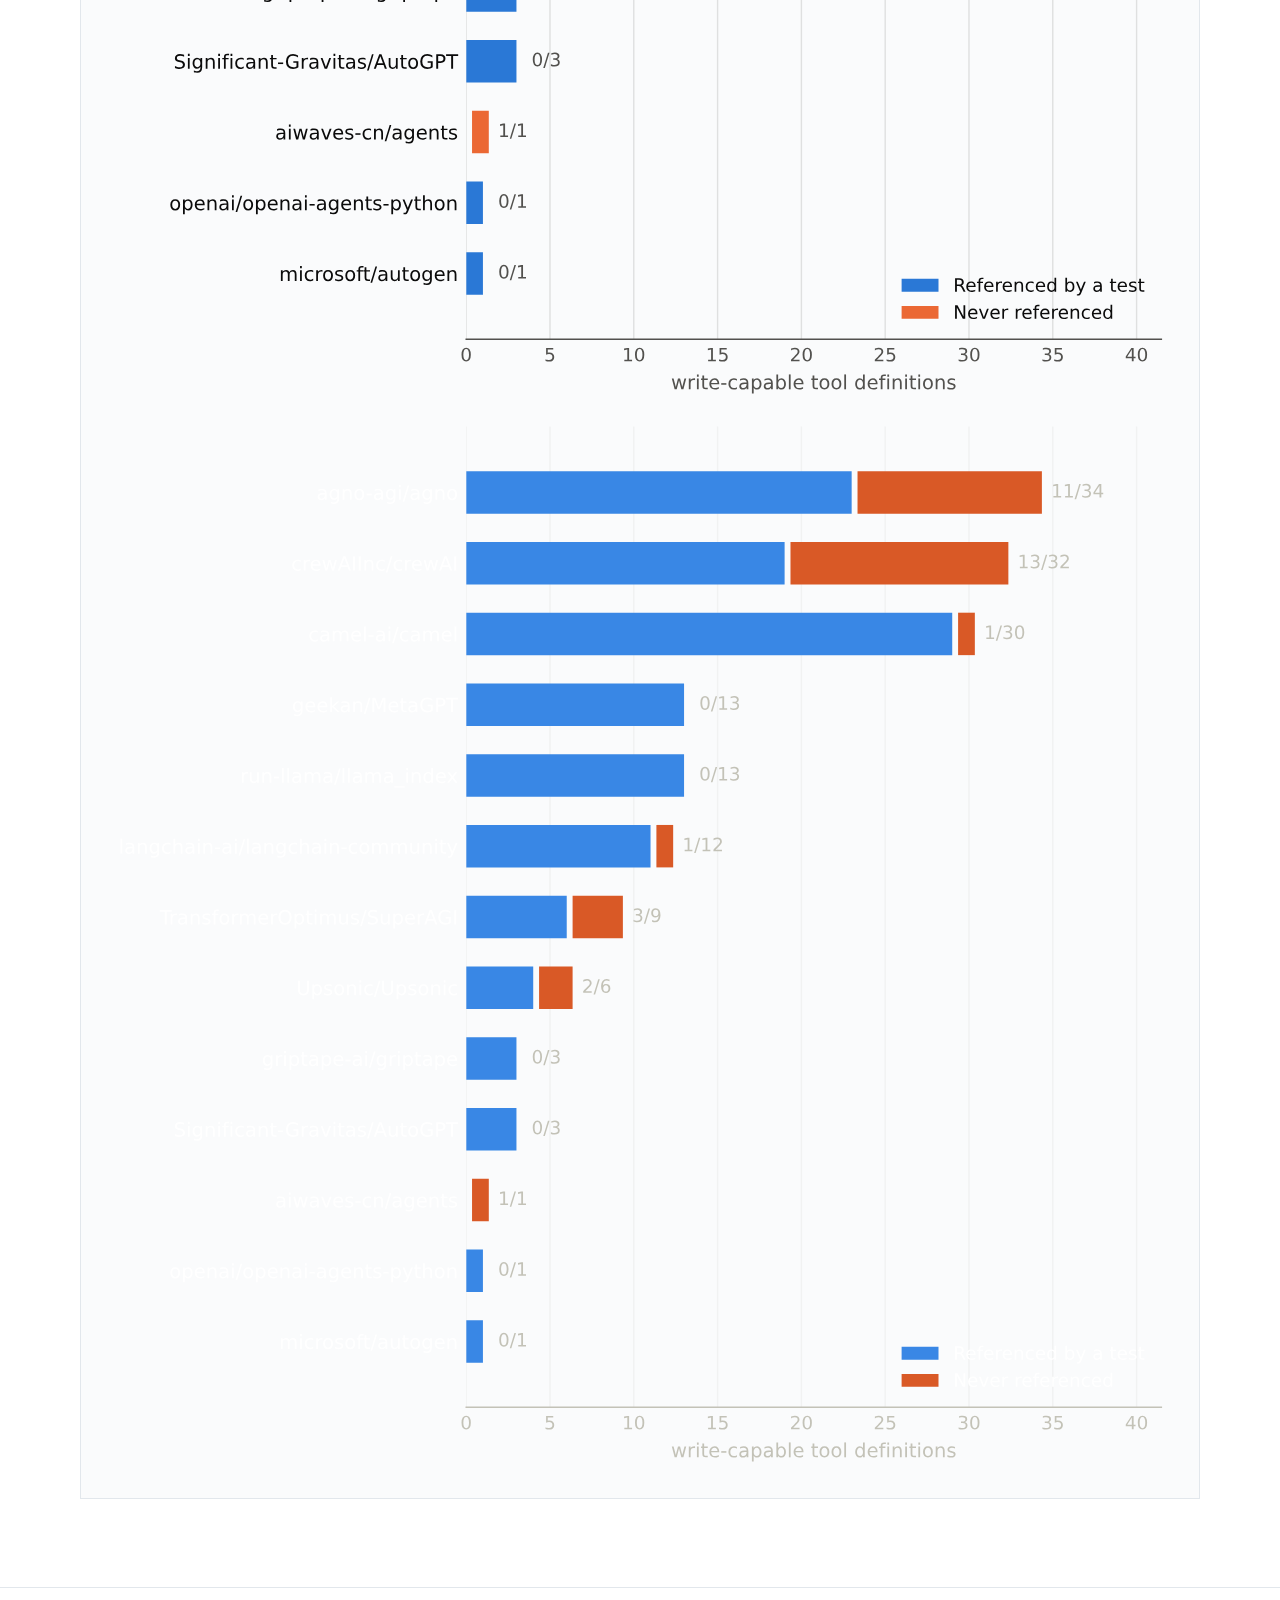
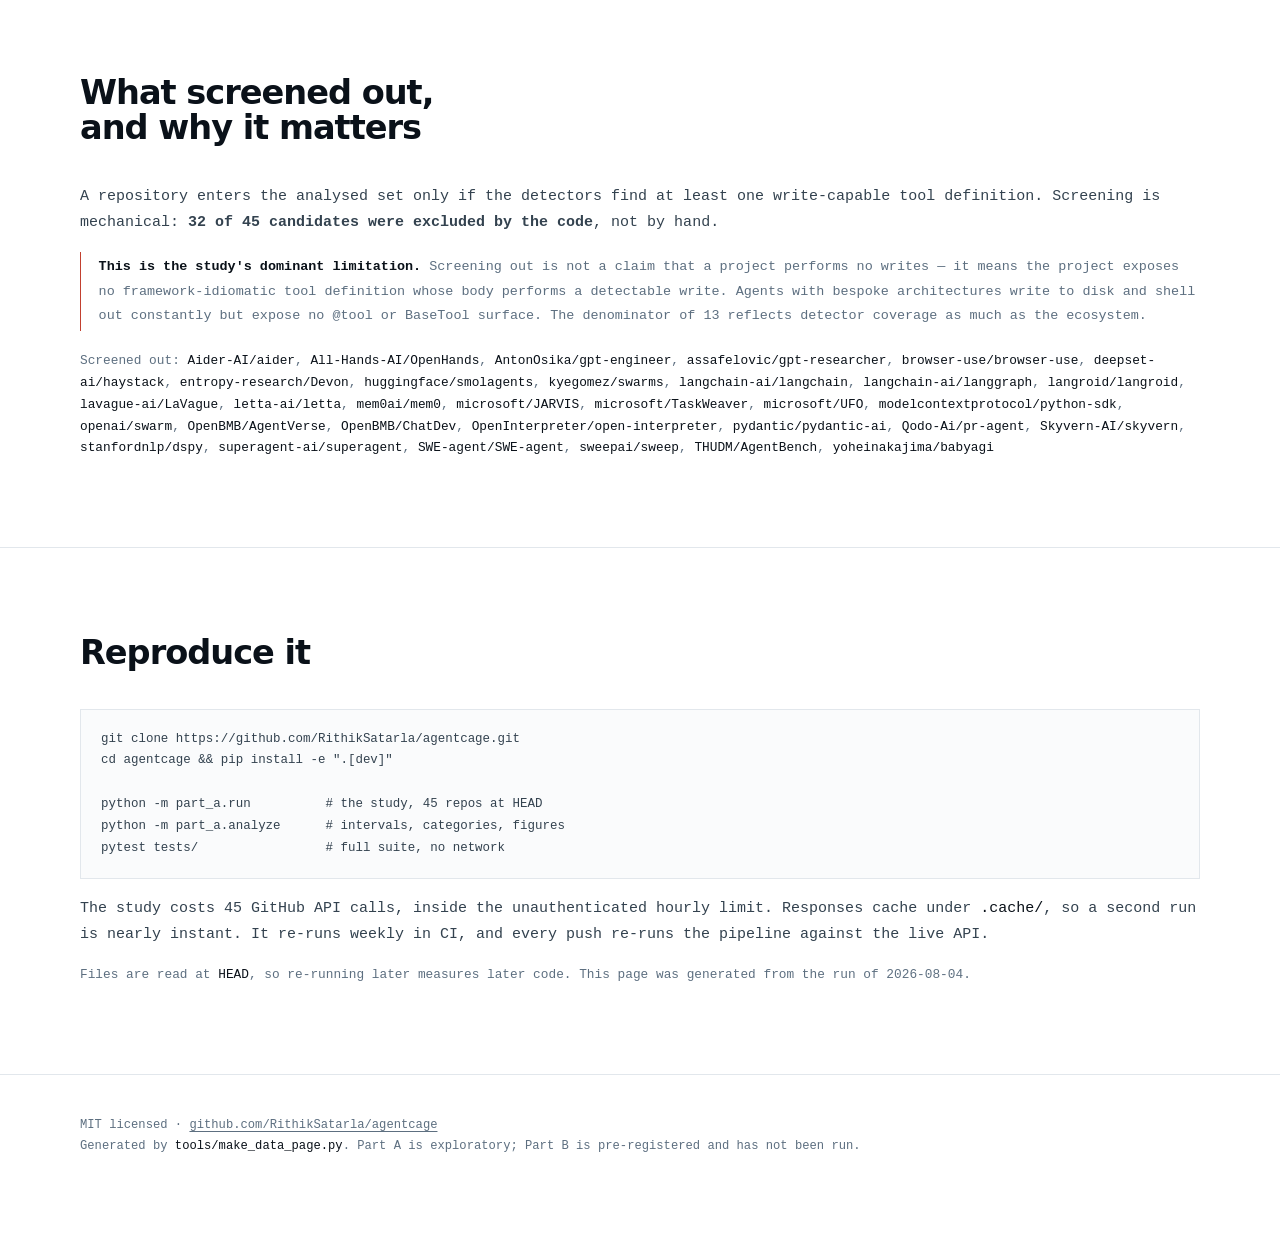
==== commit 831322e7: "Add the explanation page, an interactive demo and a waiting list Three things, all built from data t" ====
--- a/website/data.html
+++ b/website/data.html
@@ -16,6 +16,7 @@
   <div class="nav-inner">
     <a class="brand" href="/"><span class="dot"></span>AgentCage</a>
     <a class="link" href="/">Overview</a>
+    <a class="link" href="/explained">Explained</a>
     <a class="link" href="/manifesto">Manifesto</a>
     <a class="link" href="/models">Models</a>
     <a class="link" href="/data" aria-current="page">Data</a>
--- a/website/styles.css
+++ b/website/styles.css
@@ -269,6 +269,34 @@
 .use .add { color: var(--pass); }
 .use .del { color: var(--fail); }
 
+/* ---------- disclosure ---------- */
+details.more { border-top: 1px solid var(--line); margin-top: 1.4rem; }
+details.more + details.more { margin-top: 0; }
+details.more > summary {
+  list-style: none; cursor: pointer; padding: 1rem 0;
+  display: flex; align-items: center; gap: .7rem;
+  font-size: .82rem; color: var(--muted);
+}
+details.more > summary::-webkit-details-marker { display: none; }
+details.more > summary::before {
+  content: "+"; width: 1.1rem; height: 1.1rem; flex: 0 0 auto;
+  border: 1px solid var(--line-2); display: grid; place-items: center;
+  font-size: .8rem; line-height: 1; color: var(--muted);
+}
+details.more[open] > summary::before { content: "\2212"; }
+details.more > summary:hover { color: var(--ink); }
+details.more > summary:hover::before { border-color: var(--accent); color: var(--accent); }
+details.more > summary .n { margin-left: auto; font-size: .72rem; color: var(--line-2); }
+details.more > .inner { padding: 0 0 1.8rem; }
+
+/* ---------- takeaway ---------- */
+.takeaway {
+  font-family: var(--sans); font-weight: 700; letter-spacing: -.025em;
+  font-size: clamp(1.1rem, 2vw, 1.4rem); color: var(--ink); line-height: 1.3;
+  margin: 1.4rem 0 .5rem; max-width: 34ch;
+}
+.takeaway .hot { color: var(--fail); }
+
 /* ---------- numbered explainer ---------- */
 .explain { display: grid; grid-template-columns: repeat(auto-fit, minmax(15rem, 1fr)); gap: 1px;
   background: var(--line); border: 1px solid var(--line); }
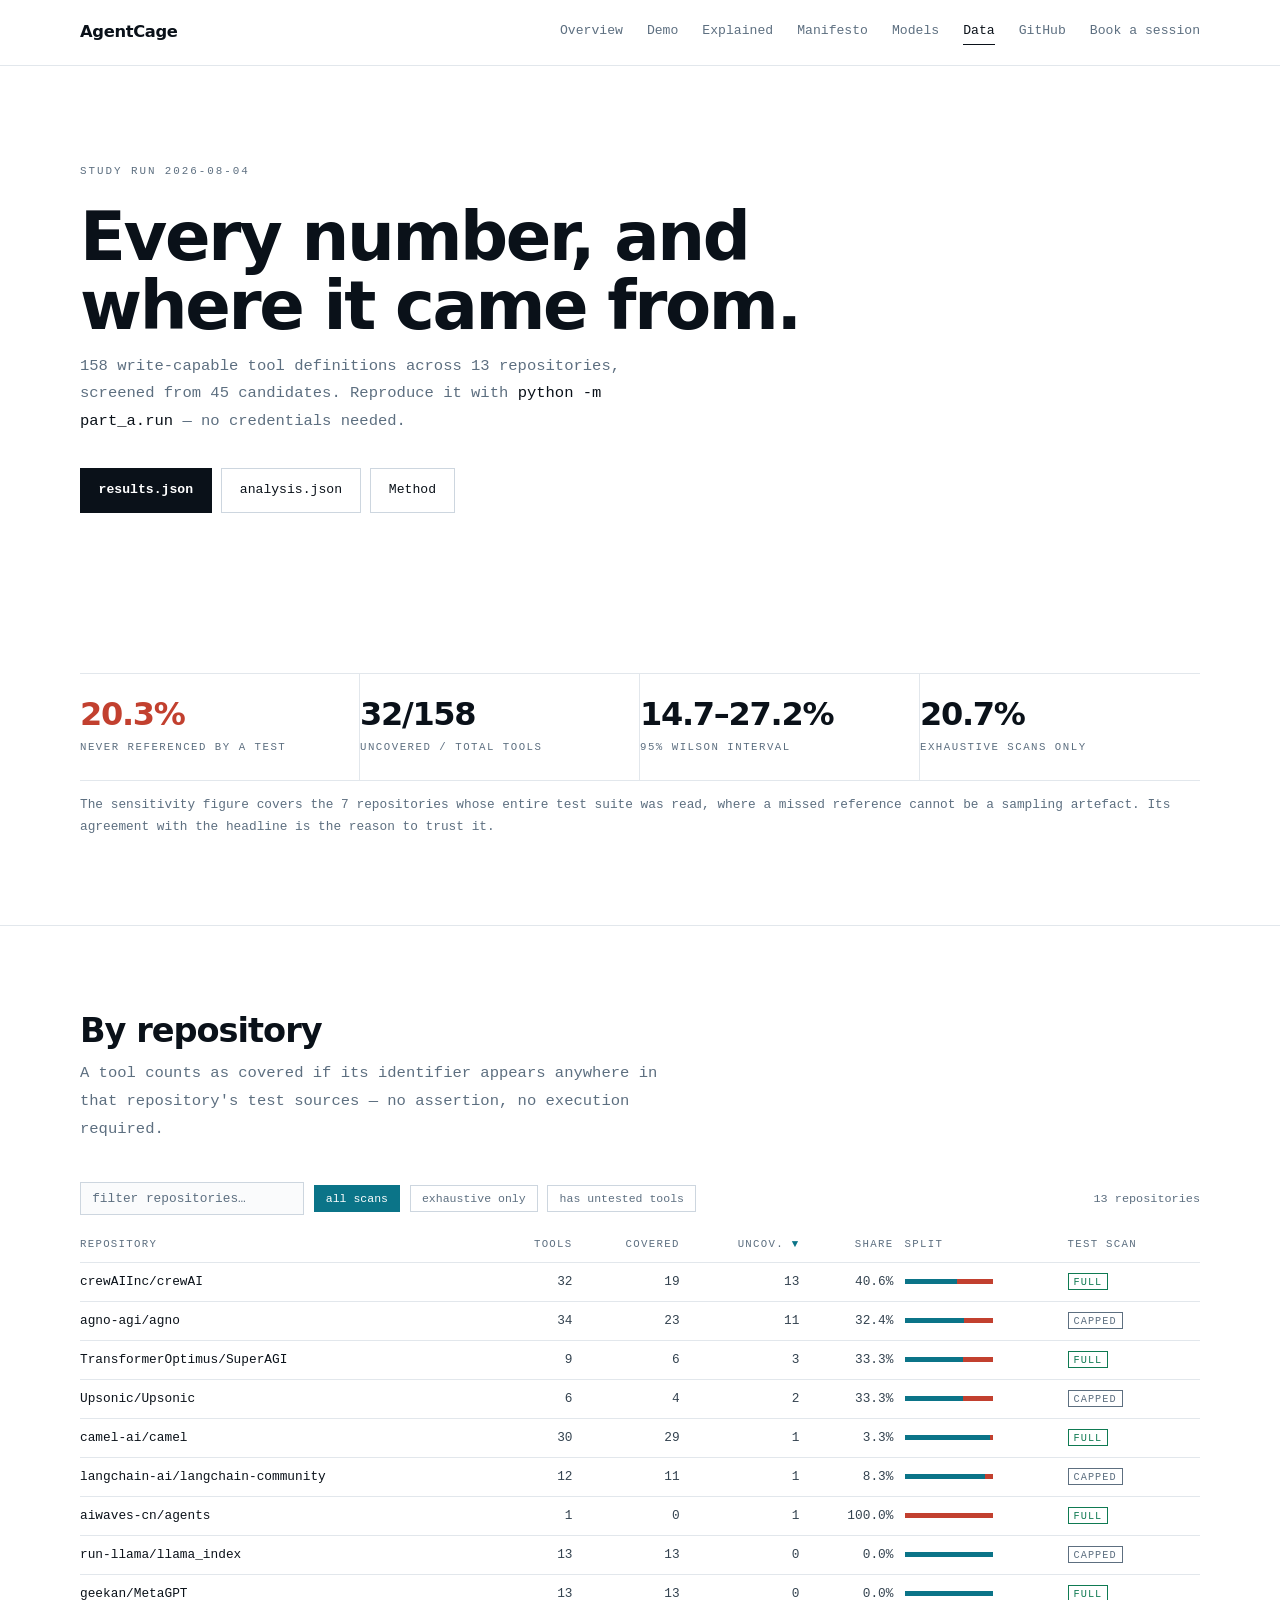
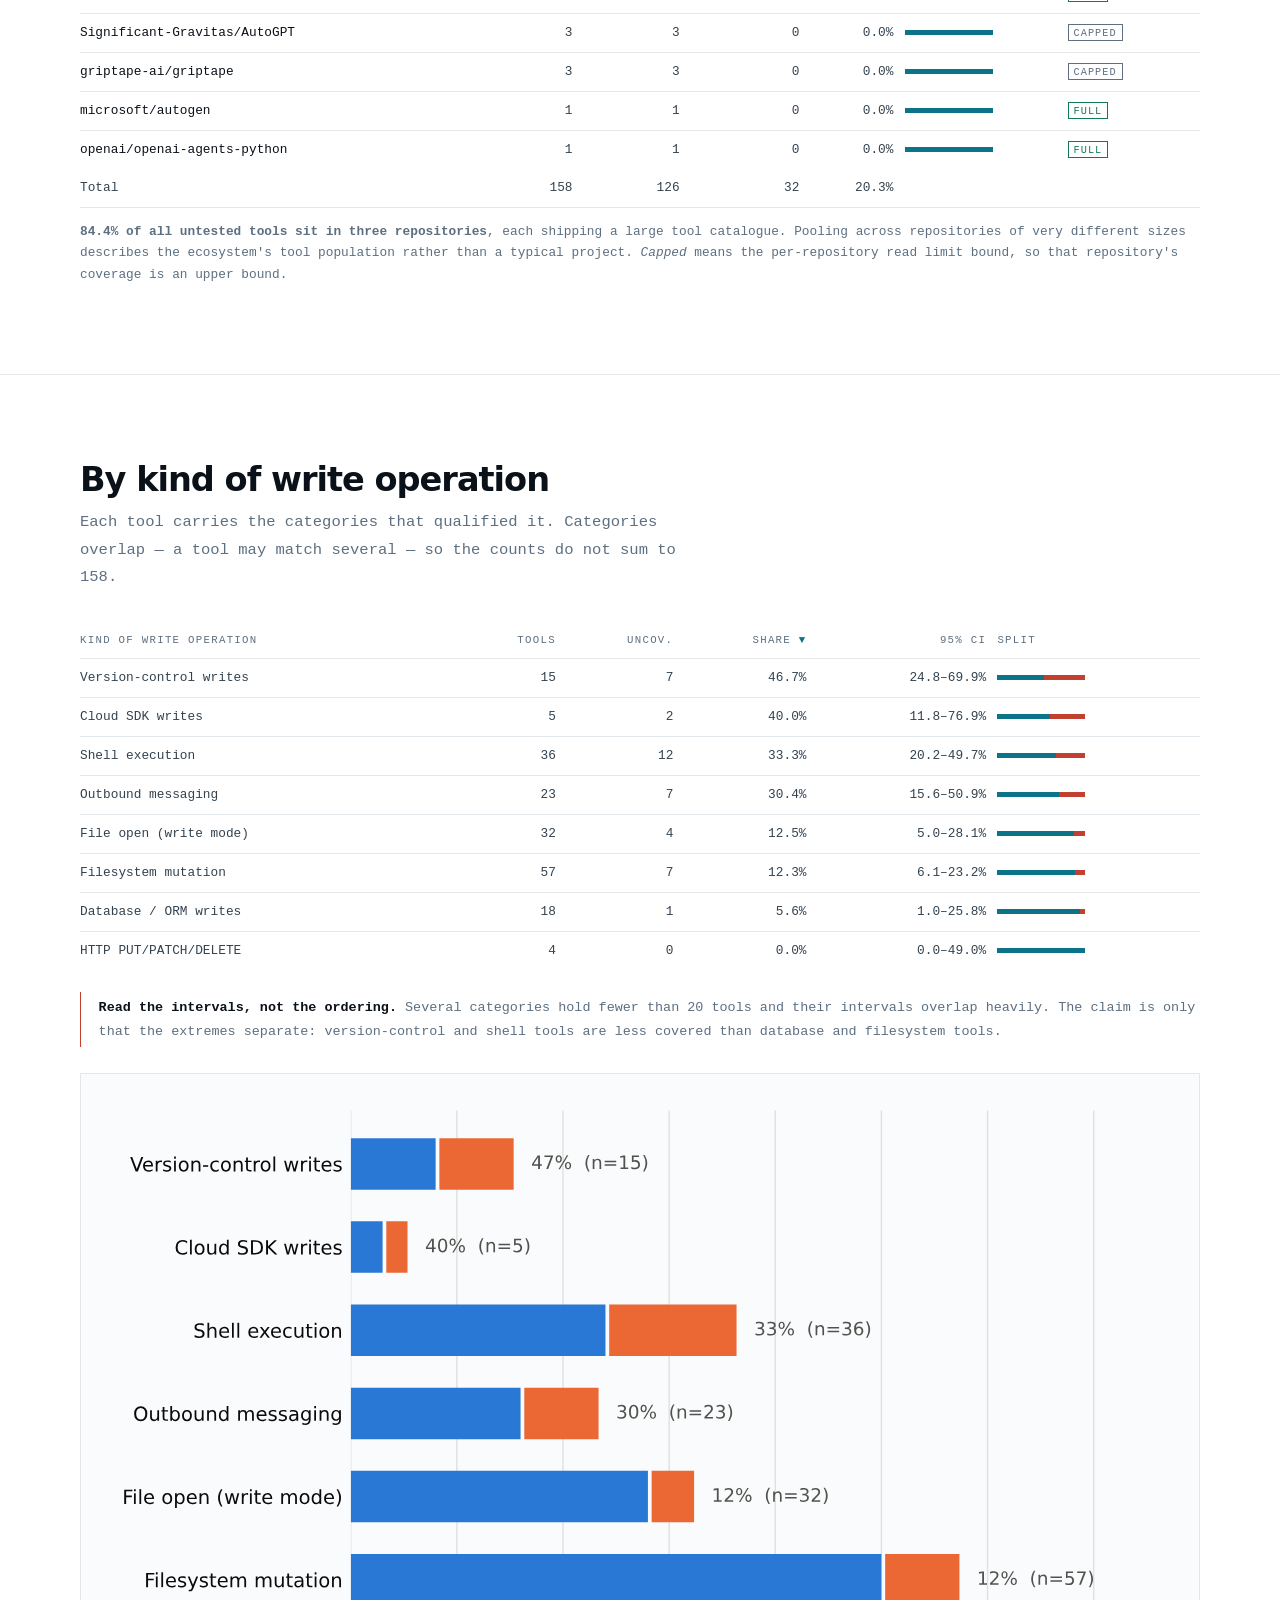
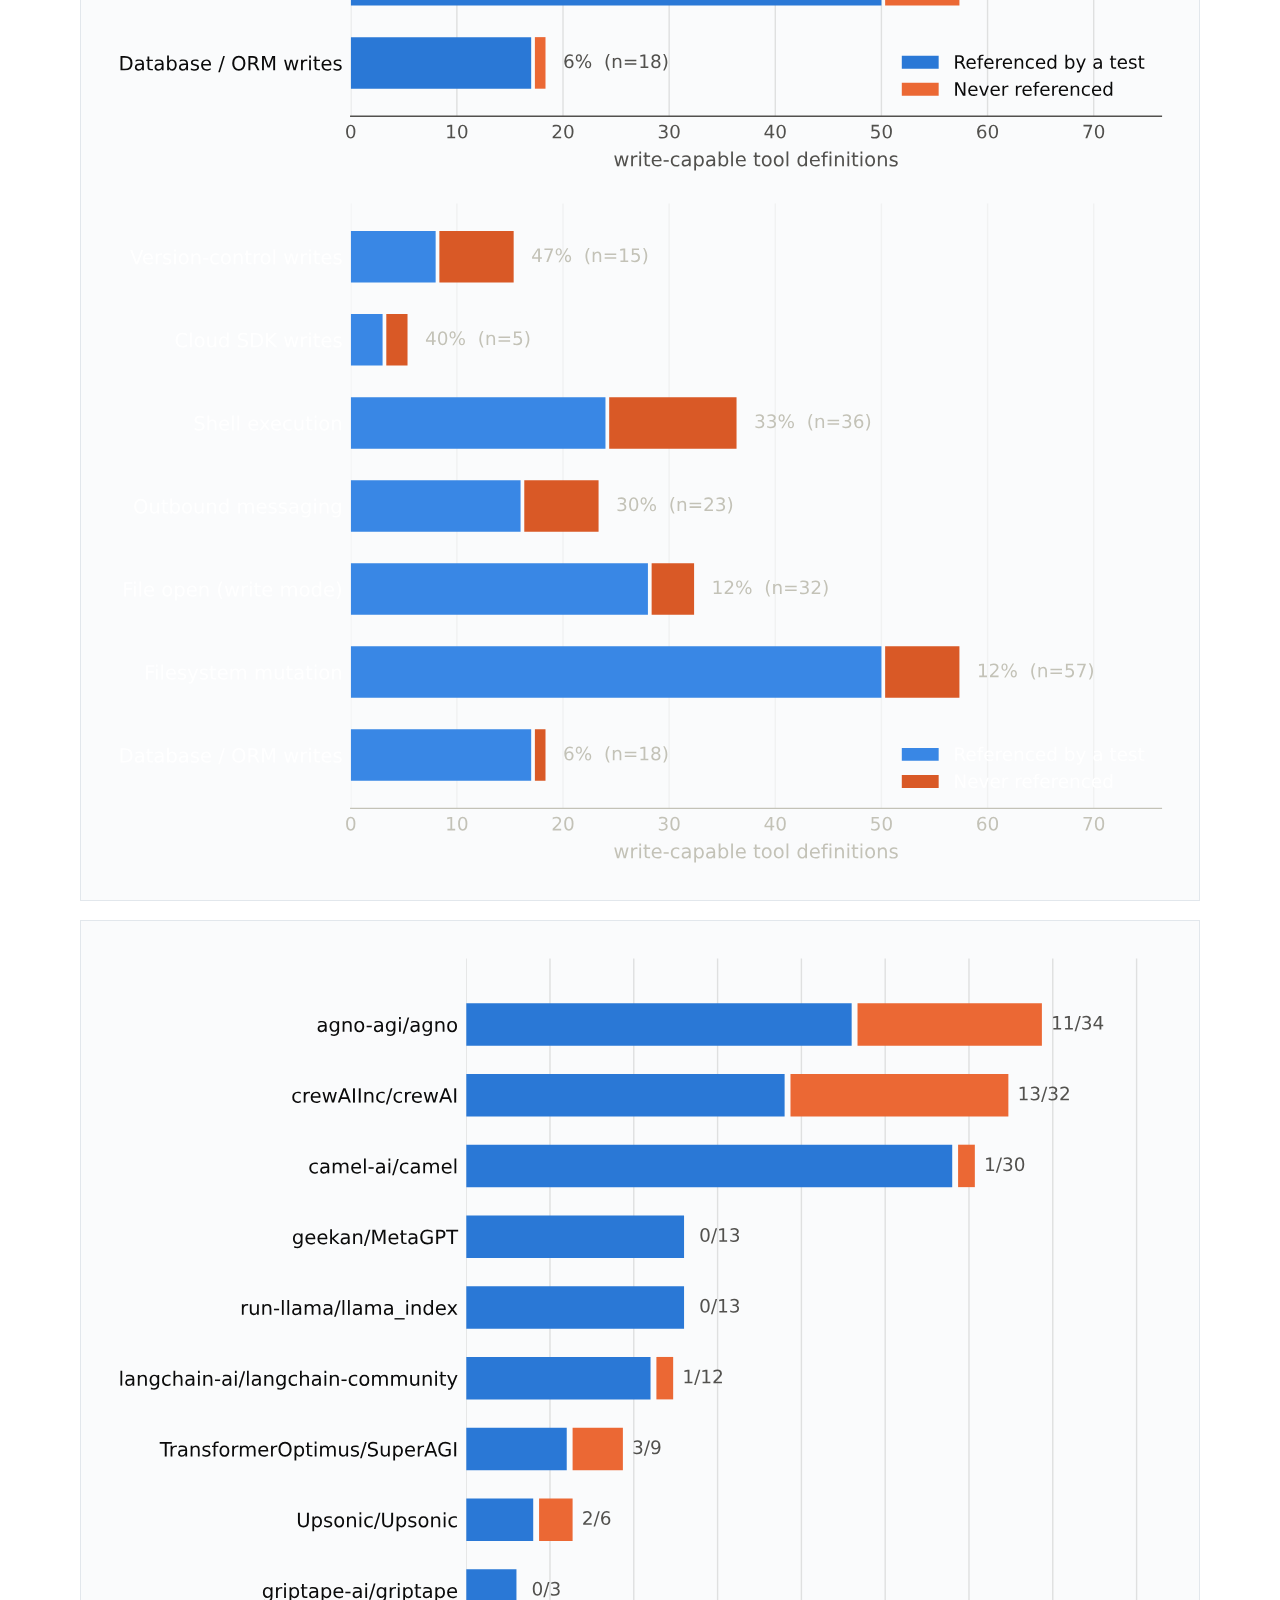
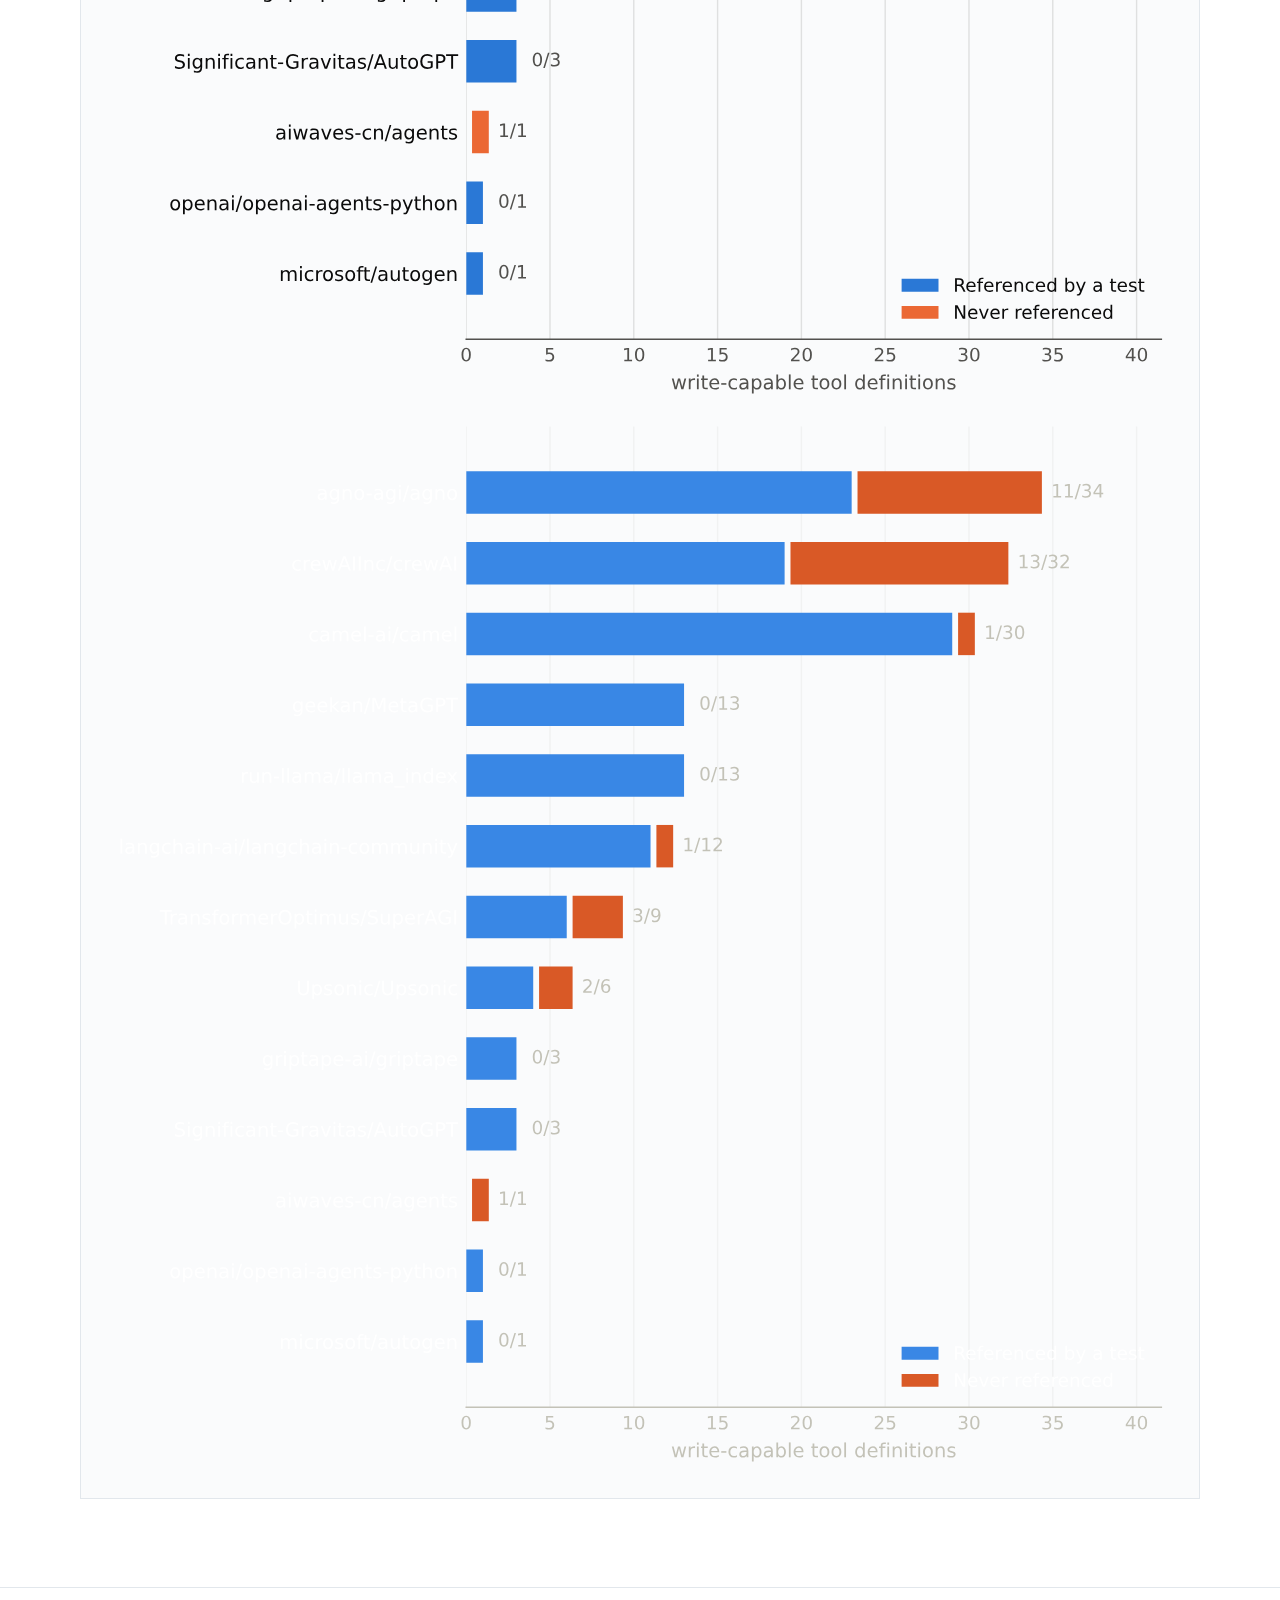
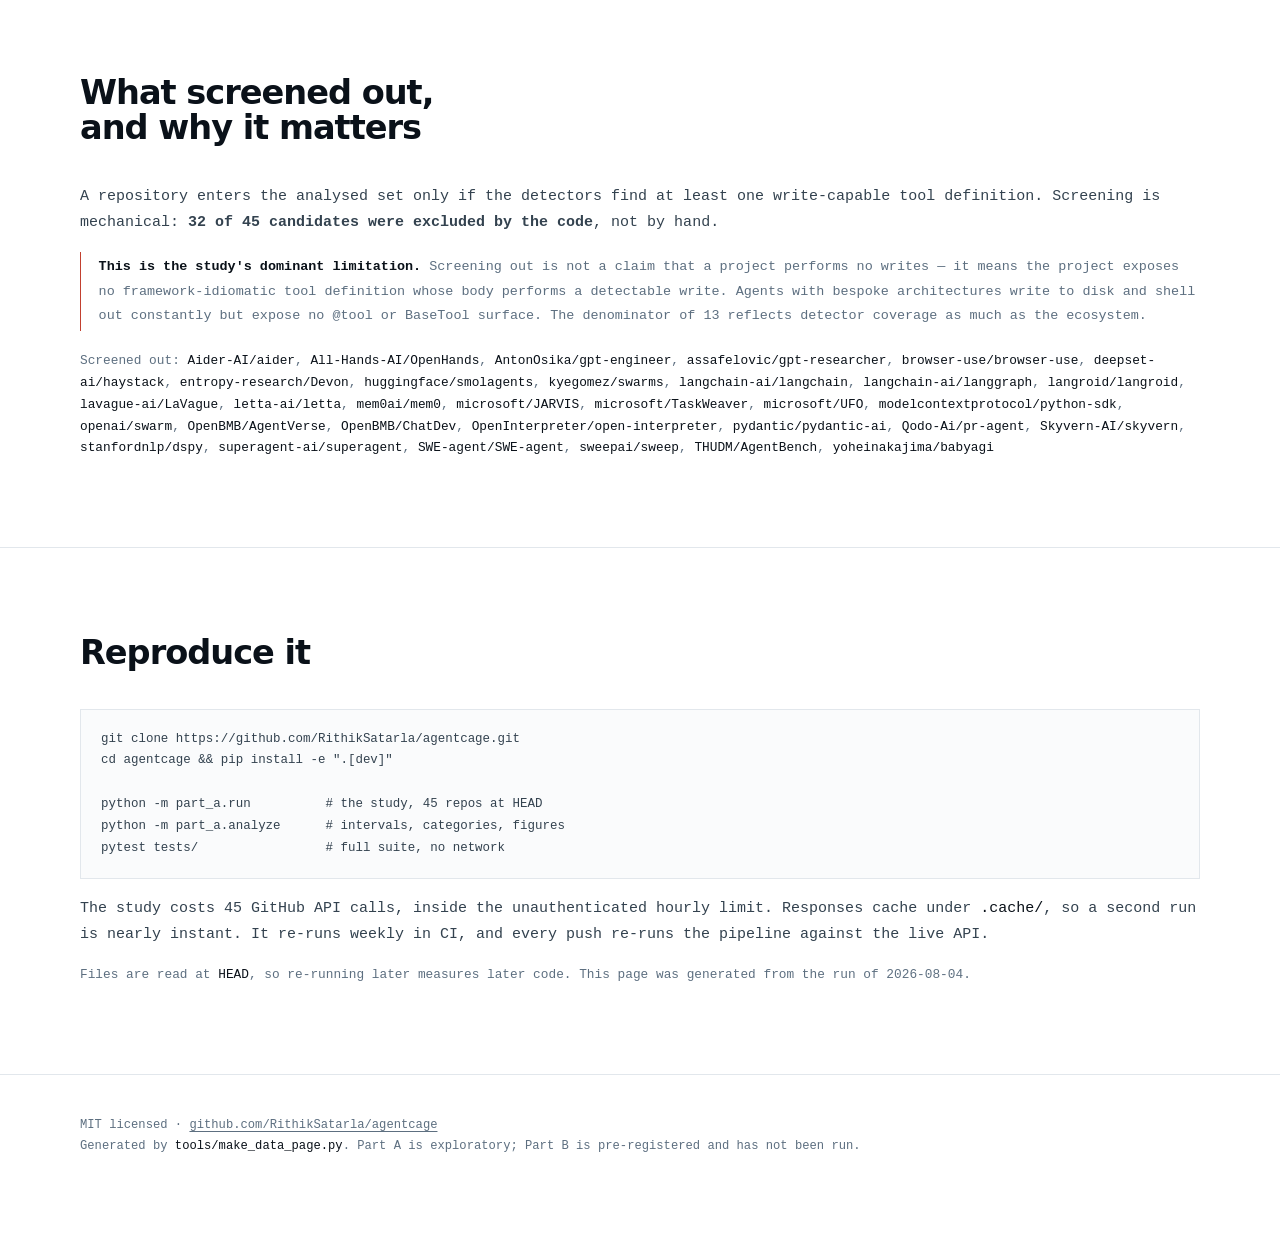
==== commit 1a064fb7: "Split the site: /demo and /book, boundary leads /models The landing page now ends where the argument" ====
--- a/website/data.html
+++ b/website/data.html
@@ -16,11 +16,13 @@
   <div class="nav-inner">
     <a class="brand" href="/"><span class="dot"></span>AgentCage</a>
     <a class="link" href="/">Overview</a>
+    <a class="link" href="/demo">Demo</a>
     <a class="link" href="/explained">Explained</a>
     <a class="link" href="/manifesto">Manifesto</a>
     <a class="link" href="/models">Models</a>
     <a class="link" href="/data" aria-current="page">Data</a>
     <a class="link" href="https://github.com/RithikSatarla/agentcage">GitHub</a>
+    <a class="link book" href="/book">Book a session</a>
   </div>
 </nav>
 
--- a/website/styles.css
+++ b/website/styles.css
@@ -443,3 +443,38 @@
 footer { border-top: 1px solid var(--line); padding: 2.5rem 0 4rem; color: var(--muted); font-size: .76rem; }
 footer a { color: var(--muted); }
 footer a:hover { color: var(--accent); }
+
+/* ---------- boundary ----------
+   Opens the models page. What a model refuses is the reason to trust what it
+   accepts, so the two lists sit side by side rather than one being a footnote. */
+.boundary { border-bottom: 1px solid var(--line); }
+.boundary h2 { margin: 0 0 1.75rem; }
+.bcols { display: grid; grid-template-columns: 1fr 1fr; gap: 1px; background: var(--line); }
+.bcol { background: var(--bg); padding: 1.5rem 1.75rem 1.75rem; }
+.bcol h3 {
+  margin: 0 0 1rem; font-family: var(--mono); font-size: .68rem; font-weight: 400;
+  letter-spacing: .16em; text-transform: uppercase;
+}
+.bcol.yes h3 { color: var(--pass); }
+.bcol.no h3 { color: var(--muted); }
+.bcol ul { margin: 0; padding: 0; list-style: none; }
+.bcol li {
+  position: relative; padding: .4rem 0 .4rem 1.1rem;
+  font-size: .86rem; line-height: 1.55; color: var(--ink-2);
+}
+.bcol li::before {
+  content: ""; position: absolute; left: 0; top: .95rem;
+  width: .45rem; height: 1px; background: var(--line-2);
+}
+.bcol.yes li::before { background: var(--pass); }
+.bcol code {
+  font-family: var(--mono); font-size: .8em; color: var(--accent);
+  background: var(--bg-2); padding: .05rem .3rem;
+}
+.bnote {
+  margin: 1.5rem 0 0; font-size: .82rem; color: var(--muted); line-height: 1.6;
+  max-width: 70ch;
+}
+@media (max-width: 46rem) {
+  .bcols { grid-template-columns: 1fr; }
+}
